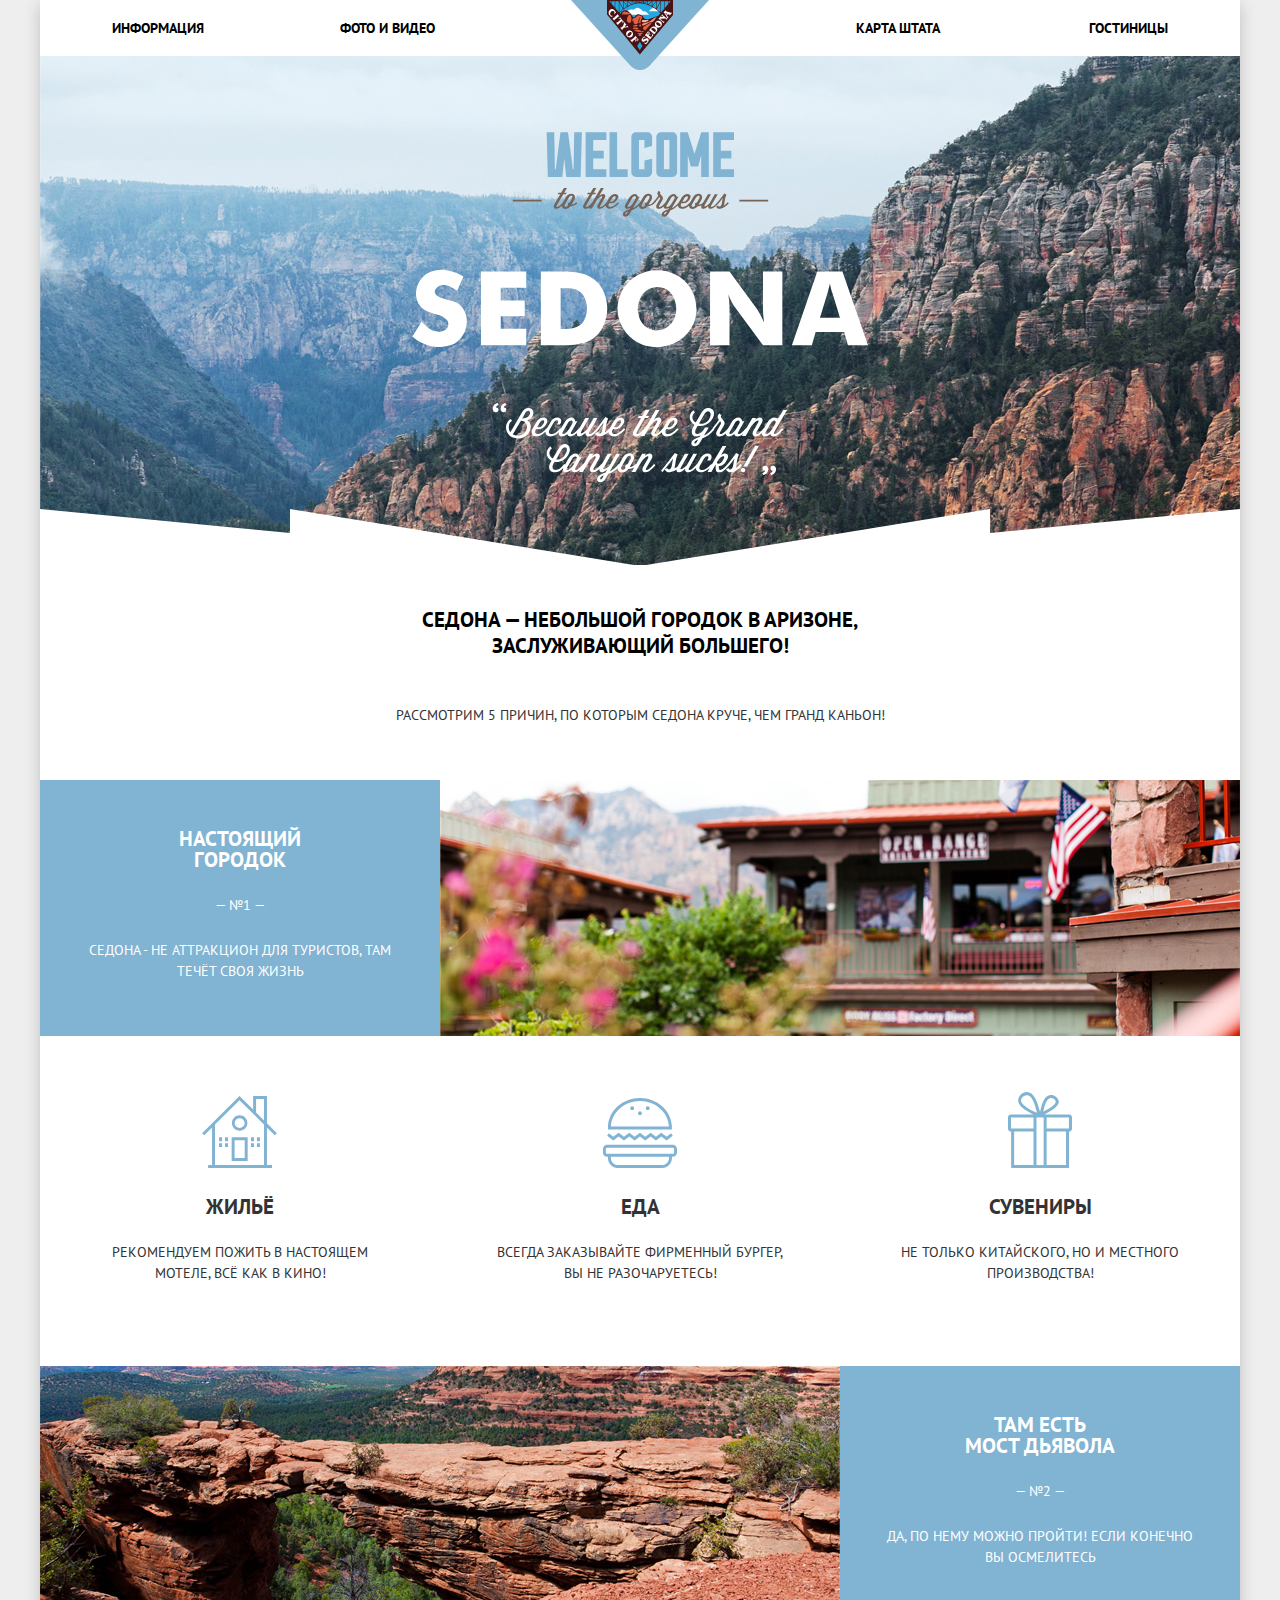
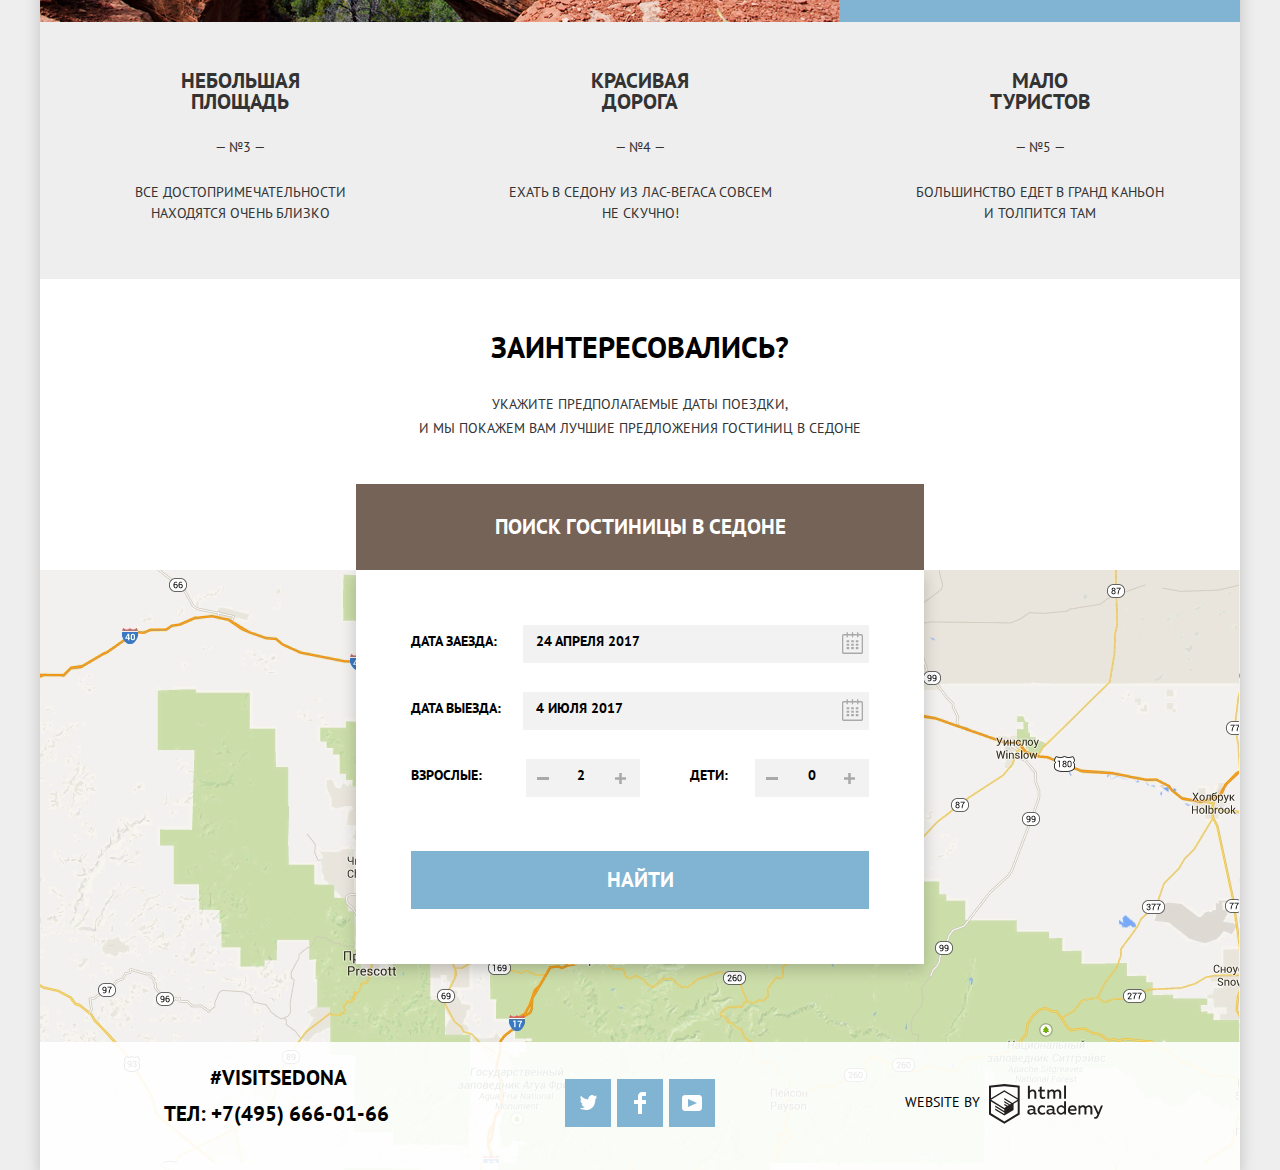
==== index.html @ 3e5b7987 "Внесены финальные правки" ====
<!DOCTYPE html>
<html class="page" lang="ru">

<head>
    <meta charset="utf-8">
    <title>Поиск жилья в городе Седона</title>
    <link rel="stylesheet" href="https://fonts.googleapis.com/css2?family=PT+Sans:wght@400;700&display=swap">
    <link rel="stylesheet" href="css/normalize.min.css">
    <link rel="stylesheet" href="css/style.min.css">
</head>

<body class="page-body">
    <div class="container">
        <header class="main-header">
            <a class="main-header__logo">
                <img src="img/logo.svg" width="138" height="70" alt="Логотип города Седона">
            </a>
            <nav class="main-navigation">
                <ul class="main-navigation__list">
                    <li class="main-navigation__item"><a class="main-navigation__link" href="#">Информация</a></li>
                    <li class="main-navigation__item"><a class="main-navigation__link" href="">Фото и видео</a></li>
                    <li class="main-navigation__item"><a class="main-navigation__link" href="">Карта штата</a></li>
                    <li class="main-navigation__item"><a class="main-navigation__link main-navigation__link" href="hotels.html">Гостиницы</a></li>
                </ul>
            </nav>
        </header>
        <main class="page-main">
            <h1 class="visually-hidden">Сайт поиска жилья в городе Седона</h1>
            <div class="intro">
                <img class="intro_image" src="img/welcome.svg" width="457" height="351" alt="Добро пожаловать в Седону!">
            </div>
            <section class="features">
                <h2 class="visually-hidden">Преимущества</h2>
                <p class="features__caption">Седона — небольшой городок в Аризоне,<br> заслуживающий большего!</p>
                <p class="features__title">Рассмотрим 5 причин, по которым Седона круче, чем гранд каньон!</p>
                <ul class="features__list">
                    <li class="features__item-realcity features__item_bg_blue">
                        <div class="features__item-info">
                            <h3 class="features__header">Настоящий <br> городок</h3>
                            <p class="features__description">Седона - не аттракцион для туристов, там <br> течёт своя жизнь</p>
                        </div>
                        <img src="img/real-city.jpg" width="800" height="256" alt="Вид из окна на улицу Седоны">
                        <ul class="features__recomendations-list">
                            <li class="features__recomendations-item features__recomendations-item_house-icon">
                                <h4 class="features__header features__header_recomendations">Жильё</h4>
                                <p>Рекомендуем пожить в настоящем <br> мотеле, всё как в кино!</p>
                            </li>
                            <li class="features__recomendations-item features__recomendations-item_food-icon">
                                <h4 class="features__header features__header_recomendations">Еда</h4>
                                <p>Всегда заказывайте фирменный бургер,<br> вы не разочаруетесь!</p>
                            </li>
                            <li class="features__recomendations-item features__recomendations-item_gifts-icon">
                                <h4 class="features__header features__header_recomendations">Сувениры</h4>
                                <p>Не только китайского, но и местного <br> производства!</p>
                            </li>
                        </ul>
                    </li>
                    <li class="features__item-devilsbridge features__item_bg_blue">
                        <img src="img/devils-bridge.jpg" width="800" height="256" alt="Мост дьявола">
                        <div class="features__item-info">
                            <h3 class="features__header">Там есть <br> Мост дьявола</h3>
                            <p class="features__description">Да, по нему можно пройти! Если конечно <br> вы осмелитесь</p>
                        </div>
                    </li>
                    <li class="features__item-sights features__item-info features__item_bg_grey">
                        <h3 class="features__header">небольшая <br> площадь</h3>
                        <p class="features__description">все достопримечательности <br> находятся очень близко</p>
                    </li>
                    <li class="features__item-road features__item-info features__item_bg_grey">
                        <h3 class="features__header ">красивая <br> дорога</h3>
                        <p class="features__description">ехать в седону из лас-вегаса совсем <br> не скучно!</p>
                    </li>
                    <li class="features__item-tourists features__item-info features__item_bg_grey">
                        <h3 class="features__header ">мало <br> туристов</h3>
                        <p class="features__description">большинство едет в гранд каньон <br> и толпится там</p>
                    </li>
                </ul>
            </section>
            <section class="search">
                <h2 class="visually-hidden">Поиск гостиницы в Седоне</h2>
                <p class="search__caption ">Заинтересовались?</p>
                <p class="search__info ">Укажите предполагаемые даты поездки,<br> и мы покажем вам лучшие предложения гостиниц в седоне
                </p>
                <button class="search__header-button" type="button">Поиск гостиницы в Седоне</button>
                <form class="search__form" action="https://echo.htmlacademy.ru/courses" method="get" target="_blank">
                    <div class="search__field">
                        <label class="search__label" for="checkin">Дата заезда:</label>
                        <input class="search__input" type="text" name="checkin" id="checkin" value="24 апреля 2017">
                        <button class="search__calendar-button" type="button" aria-label="Открыть календарь">
              <svg class="search__calendar-icon" width="21" height="23" viewBox="0 0 21 23" fill="none">
                  <path fill-rule="evenodd" clip-rule="evenodd" d="M16.406 3.02498H19.251C20.217 3.02498 21 3.84698 21 4.86198V21.164C21 22.179 20.217 23 19.251 23H1.75C0.784 23 0 22.179 0 21.164V4.86198C0 3.84698 0.784 3.02498 1.75 3.02498H4.593V1.64798C4.593 1.26698 4.887 0.958984 5.25 0.958984C5.612 0.958984 5.906 1.26698 5.906 1.64798V3.02498H9.844V1.64798C9.844 1.26698 10.138 0.958984 10.501 0.958984C10.862 0.958984 11.156 1.26698 11.156 1.64798V3.02498H15.094V1.64798C15.094 1.26698 15.387 0.958984 15.75 0.958984C16.112 0.958984 16.406 1.26698 16.406 1.64798V3.02498ZM19.5646 21.484C19.6466 21.3979 19.691 21.2828 19.688 21.164H19.689V4.86198C19.689 4.60898 19.493 4.40298 19.252 4.40298H16.407V5.78098C16.407 6.16198 16.113 6.46998 15.751 6.46998C15.388 6.46998 15.095 6.16198 15.095 5.78098V4.40298H11.157V5.78098C11.157 6.16198 10.863 6.46998 10.502 6.46998C10.139 6.46998 9.845 6.16198 9.845 5.78098V4.40298H5.907V5.78098C5.907 6.16198 5.613 6.46998 5.251 6.46998C4.888 6.46998 4.594 6.16198 4.594 5.78098V4.40298H1.75C1.50263 4.40953 1.30696 4.61458 1.312 4.86198V21.164C1.30696 21.4114 1.50263 21.6164 1.75 21.623H19.251C19.3698 21.6201 19.4826 21.5701 19.5646 21.484Z" /> <path fill-rule="evenodd" clip-rule="evenodd" d="M4.59399 9.2251H7.21899V11.2911H4.59399V9.2251ZM4.59399 12.6681H7.21899V14.7351H4.59399V12.6681ZM7.21899 16.1121H4.59399V18.1781H7.21899V16.1121ZM9.18799 16.1121H11.813V18.1781H9.18799V16.1121ZM11.813 12.6681H9.18799V14.7351H11.813V12.6681ZM9.18799 9.2251H11.813V11.2911H9.18799V9.2251ZM16.406 16.1121H13.781V18.1781H16.406V16.1121ZM13.781 12.6681H16.406V14.7351H13.781V12.6681ZM16.406 9.2251H13.781V11.2911H16.406V9.2251Z" />
              </svg></button>
                    </div>
                    <div class="search__field">
                        <label class="search__label" for="checkout">Дата выезда:</label>
                        <input class="search__input" type="text" name="checkout" id="checkout" value="4 июля 2017">
                        <button class="search__calendar-button" type="button" aria-label="Открыть календарь">
              <svg class="search__calendar-icon" width="21" height="23" viewBox="0 0 21 23" fill="none"
                xmlns="http://www.w3.org/2000/svg">
                <path fill-rule="evenodd" clip-rule="evenodd"
                  d="M16.406 3.02498H19.251C20.217 3.02498 21 3.84698 21 4.86198V21.164C21 22.179 20.217 23 19.251 23H1.75C0.784 23 0 22.179 0 21.164V4.86198C0 3.84698 0.784 3.02498 1.75 3.02498H4.593V1.64798C4.593 1.26698 4.887 0.958984 5.25 0.958984C5.612 0.958984 5.906 1.26698 5.906 1.64798V3.02498H9.844V1.64798C9.844 1.26698 10.138 0.958984 10.501 0.958984C10.862 0.958984 11.156 1.26698 11.156 1.64798V3.02498H15.094V1.64798C15.094 1.26698 15.387 0.958984 15.75 0.958984C16.112 0.958984 16.406 1.26698 16.406 1.64798V3.02498ZM19.5646 21.484C19.6466 21.3979 19.691 21.2828 19.688 21.164H19.689V4.86198C19.689 4.60898 19.493 4.40298 19.252 4.40298H16.407V5.78098C16.407 6.16198 16.113 6.46998 15.751 6.46998C15.388 6.46998 15.095 6.16198 15.095 5.78098V4.40298H11.157V5.78098C11.157 6.16198 10.863 6.46998 10.502 6.46998C10.139 6.46998 9.845 6.16198 9.845 5.78098V4.40298H5.907V5.78098C5.907 6.16198 5.613 6.46998 5.251 6.46998C4.888 6.46998 4.594 6.16198 4.594 5.78098V4.40298H1.75C1.50263 4.40953 1.30696 4.61458 1.312 4.86198V21.164C1.30696 21.4114 1.50263 21.6164 1.75 21.623H19.251C19.3698 21.6201 19.4826 21.5701 19.5646 21.484Z" />
                <path fill-rule="evenodd" clip-rule="evenodd" d="M4.59399 9.2251H7.21899V11.2911H4.59399V9.2251ZM4.59399 12.6681H7.21899V14.7351H4.59399V12.6681ZM7.21899 16.1121H4.59399V18.1781H7.21899V16.1121ZM9.18799 16.1121H11.813V18.1781H9.18799V16.1121ZM11.813 12.6681H9.18799V14.7351H11.813V12.6681ZM9.18799 9.2251H11.813V11.2911H9.18799V9.2251ZM16.406 16.1121H13.781V18.1781H16.406V16.1121ZM13.781 12.6681H16.406V14.7351H13.781V12.6681ZM16.406 9.2251H13.781V11.2911H16.406V9.2251Z" />
              </svg>
            </button>
                    </div>
                    <div class="search__field search__field_half">
                        <label class="search__label" for="adults">Взрослые:</label>
                        <input class="search__input search__input_qty" type="number" name="adults" id="adults" value="2">
                        <button class="search__number-button search__number-button_minus" type="button" aria-label="Уменьшить количество">
                          <svg class="search__number-icon" width="12" height="3"
                viewBox="0 0 12 3" fill="none" xmlns="http://www.w3.org/2000/svg">
                <rect width="12" height="3" />
              </svg></button>
                        <button class="search__number-button search__number-button_plus" type="button" aria-label="Увеличить количество">
                          <svg class="search__number-icon" width="11" height="11" viewBox="0 0 11 11" fill="none">
                <path fill-rule="evenodd" clip-rule="evenodd" d="M4.23086 6.76932V11H6.76932V6.76932H11V4.23086H6.76932V0H4.23085V4.23086H0V6.76932H4.23086Z" />
              </svg></button>
                    </div>
                    <div class="search__field search__field_half">
                        <label class="search__label search__label_padding" for="children">Дети:</label>
                        <input class="search__input search__input_qty" type="number" name="children" id="children" value="0">
                        <button class="search__number-button search__number-button_minus" type="button" aria-label="Уменьшить количество"><svg class="search__number-icon" width="12" height="3"
                viewBox="0 0 12 3" fill="none" xmlns="http://www.w3.org/2000/svg">
                <rect width="12" height="3" />
              </svg></button>
                        <button class="search__number-button search__number-button_plus" type="button" aria-label="Увеличить количество">
                          <svg class="search__number-icon" width="11" height="11" viewBox="0 0 11 11" fill="none"> <path fill-rule="evenodd" clip-rule="evenodd" d="M4.23086 6.76932V11H6.76932V6.76932H11V4.23086H6.76932V0H4.23085V4.23086H0V6.76932H4.23086Z" />
              </svg></button>
                    </div>
                    <input class="search__submit-button" type="submit" value="Найти">
                </form>
            </section>
            <section class="map">
                <h2 class="visually-hidden">Интерактивная карта Cедоны</h2>
                <iframe class="map__frame_noborder" src="https://www.google.com/maps/embed?pb=!1m18!1m12!1m3!1d104742.91047855139!2d-111.77252255694775!3d34.87592314317596!2m3!1f0!2f0!3f0!3m2!1i1024!2i768!4f13.1!3m3!1m2!1s0x872da132f942b00d%3A0x5548c523fa6c8efd!2z0KHQtdC00L7QvdCwLCDQkNGA0LjQt9C-0L3QsCA4NjMzNiwg0KHQqNCQ!5e0!3m2!1sru!2sru!4v1602939418268!5m2!1sru!2sru"
                    width="1200" height="594" allowfullscreen="" aria-hidden="true" tabindex="0"></iframe>
            </section>
        </main>
        <footer class="page-footer">
            <section class="contacts">
                <h2 class="visually-hidden">Контакты</h2>
                <p class="contacts__hashtag" aria-label="Найти в Инстаграм">#visitSEDONA</p>
                <p class="contacts__phone">ТЕЛ: <a class="contacts__phone-link" href="tel:+74956660166">+7(495) 666-01-66</a></p>
            </section>
            <section class="footer-socials">
                <h2 class="visually-hidden">Соцсети</h2>
                <ul class="footer-socials__list">
                    <li>
                        <a class="footer-socials__button" href="#">
                            <span class="visually-hidden">Твиттер</span>
                            <svg width="17" height="17" viewBox="0 0 17 17" fill="none" aria-hidden="true" focusable="false">
                <path
                  d="M10.95 1.14409C12.635 0.648089 13.934 1.41409 14.527 2.32309C15.2 2.09209 15.858 1.84209 16.538 1.61509C16.5249 2.30145 16.2117 2.94761 15.681 3.38309C16.366 3.55309 16.985 2.89209 16.985 2.89209C16.816 3.89209 15.979 4.68009 15.422 4.91609C15.191 11.6661 12.247 16.1331 5.34498 15.9981H4.89898C4.48898 15.9981 0.734977 15.5381 0.000976562 14.1111C2.27198 14.3071 3.89398 13.6891 4.69398 12.9341C3.73398 12.6341 2.01498 12.4571 1.71498 9.98409C2.06398 10.0901 2.27898 10.2121 2.90498 10.1031C1.70498 9.24709 0.373977 8.53009 0.447977 6.33009C0.732977 6.65809 1.51498 6.86609 1.78798 6.80209C1.08498 6.56109 -0.182023 3.44209 0.893977 1.85009C2.71198 3.70409 4.62898 5.45609 8.04598 5.62309C8.25398 3.33009 9.18298 1.79309 10.95 1.14409Z"
                  fill="white" />
              </svg>
                        </a>
                    </li>
                    <li>
                        <a class="footer-socials__button" href="#">
                            <span class="visually-hidden">Фейсбук</span><svg width="12" height="22" viewBox="0 0 12 22" fill="none" aria-hidden="true" focusable="false">
                <path d="M12 4V0H8C5.79086 0 4 1.79086 4 4V8H0V12H4V22H8V12H12V8H8V4H12Z" fill="white" />
              </svg>
                        </a>
                    </li>
                    <li>
                        <a class="footer-socials__button" href="#">
                            <span class="visually-hidden">Ютуб</span>
                            <svg width="20" height="16" viewBox="0 0 20 16" fill="none" aria-hidden="true" focusable="false">
                <path fill-rule="evenodd" clip-rule="evenodd" d="M3 0H17C18.65 0 20 1.35 20 3V13C20 14.65 18.65 16 17 16H3C1.35 16 0 14.65 0 13V3C0 1.35 1.35 0 3 0ZM6.027 4.002V11.998L15.014 8L6.027 4.002Z" fill="white" />
              </svg>
                        </a>
                    </li>
                </ul>
            </section>
            <div>
                <p class="footer-copyright">
                    <a class="footer-copyright__link" href="https://htmlacademy.ru/intensive/htmlcss">Website by
            <svg class="footer-copyright__logo" width="114" height="40" viewBox="0 0 114 40" fill="none" aria-hidden="true" focusable="false">
               <path fill-rule="evenodd" clip-rule="evenodd" d="M15.5197 0.057373H15.3509L0 1.71895V30.4945L15.3509 39.8382L30.7018 30.4945V1.71895L15.5197 0.057373ZM77.0183 1.62185H75.0876V14.7311H77.0183V1.62185ZM40.8619 1.63264V6.76843C41.6131 5.9864 42.6386 5.5436 43.7105 5.53843C44.6823 5.47908 45.6329 5.84495 46.3253 6.54479C47.0177 7.24462 47.3866 8.21244 47.3399 9.20685V14.7634H45.367V9.46579C45.4231 8.94897 45.2754 8.43059 44.9566 8.02553C44.6377 7.62047 44.174 7.36218 43.6683 7.3079H43.3518C42.3456 7.36979 41.4321 7.9295 40.9041 8.80764V14.7634H38.8995V1.63264H40.8619ZM77.0183 30.4837H75.2775V29.0595C74.4828 30.1353 73.23 30.7538 71.9119 30.7211C69.4751 30.5528 67.5825 28.4822 67.5825 25.9845C67.5825 23.4867 69.4751 21.4162 71.9119 21.2479C73.1195 21.2052 74.2818 21.7203 75.0771 22.6505V17.3205H77.0183V30.4837ZM47.0656 29.0595C47.263 29.0515 47.4583 29.0152 47.6459 28.9516V30.3866C47.2482 30.5404 46.826 30.6172 46.4009 30.6132C45.6482 30.6769 44.9394 30.2429 44.639 29.5342C43.7036 30.31 42.5302 30.7227 41.3261 30.6995C39.733 30.6995 38.256 29.804 38.256 27.9482C38.256 25.65 40.3661 24.9379 42.1702 24.9379C42.9402 24.9505 43.707 25.0408 44.4596 25.2076V24.884C44.4596 23.805 43.6578 22.9742 42.1491 22.9742C41.0585 22.9764 39.9804 23.2116 38.9839 23.6647V21.8305C40.0678 21.451 41.204 21.2506 42.3495 21.2371C44.8394 21.2371 46.3693 22.4455 46.3693 25.1753V28.4121C46.3546 28.5668 46.401 28.721 46.4981 28.8406C46.5951 28.9601 46.7349 29.035 46.8862 29.0487H47.0656V29.0595ZM40.2711 27.8403C40.298 28.229 40.4761 28.5905 40.7655 28.844C41.055 29.0974 41.4317 29.2217 41.8115 29.189H41.9275C42.8819 29.1906 43.7973 28.8022 44.4702 28.11V26.5779C43.842 26.4414 43.2026 26.3655 42.5605 26.3513C41.5055 26.3513 40.2817 26.7074 40.2817 27.8403H40.2711ZM56.0229 21.9384C55.1962 21.4632 54.2596 21.2246 53.3115 21.2479H52.9422C51.7332 21.2873 50.5891 21.8166 49.7619 22.7192C48.9347 23.6218 48.4923 24.8236 48.5321 26.06V26.5024C48.6957 29.0004 50.805 30.8921 53.2482 30.7318C54.2519 30.7555 55.2477 30.5452 56.1601 30.1168V28.2718C55.3769 28.7215 54.4945 28.9591 53.5963 28.9624C52.5199 29.0288 51.4963 28.4793 50.9385 27.5356C50.3806 26.5918 50.3806 25.4095 50.9385 24.4658C51.4963 23.522 52.5199 22.9725 53.5963 23.039C54.461 23.0357 55.3066 23.2989 56.0229 23.7942V21.9384ZM66.1514 29.0595C66.3488 29.0515 66.5441 29.0152 66.7317 28.9516V30.3866C66.334 30.5404 65.9118 30.6172 65.4867 30.6132C64.734 30.6769 64.0252 30.2429 63.7248 29.5342C62.7894 30.31 61.616 30.7227 60.4119 30.6995C58.8188 30.6995 57.3417 29.804 57.3417 27.9482C57.3417 25.65 59.4518 24.9379 61.256 24.9379C62.0259 24.9505 62.7928 25.0408 63.5454 25.2076V24.884C63.5454 23.805 62.7436 22.9742 61.2349 22.9742C60.1443 22.9764 59.0662 23.2116 58.0697 23.6647V21.8305C59.1536 21.451 60.2897 21.2506 61.4353 21.2371C63.9252 21.2371 65.455 22.4455 65.455 25.1753V28.4121C65.4404 28.5668 65.4868 28.721 65.5838 28.8406C65.6809 28.9601 65.8207 29.035 65.972 29.0487H66.1514V29.0595ZM59.855 28.8481C59.5632 28.5943 59.3837 28.2311 59.3569 27.8403H59.378C59.378 26.7074 60.5385 26.3513 61.6569 26.3513C62.299 26.3655 62.9383 26.4414 63.5665 26.5779V28.11C62.8937 28.8022 61.9782 29.1906 61.0239 29.189H60.9078C60.5263 29.2247 60.1469 29.1019 59.855 28.8481ZM69.3271 25.9305C69.3271 24.2859 70.6308 22.9526 72.239 22.9526L72.2601 23.0066C73.4742 23.0066 74.5742 23.7382 75.0665 24.8732V27.0311C74.5856 28.1871 73.4673 28.9296 72.239 28.9084C70.6308 28.9084 69.3271 27.5752 69.3271 25.9305ZM83.3486 21.2479C86.8408 21.2479 88.0541 24.1395 87.4844 26.7397H80.922C81.1436 28.3582 82.6839 29.0163 84.2876 29.0163C85.2509 29.0196 86.2027 28.8021 87.0729 28.3797V30.1061C86.0736 30.5421 84.9939 30.7519 83.9078 30.7211C81.2385 30.7211 78.8963 29.189 78.8963 25.9521C78.8362 24.7502 79.2482 23.5736 80.0408 22.6841C80.8334 21.7945 81.9408 21.2658 83.1165 21.2155H83.3486V21.2479ZM80.8693 25.1753C80.9704 23.8237 82.1216 22.8104 83.4436 22.9095H83.4858C84.1064 22.8531 84.7196 23.08 85.1612 23.5295C85.6028 23.979 85.8275 24.6051 85.7752 25.24H80.8693V25.1753ZM89.489 30.4621V21.4961H91.2298V22.575C91.9777 21.7197 93.041 21.2229 94.1628 21.2047C95.2951 21.1328 96.3712 21.7163 96.9482 22.7153C97.7407 21.8335 98.8477 21.3161 100.018 21.2803C100.952 21.2327 101.859 21.6011 102.507 22.2901C103.154 22.9792 103.478 23.9213 103.394 24.8732V30.4837H101.39V24.9271C101.437 24.4734 101.306 24.0191 101.024 23.6647C100.743 23.3104 100.336 23.0852 99.8917 23.039H99.6174C98.7512 23.0941 97.9525 23.536 97.4335 24.2474V30.4837H95.4289V24.9271C95.4728 24.47 95.3357 24.0139 95.0481 23.6611C94.7606 23.3082 94.3467 23.088 93.8991 23.0497H93.6881C92.7466 23.1344 91.8915 23.6449 91.3564 24.4416V30.5161H89.5312L89.489 30.4621ZM113.977 21.4745H111.972L109.324 28.2718L106.306 21.4853H104.196L108.417 30.5484L108.237 31.0016C107.72 32.3611 107.003 33.0516 106.053 33.0516C105.75 33.0548 105.447 33.0112 105.156 32.9221V34.6161C105.536 34.7125 105.926 34.7632 106.317 34.7671C107.646 34.7671 108.902 34.0226 109.851 31.6813L113.977 21.4745ZM52.689 5.78658V2.54974L50.7266 3.01369V5.73264H49.144V7.49132H50.7899V11.9905C50.7231 12.817 51.0244 13.6301 51.61 14.2038C52.1955 14.7775 53.0028 15.0505 53.8073 14.9468C54.5996 14.9535 55.3875 14.8259 56.139 14.5692V12.8429C55.5727 13.0781 54.9672 13.199 54.356 13.199C53.2165 13.199 52.689 12.8105 52.689 11.6237V7.5129H55.8541V5.78658H52.689ZM58.3862 14.7526V5.75421H60.1376V6.83316C60.8811 5.97655 61.9403 5.476 63.0601 5.45211C64.1624 5.38099 65.2146 5.93142 65.8032 6.88711C66.5958 6.00534 67.7028 5.48794 68.8734 5.45211C69.8138 5.41462 70.7233 5.79859 71.364 6.50353C72.0046 7.20846 72.3126 8.16418 72.2073 9.12053V14.7418H70.2028V9.18527C70.2499 8.73151 70.1184 8.27721 69.8373 7.92287C69.5561 7.56853 69.1485 7.34334 68.7046 7.29711H68.4619C67.5957 7.35228 66.797 7.7942 66.278 8.50553V14.7418H64.2734V9.18527C64.3206 8.73151 64.1891 8.27721 63.9079 7.92287C63.6268 7.56853 63.2191 7.34334 62.7752 7.29711H62.5326C61.5911 7.38181 60.736 7.89229 60.2009 8.68895V14.7634H58.3862V14.7526ZM28.6972 29.3033L28.7078 29.2968L28.6972 29.3184V29.3033ZM28.6972 17.3205V29.3033L15.3509 37.4321L2.00459 29.3184V17.5147L15.2876 25.6068V27.0311L6.18257 21.5284V22.9418L15.3404 28.5632V30.0629L6.19312 24.4955V25.9521L15.3509 31.5734L24.5826 25.9197V19.8129L28.6972 17.3205ZM28.7078 15.7776L25.0362 17.9355L23.3482 19.0145L15.3087 14.0837V15.4971L22.156 19.7266L22.0083 19.8237L20.9532 20.4063L15.2876 16.9537V18.3995L19.761 21.1184L18.706 21.8413L15.3298 19.7913V21.2047L17.5454 22.5426L15.2982 23.9021L2.11009 15.864L15.3087 7.72869L28.7078 15.7776ZM15.2876 6.27211L28.7078 14.3534V3.56395L15.3615 2.12895L2.01514 3.56395V14.3534L15.2876 6.27211Z" />
            </svg>
          </a>
                </p>
            </div>
        </footer>
    </div>
    <script src="js/form.min.js"></script>
</body>

</html>
---- css/style.min.css ----
﻿@keyframes shake{0%,to{transform:translateX(0)}10%,30%,50%,70%,90%{transform:translateX(-10px)}20%,40%,60%,80%{transform:translateX(10px)}}@keyframes bounce{0%{transform:translateY(-100%)}to{transform:translateY(0)}}@keyframes bounce-out{0%{transform:translateY(0)}to{transform:translateY(-100%)}}:root{--white: #FFFFFF;--white-opacity-3: rgba(255, 255, 255, 0.3);--white-opacity-9: rgba(255, 255, 255, 0.9);--grey-opacity-3: rgba(171, 171, 171, 0.3);--grey-900: #ABABAB;--grey-800: #EEEEEE;--grey-700: #666666;--grey-600: #A9A9A9;--grey-500: #E5E5E5;--grey-400: #BDBBBC;--grey-300: #F2F2F2;--grey-200: #CACACA;--grey-100: #EBEBEB;--black: #000000;--black-opacity-3: rgba(0, 0, 0, 0.3);--blue-700: #5496BD;--blue-500: #669EC0;--blue-400: #81B3D2;--brown-700: #333333;--brown-500: #231F20;--brown-400: #503E33;--brown-300: #604E43;--brown-100: #766357}*,::after,::before{box-sizing:border-box}input::-webkit-inner-spin-button,input::-webkit-outer-spin-button{-webkit-appearance:none;appearance:none;margin:0}input[type=number]{-moz-appearance:textfield;appearance:textfield}img{max-width:100%;height:auto}.visually-hidden{position:absolute;width:1px;height:1px;margin:-1px;border:0;padding:0;clip:rect(0 0 0 0);overflow:hidden}.page{height:100%}.intro{background-color:var(--blue-700);background-image:url(../img/intro-background.jpg);background-repeat:no-repeat;height:509px;text-align:center;padding-top:76px;padding-bottom:80px}body{min-width:1200px;margin:0;padding:0;font-family:"PT Sans",Arial,sans-serif;font-size:14px;line-height:21px;text-transform:uppercase;background-color:var(--grey-800)}.page-body{height:100%;position:relative}.page-main{z-index:0;position:relative}.container{min-height:100%;display:grid;grid-template-rows:min-content 1fr min-content;align-content:start;background-color:var(--white);width:1200px;margin:0 auto;box-shadow:0 5px 15px rgba(0,1,1,.2)}.main-header__logo{position:absolute;left:50%;margin-left:-69px;z-index:1}.main-navigation__link{line-height:26px;font-weight:700;color:var(--black);text-decoration:none}.main-navigation__link:hover{color:var(--blue-400)}.main-navigation__link:active{color:var(--black-opacity-3)}.main-navigation__link_current{color:var(--brown-100)}.main-navigation__list{list-style:none;padding:15px 72px;margin:0;display:flex;flex-wrap:wrap}.main-navigation__item{width:228px}.main-navigation__item:nth-child(4n-1){margin-left:144px;text-align:right}.main-navigation__item:nth-child(4n){text-align:right}.features__title{line-height:26px;color:var(--brown-700);text-align:center;margin-bottom:52px}.features__caption{font-size:21px;line-height:26px;font-weight:700;text-align:center;margin-top:42px;margin-bottom:43px}.features__list{margin:0;padding:0;color:var(--brown-700);list-style:none;text-align:center;display:grid;grid-template-columns:1fr 1fr 1fr;counter-reset:feature-number}.features__list p{margin:0}.features__description{padding-top:70px}.features__description::before{position:absolute;content:"— №" counter(feature-number) " —";counter-increment:feature-number;top:115px;left:175px}.features__item-info{position:relative}.features__item-realcity{grid-column:1/4;display:grid;grid-template-columns:1fr 2fr}.features__item-devilsbridge{grid-column:1/4;display:grid;grid-template-columns:2fr 1fr}.features__item-sights{grid-column:1/2;grid-row:3/4;padding-bottom:55px}.features__item-road,.features__item-tourists{grid-column:2/3;grid-row:3/4;padding-bottom:55px}.features__item-tourists{grid-column:3/4}.features__item_bg_blue{color:var(--white);background-color:var(--blue-400)}.features__item_bg_grey{background-color:var(--grey-800)}.features__recomendations-list{margin:0;padding:0;color:var(--brown-700);background-color:var(--white);list-style:none;text-align:center;grid-column:1/4;grid-row:2/3;display:grid;grid-template-columns:1fr 1fr 1fr}.features__recomendations-item{position:relative;padding-top:120px;padding-bottom:82px}.features__recomendations-item::before{content:"";position:absolute;top:55px;left:162px;width:75px;height:77px;background-repeat:no-repeat}.features__recomendations-item_house-icon::before{background-image:url(../img/icon-1.svg);background-position:bottom}.features__recomendations-item_food-icon::before{background-image:url(../img/icon-2.svg);background-position:bottom}.features__recomendations-item_gifts-icon::before{background-image:url(../img/icon-3.svg);background-position:center}.features__header{font-size:21px;font-weight:700;padding-top:48px;margin:0}.features__header_recomendations{padding-top:40px;padding-bottom:25px}.search{text-align:center;position:relative;padding-top:60px;background-color:var(--white)}.search__caption{font-size:30px;line-height:24px;font-weight:700;margin:-4px 0 33px}.search__info{line-height:24px;color:var(--brown-700);margin:0}.search__header-button{font-size:21px;font-weight:700;text-transform:uppercase;color:var(--white);background-color:var(--brown-100);justify-content:center;height:86px;width:568px;margin-top:44px;border:0}.search__header-button:hover{background-color:var(--brown-300)}.search__header-button:active{background-color:var(--brown-400)}.search__form{width:568px;text-align:left;line-height:26px;font-weight:700;box-shadow:0 5px 15px rgba(0,1,1,.2);padding:55px;display:flex;flex-wrap:wrap;position:absolute;left:50%;margin:0 auto 78px -284px;z-index:-1;background-color:var(--white);animation:bounce .6s}.search__form_hidden{animation:bounce-out .6s;animation-fill-mode:forwards}.search__form_error{animation:shake .6s}.search__field{display:flex;justify-content:space-between;flex-grow:1;position:relative}.search__field_half{width:50%}.search__field_half+.search__field_half input{padding-right:36px}.search__field+.search__field{margin-top:29px}.search__input{border:2px solid var(--grey-300);height:38px;width:346px;background-color:var(--grey-300);font-weight:700;text-transform:uppercase;padding-left:11px;padding-bottom:7px}.search__input:hover{background-color:var(--grey-100)}.search__input:focus{background-color:var(--white);border:2px solid var(--grey-500);outline:0}.search__input_qty{width:114px;padding-left:35px;padding-right:40px;text-align:center}.search__label{margin-right:20px;padding-top:3px}.search__label_padding{padding-left:50px}.search__calendar-button{position:absolute;top:0;right:0;bottom:0;border:0;background-color:transparent}.search__calendar-icon{fill:var(--grey-600)}.search__calendar-button:hover .search__calendar-icon{fill:var(--black)}.search__calendar-button:active .search__calendar-icon{fill:var(--blue-400)}.search__number-button{position:absolute;top:0;bottom:0;width:40px;height:38px;border:0;display:flex;background-color:transparent}.search__number-button_plus{right:0}.search__number-button_minus{right:77px}.search__number-icon{margin:auto;fill:var(--grey-600)}.search__number-button:hover .search__number-icon{fill:var(--black)}.search__number-button:active .search__number-icon{fill:var(--blue-400)}.map,.search__submit-button{background-color:var(--blue-400)}.search__submit-button{font-size:21px;font-weight:700;text-transform:uppercase;color:var(--white);width:100%;height:58px;justify-content:center;border:0;margin-top:54px}.search__submit-button:hover{background-color:var(--blue-500)}.search__submit-button:active{background-color:var(--blue-700)}.map{background:url(../img/map.png);height:600px;margin-bottom:-128px;z-index:-2;position:relative}.map__frame_noborder{border:0}.page-footer{display:grid;grid-template-columns:1fr 400px 1fr;justify-items:center;align-items:center;background-color:var(--white-opacity-9);z-index:1}.contacts{font-size:21px;line-height:26px;font-weight:700;text-align:center}.contacts__hashtag{margin:23px 0 0 76px}.contacts__phone-link{color:var(--black);text-decoration:none}.contacts__phone{margin:10px 0 43px 72px}.footer-socials__list{margin:0 0 7px;padding:0;list-style:none;display:grid;grid-template-columns:1fr 1fr 1fr;gap:6px;justify-items:center}.footer-socials__button{display:flex;align-items:center;justify-content:center;text-decoration:none;width:46px;height:48px;background:var(--blue-400)}.footer-socials__button:hover{background:var(--blue-500)}.footer-socials__button:active{background:var(--blue-700)}.footer-socials__button:active path{opacity:30%}.footer-copyright{margin:0 72px 5px 0}.footer-copyright__link{color:var(--black);text-decoration:none}.footer-copyright__logo{fill:var(--brown-500);vertical-align:middle;margin-left:5px}.footer-copyright__logo:hover{fill:var(--blue-400)}.footer-copyright__logo:active{fill:var(--grey-400)}.results{font-size:12px;line-height:18px;display:flex;flex-wrap:wrap;align-items:center;padding:30px 73px}.results__quantity{font-size:21px;line-height:26px;font-weight:700;margin:-2px 0 0}.results__sort{margin:0 40px 5px 46px}.results__main-list{margin:0;padding-bottom:6px;padding-left:0;list-style:none;display:flex;flex-wrap:wrap;align-items:center}.results__item{margin-right:33px}.results__updown-list{list-style:none;display:flex;align-items:center;margin:0 0 0 auto;padding:7px 0 0}.results__updown-item{width:22px;text-align:right}.results__updown-item path{fill:var(--grey-200)}.results__updown-item:hover path{fill:var(--black)}.results__updown-item:active path,.results__updown-item_current path{fill:var(--blue-400)}.results__link{color:var(--black-opacity-3);border-bottom:1px dashed var(--blue-400);text-decoration:none}.results__link_current{color:var(--blue-400);border:0}.results__link:hover{color:var(--blue-400)}.hotels__link,.results__link:active{color:var(--black)}.hotels__link{text-decoration:none}.hotels__link:hover{color:var(--blue-400)}.hotels__link:active{color:var(--black-opacity-3)}.hotels__list{margin:0;padding:0;list-style:none;display:grid}.hotels__item{display:grid;grid-template-columns:135px 1fr 120px;column-gap:30px;border-top:1px solid var(--grey-500);padding:30px 73px}.hotels__item:last-child{border-bottom:1px solid var(--grey-500)}.hotels__subtitle{grid-column:2/3;grid-row:1/2;font-size:21px;line-height:26px;font-weight:700;align-self:start;margin-top:-6px;margin-bottom:4px}.hotels__photo{grid-column:1/2;grid-row:1/4}.hotels__type-price{grid-column:2/3;grid-row:2/3;align-self:start;display:grid;gap:15px;grid-template-columns:100px 1fr}.hotels__type-price-item{margin:0;padding-bottom:8px}.hotels__button-group{display:flex;flex-wrap:wrap;grid-column:2/3;grid-row:3/4;align-self:end}.hotels__stars{grid-column:3/4;grid-row:1/2;justify-self:end;align-self:start;background-image:url(../img/star.svg);background-repeat:space;height:17px}.hotels__stars_level_5{width:115px}.hotels__stars_level_4{width:90px}.hotels__stars_level_3{width:66px}.hotels__stars_level_2{width:42px}.hotels__stars_level_1{width:21px}.hotels__button,.hotels__rating{text-align:center;text-transform:uppercase;vertical-align:middle}.hotels__rating{background-color:var(--grey-300);padding:4px 12px;grid-column:3/4;grid-row:3/4;justify-self:end;align-self:end}.hotels__button{color:var(--white);font-weight:700;text-decoration:none;padding:3px 16px;background-color:var(--grey-200)}.hotels__button+.hotels__button{margin-left:7px}.hotels__button_details{background-color:var(--blue-400)}.hotels__button_details:hover{background-color:var(--blue-500)}.hotels__button_details:active{background-color:var(--blue-700)}.filter,.hotels__button_book{background-color:var(--brown-100)}.hotels__button_book:hover{background-color:var(--brown-300)}.hotels__button_book:active{background-color:var(--brown-400)}.filter{background-image:url(../img/filter-background.jpg);background-repeat:no-repeat;padding:27px 73px 32px;color:var(--white)}.filter__form{display:flex;flex-wrap:wrap}.filter__item{margin:0;padding:0;border:0}.filter__item-list{list-style:none;margin:0;padding:0}.filter__item-list li{margin-top:25px}.filter__range-filter{width:317px;margin-top:10px}.filter__item-legend{font-size:16px;font-weight:700}.filter__price-controls{margin-bottom:13px;border:2px solid var(--white);border-radius:2px;height:36px;display:flex;flex-wrap:wrap;justify-content:space-around;align-items:center}.filter__price-controls label{position:relative;padding-left:42px}.filter__price-controls label+label{position:relative;padding-left:25px}.filter__price-controls label+label::before{position:absolute;content:"";width:2px;height:22px;background-color:var(--white);left:-29px;bottom:0}.filter__range-controls{position:relative;height:20px;padding-top:7px;margin-bottom:23px}.filter__scale{background:var(--white-opacity-3);height:2px}.filter__bar{background:var(--white);height:2px;width:100%}.filter__toggle{position:absolute;bottom:2px;width:20px;height:20px;background-color:var(--grey-900);border:8px solid var(--white);border-radius:50%;box-shadow:0 2px 0 0 var(--grey-opacity-3);cursor:pointer}.filter__toggle:hover{transform:scale(1.2)}.filter__input{background-color:transparent;text-align:left;width:60px;border:0;color:inherit;padding-left:5px}.filter__item:nth-child(1),.filter__item:nth-child(2){width:225px;margin-right:30px}.filter__item:nth-child(3){margin-left:auto}.filter__label{position:relative;display:block;cursor:pointer;user-select:none;padding-left:40px}.filter__checkbox-input+label::before{position:absolute;content:"";width:23px;height:23px;left:0;background-image:url(../img/checkbox-off.svg);background-repeat:no-repeat}.filter__checkbox-input:checked+label::before{width:27px;background-image:url(../img/checkbox-on.svg)}.filter__checkbox-input:disabled+label::before{width:27px;background-image:url(../img/checkbox-off-disabled.svg);cursor:auto}.filter__checkbox-input:focus+label::before{outline:auto 1px var(--black)}.filter__checkbox-input:checked:disabled+label::before{width:27px;background-image:url(../img/checkbox-on-disabled.svg);cursor:auto}.filter__button{text-transform:uppercase;color:var(--white);background-color:transparent;width:137px;height:36px;border:2px solid var(--white);border-radius:2px;margin-left:85px}.filter__button:hover{background-color:var(--white);color:var(--black)}
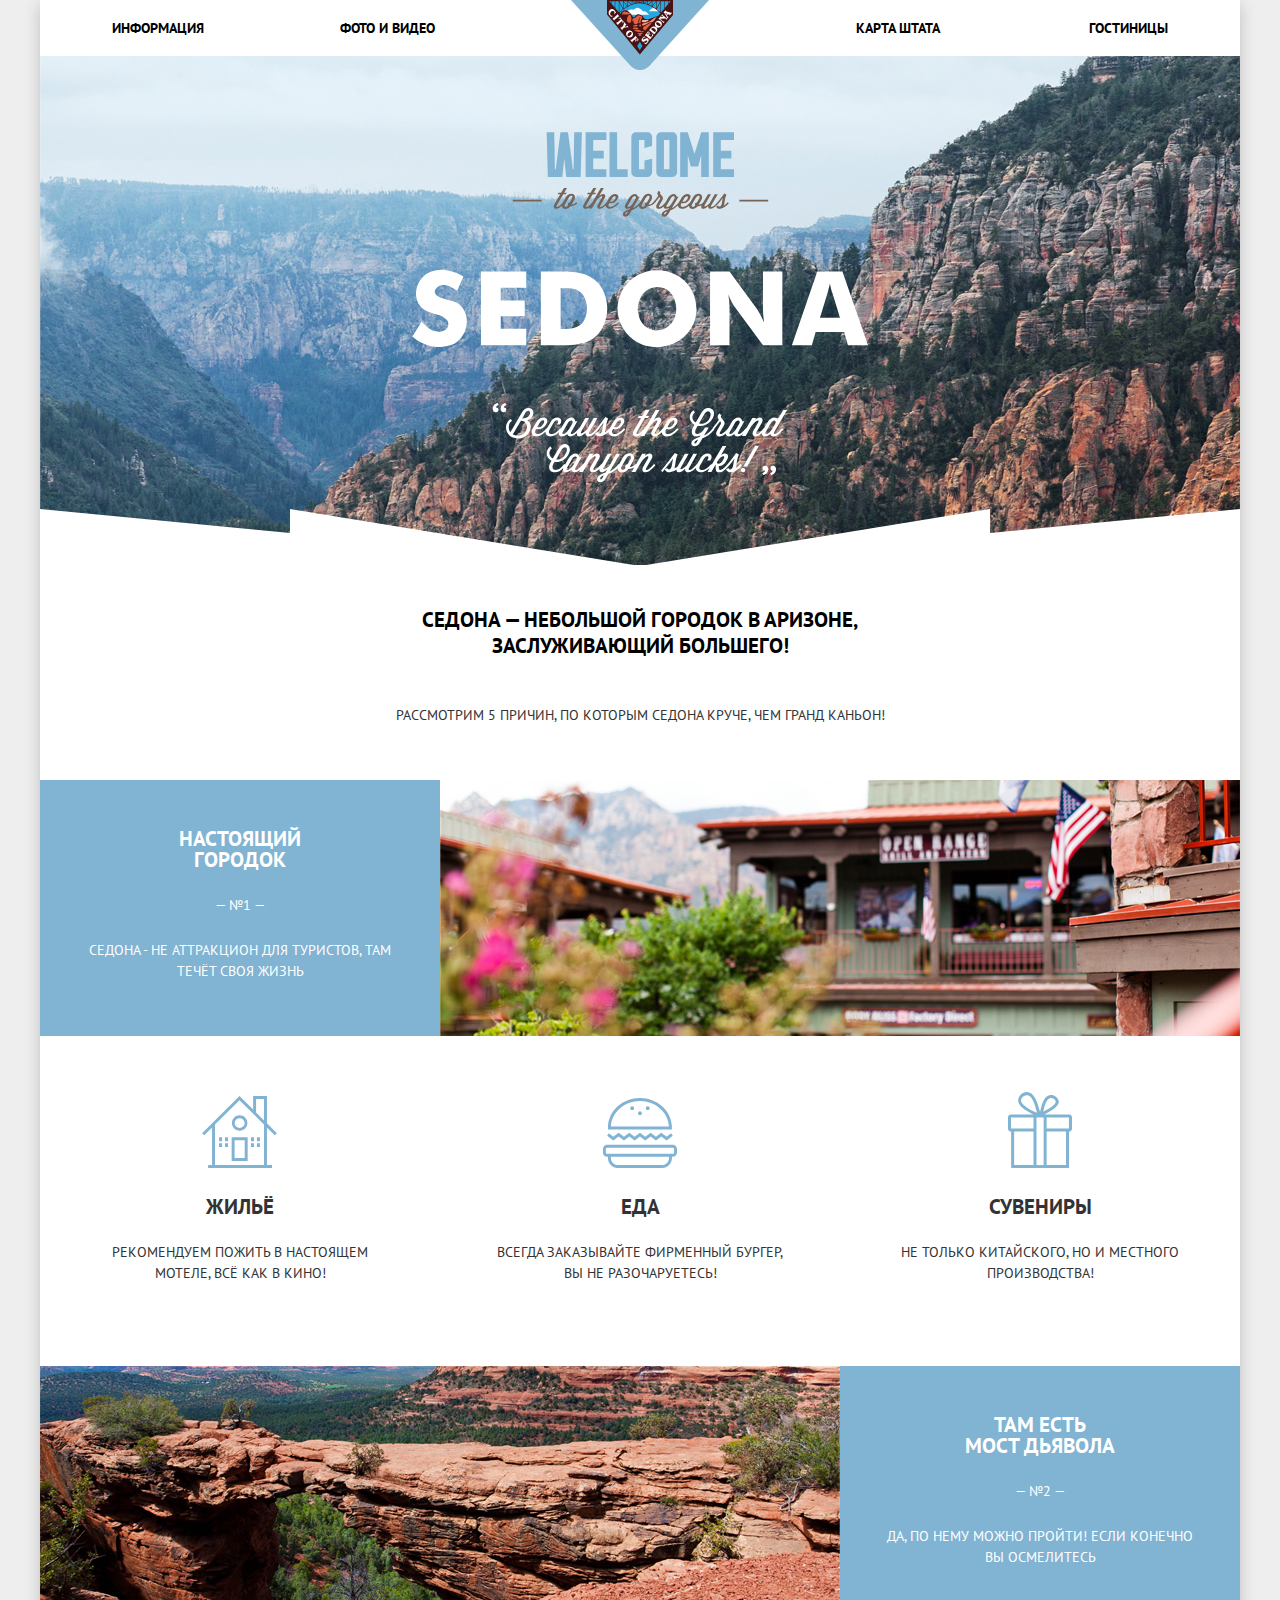
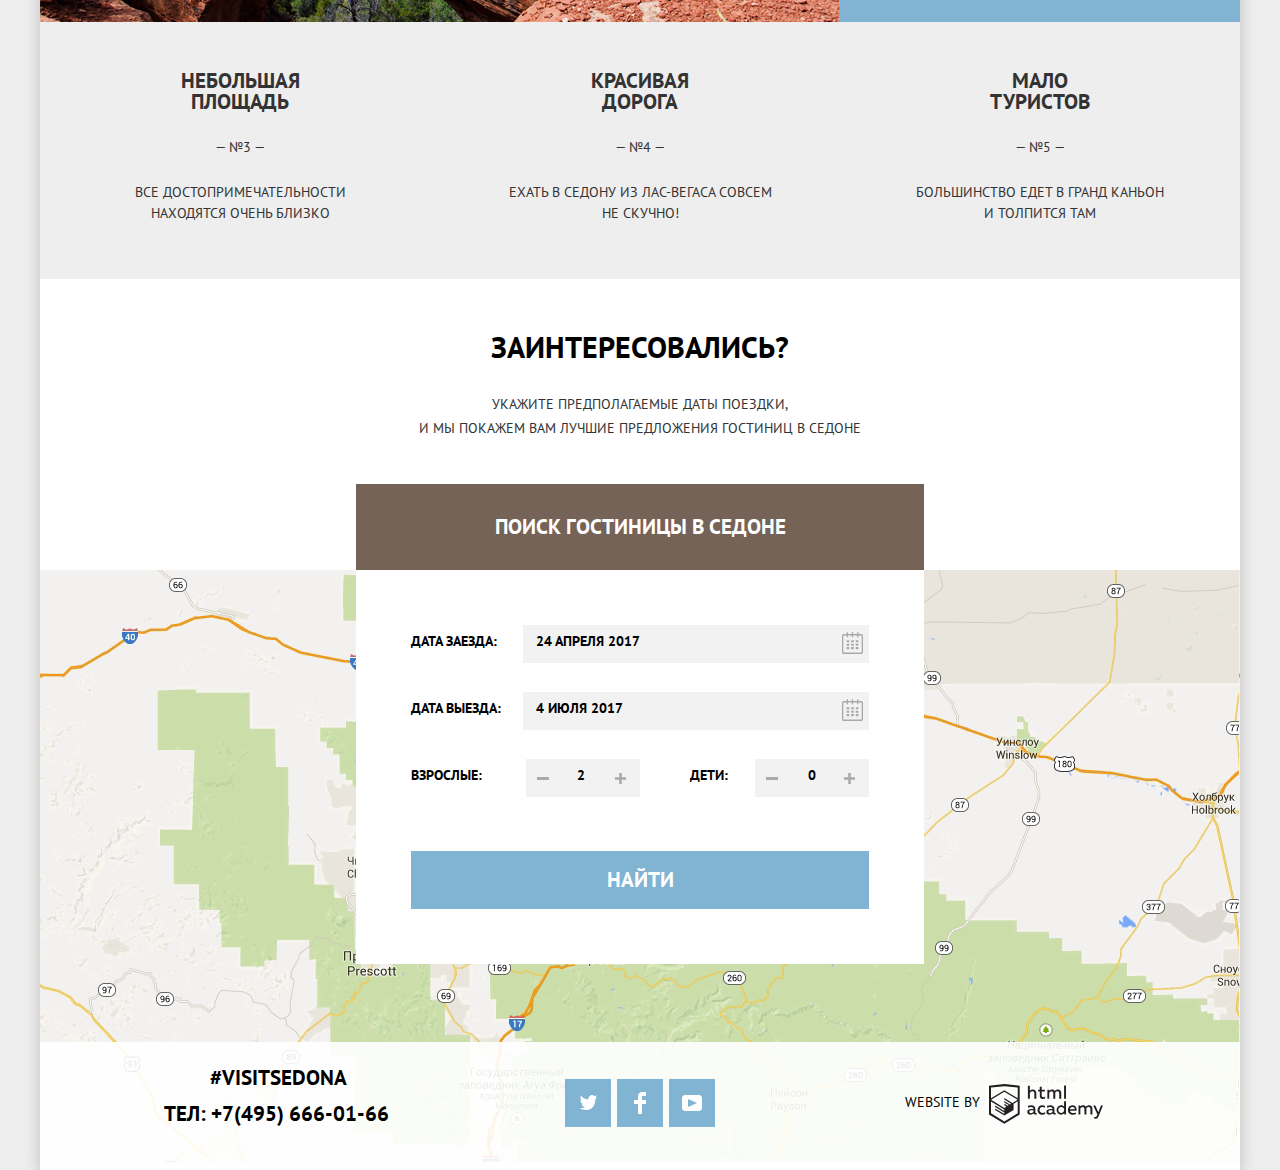
==== commit 6b74f20c: "Защита проекта - правки" ====
--- a/index.html
+++ b/index.html
@@ -79,61 +79,65 @@
             <section class="search">
                 <h2 class="visually-hidden">Поиск гостиницы в Седоне</h2>
                 <p class="search__caption ">Заинтересовались?</p>
-                <p class="search__info ">Укажите предполагаемые даты поездки,<br> и мы покажем вам лучшие предложения гостиниц в седоне
-                </p>
+                <p class="search__info ">Укажите предполагаемые даты поездки,<br> и мы покажем вам лучшие предложения гостиниц в седоне</p>
                 <button class="search__header-button" type="button">Поиск гостиницы в Седоне</button>
-                <form class="search__form" action="https://echo.htmlacademy.ru/courses" method="get" target="_blank">
-                    <div class="search__field">
-                        <label class="search__label" for="checkin">Дата заезда:</label>
-                        <input class="search__input" type="text" name="checkin" id="checkin" value="24 апреля 2017">
-                        <button class="search__calendar-button" type="button" aria-label="Открыть календарь">
-              <svg class="search__calendar-icon" width="21" height="23" viewBox="0 0 21 23" fill="none">
-                  <path fill-rule="evenodd" clip-rule="evenodd" d="M16.406 3.02498H19.251C20.217 3.02498 21 3.84698 21 4.86198V21.164C21 22.179 20.217 23 19.251 23H1.75C0.784 23 0 22.179 0 21.164V4.86198C0 3.84698 0.784 3.02498 1.75 3.02498H4.593V1.64798C4.593 1.26698 4.887 0.958984 5.25 0.958984C5.612 0.958984 5.906 1.26698 5.906 1.64798V3.02498H9.844V1.64798C9.844 1.26698 10.138 0.958984 10.501 0.958984C10.862 0.958984 11.156 1.26698 11.156 1.64798V3.02498H15.094V1.64798C15.094 1.26698 15.387 0.958984 15.75 0.958984C16.112 0.958984 16.406 1.26698 16.406 1.64798V3.02498ZM19.5646 21.484C19.6466 21.3979 19.691 21.2828 19.688 21.164H19.689V4.86198C19.689 4.60898 19.493 4.40298 19.252 4.40298H16.407V5.78098C16.407 6.16198 16.113 6.46998 15.751 6.46998C15.388 6.46998 15.095 6.16198 15.095 5.78098V4.40298H11.157V5.78098C11.157 6.16198 10.863 6.46998 10.502 6.46998C10.139 6.46998 9.845 6.16198 9.845 5.78098V4.40298H5.907V5.78098C5.907 6.16198 5.613 6.46998 5.251 6.46998C4.888 6.46998 4.594 6.16198 4.594 5.78098V4.40298H1.75C1.50263 4.40953 1.30696 4.61458 1.312 4.86198V21.164C1.30696 21.4114 1.50263 21.6164 1.75 21.623H19.251C19.3698 21.6201 19.4826 21.5701 19.5646 21.484Z" /> <path fill-rule="evenodd" clip-rule="evenodd" d="M4.59399 9.2251H7.21899V11.2911H4.59399V9.2251ZM4.59399 12.6681H7.21899V14.7351H4.59399V12.6681ZM7.21899 16.1121H4.59399V18.1781H7.21899V16.1121ZM9.18799 16.1121H11.813V18.1781H9.18799V16.1121ZM11.813 12.6681H9.18799V14.7351H11.813V12.6681ZM9.18799 9.2251H11.813V11.2911H9.18799V9.2251ZM16.406 16.1121H13.781V18.1781H16.406V16.1121ZM13.781 12.6681H16.406V14.7351H13.781V12.6681ZM16.406 9.2251H13.781V11.2911H16.406V9.2251Z" />
-              </svg></button>
-                    </div>
-                    <div class="search__field">
-                        <label class="search__label" for="checkout">Дата выезда:</label>
-                        <input class="search__input" type="text" name="checkout" id="checkout" value="4 июля 2017">
-                        <button class="search__calendar-button" type="button" aria-label="Открыть календарь">
-              <svg class="search__calendar-icon" width="21" height="23" viewBox="0 0 21 23" fill="none"
-                xmlns="http://www.w3.org/2000/svg">
-                <path fill-rule="evenodd" clip-rule="evenodd"
-                  d="M16.406 3.02498H19.251C20.217 3.02498 21 3.84698 21 4.86198V21.164C21 22.179 20.217 23 19.251 23H1.75C0.784 23 0 22.179 0 21.164V4.86198C0 3.84698 0.784 3.02498 1.75 3.02498H4.593V1.64798C4.593 1.26698 4.887 0.958984 5.25 0.958984C5.612 0.958984 5.906 1.26698 5.906 1.64798V3.02498H9.844V1.64798C9.844 1.26698 10.138 0.958984 10.501 0.958984C10.862 0.958984 11.156 1.26698 11.156 1.64798V3.02498H15.094V1.64798C15.094 1.26698 15.387 0.958984 15.75 0.958984C16.112 0.958984 16.406 1.26698 16.406 1.64798V3.02498ZM19.5646 21.484C19.6466 21.3979 19.691 21.2828 19.688 21.164H19.689V4.86198C19.689 4.60898 19.493 4.40298 19.252 4.40298H16.407V5.78098C16.407 6.16198 16.113 6.46998 15.751 6.46998C15.388 6.46998 15.095 6.16198 15.095 5.78098V4.40298H11.157V5.78098C11.157 6.16198 10.863 6.46998 10.502 6.46998C10.139 6.46998 9.845 6.16198 9.845 5.78098V4.40298H5.907V5.78098C5.907 6.16198 5.613 6.46998 5.251 6.46998C4.888 6.46998 4.594 6.16198 4.594 5.78098V4.40298H1.75C1.50263 4.40953 1.30696 4.61458 1.312 4.86198V21.164C1.30696 21.4114 1.50263 21.6164 1.75 21.623H19.251C19.3698 21.6201 19.4826 21.5701 19.5646 21.484Z" />
-                <path fill-rule="evenodd" clip-rule="evenodd" d="M4.59399 9.2251H7.21899V11.2911H4.59399V9.2251ZM4.59399 12.6681H7.21899V14.7351H4.59399V12.6681ZM7.21899 16.1121H4.59399V18.1781H7.21899V16.1121ZM9.18799 16.1121H11.813V18.1781H9.18799V16.1121ZM11.813 12.6681H9.18799V14.7351H11.813V12.6681ZM9.18799 9.2251H11.813V11.2911H9.18799V9.2251ZM16.406 16.1121H13.781V18.1781H16.406V16.1121ZM13.781 12.6681H16.406V14.7351H13.781V12.6681ZM16.406 9.2251H13.781V11.2911H16.406V9.2251Z" />
-              </svg>
-            </button>
-                    </div>
-                    <div class="search__field search__field_half">
-                        <label class="search__label" for="adults">Взрослые:</label>
-                        <input class="search__input search__input_qty" type="number" name="adults" id="adults" value="2">
-                        <button class="search__number-button search__number-button_minus" type="button" aria-label="Уменьшить количество">
-                          <svg class="search__number-icon" width="12" height="3"
-                viewBox="0 0 12 3" fill="none" xmlns="http://www.w3.org/2000/svg">
-                <rect width="12" height="3" />
-              </svg></button>
-                        <button class="search__number-button search__number-button_plus" type="button" aria-label="Увеличить количество">
-                          <svg class="search__number-icon" width="11" height="11" viewBox="0 0 11 11" fill="none">
-                <path fill-rule="evenodd" clip-rule="evenodd" d="M4.23086 6.76932V11H6.76932V6.76932H11V4.23086H6.76932V0H4.23085V4.23086H0V6.76932H4.23086Z" />
-              </svg></button>
-                    </div>
-                    <div class="search__field search__field_half">
-                        <label class="search__label search__label_padding" for="children">Дети:</label>
-                        <input class="search__input search__input_qty" type="number" name="children" id="children" value="0">
-                        <button class="search__number-button search__number-button_minus" type="button" aria-label="Уменьшить количество"><svg class="search__number-icon" width="12" height="3"
-                viewBox="0 0 12 3" fill="none" xmlns="http://www.w3.org/2000/svg">
-                <rect width="12" height="3" />
-              </svg></button>
-                        <button class="search__number-button search__number-button_plus" type="button" aria-label="Увеличить количество">
-                          <svg class="search__number-icon" width="11" height="11" viewBox="0 0 11 11" fill="none"> <path fill-rule="evenodd" clip-rule="evenodd" d="M4.23086 6.76932V11H6.76932V6.76932H11V4.23086H6.76932V0H4.23085V4.23086H0V6.76932H4.23086Z" />
-              </svg></button>
-                    </div>
-                    <input class="search__submit-button" type="submit" value="Найти">
-                </form>
-            </section>
-            <section class="map">
-                <h2 class="visually-hidden">Интерактивная карта Cедоны</h2>
-                <iframe class="map__frame_noborder" src="https://www.google.com/maps/embed?pb=!1m18!1m12!1m3!1d104742.91047855139!2d-111.77252255694775!3d34.87592314317596!2m3!1f0!2f0!3f0!3m2!1i1024!2i768!4f13.1!3m3!1m2!1s0x872da132f942b00d%3A0x5548c523fa6c8efd!2z0KHQtdC00L7QvdCwLCDQkNGA0LjQt9C-0L3QsCA4NjMzNiwg0KHQqNCQ!5e0!3m2!1sru!2sru!4v1602939418268!5m2!1sru!2sru"
-                    width="1200" height="594" allowfullscreen="" aria-hidden="true" tabindex="0"></iframe>
+                <div class="search__container">
+                    <h3 class="visually-hidden">Форма поиска гостиницы</h3>
+                    <form class="search__form" action="https://echo.htmlacademy.ru/courses" method="get" target="_blank">
+                        <div class="search__field">
+                            <label class="search__label" for="checkin">Дата заезда:</label>
+                            <input class="search__input" type="text" name="checkin" id="checkin" value="24 апреля 2017">
+                            <button class="search__calendar-button" type="button" aria-label="Открыть календарь">
+                            <svg class="search__calendar-icon" width="21" height="23" viewBox="0 0 21 23" fill="none">
+                                <path fill-rule="evenodd" clip-rule="evenodd" d="M16.406 3.02498H19.251C20.217 3.02498 21 3.84698 21 4.86198V21.164C21 22.179 20.217 23 19.251 23H1.75C0.784 23 0 22.179 0 21.164V4.86198C0 3.84698 0.784 3.02498 1.75 3.02498H4.593V1.64798C4.593 1.26698 4.887 0.958984 5.25 0.958984C5.612 0.958984 5.906 1.26698 5.906 1.64798V3.02498H9.844V1.64798C9.844 1.26698 10.138 0.958984 10.501 0.958984C10.862 0.958984 11.156 1.26698 11.156 1.64798V3.02498H15.094V1.64798C15.094 1.26698 15.387 0.958984 15.75 0.958984C16.112 0.958984 16.406 1.26698 16.406 1.64798V3.02498ZM19.5646 21.484C19.6466 21.3979 19.691 21.2828 19.688 21.164H19.689V4.86198C19.689 4.60898 19.493 4.40298 19.252 4.40298H16.407V5.78098C16.407 6.16198 16.113 6.46998 15.751 6.46998C15.388 6.46998 15.095 6.16198 15.095 5.78098V4.40298H11.157V5.78098C11.157 6.16198 10.863 6.46998 10.502 6.46998C10.139 6.46998 9.845 6.16198 9.845 5.78098V4.40298H5.907V5.78098C5.907 6.16198 5.613 6.46998 5.251 6.46998C4.888 6.46998 4.594 6.16198 4.594 5.78098V4.40298H1.75C1.50263 4.40953 1.30696 4.61458 1.312 4.86198V21.164C1.30696 21.4114 1.50263 21.6164 1.75 21.623H19.251C19.3698 21.6201 19.4826 21.5701 19.5646 21.484Z" /> <path fill-rule="evenodd" clip-rule="evenodd" d="M4.59399 9.2251H7.21899V11.2911H4.59399V9.2251ZM4.59399 12.6681H7.21899V14.7351H4.59399V12.6681ZM7.21899 16.1121H4.59399V18.1781H7.21899V16.1121ZM9.18799 16.1121H11.813V18.1781H9.18799V16.1121ZM11.813 12.6681H9.18799V14.7351H11.813V12.6681ZM9.18799 9.2251H11.813V11.2911H9.18799V9.2251ZM16.406 16.1121H13.781V18.1781H16.406V16.1121ZM13.781 12.6681H16.406V14.7351H13.781V12.6681ZM16.406 9.2251H13.781V11.2911H16.406V9.2251Z" />
+                            </svg>
+                        </button>
+                        </div>
+                        <div class="search__field">
+                            <label class="search__label" for="checkout">Дата выезда:</label>
+                            <input class="search__input" type="text" name="checkout" id="checkout" value="4 июля 2017">
+                            <button class="search__calendar-button" type="button" aria-label="Открыть календарь">
+                            <svg class="search__calendar-icon" width="21" height="23" viewBox="0 0 21 23" fill="none" xmlns="http://www.w3.org/2000/svg">
+                                <path fill-rule="evenodd" clip-rule="evenodd" d="M16.406 3.02498H19.251C20.217 3.02498 21 3.84698 21 4.86198V21.164C21 22.179 20.217 23 19.251 23H1.75C0.784 23 0 22.179 0 21.164V4.86198C0 3.84698 0.784 3.02498 1.75 3.02498H4.593V1.64798C4.593 1.26698 4.887 0.958984 5.25 0.958984C5.612 0.958984 5.906 1.26698 5.906 1.64798V3.02498H9.844V1.64798C9.844 1.26698 10.138 0.958984 10.501 0.958984C10.862 0.958984 11.156 1.26698 11.156 1.64798V3.02498H15.094V1.64798C15.094 1.26698 15.387 0.958984 15.75 0.958984C16.112 0.958984 16.406 1.26698 16.406 1.64798V3.02498ZM19.5646 21.484C19.6466 21.3979 19.691 21.2828 19.688 21.164H19.689V4.86198C19.689 4.60898 19.493 4.40298 19.252 4.40298H16.407V5.78098C16.407 6.16198 16.113 6.46998 15.751 6.46998C15.388 6.46998 15.095 6.16198 15.095 5.78098V4.40298H11.157V5.78098C11.157 6.16198 10.863 6.46998 10.502 6.46998C10.139 6.46998 9.845 6.16198 9.845 5.78098V4.40298H5.907V5.78098C5.907 6.16198 5.613 6.46998 5.251 6.46998C4.888 6.46998 4.594 6.16198 4.594 5.78098V4.40298H1.75C1.50263 4.40953 1.30696 4.61458 1.312 4.86198V21.164C1.30696 21.4114 1.50263 21.6164 1.75 21.623H19.251C19.3698 21.6201 19.4826 21.5701 19.5646 21.484Z" />
+                                <path fill-rule="evenodd" clip-rule="evenodd" d="M4.59399 9.2251H7.21899V11.2911H4.59399V9.2251ZM4.59399 12.6681H7.21899V14.7351H4.59399V12.6681ZM7.21899 16.1121H4.59399V18.1781H7.21899V16.1121ZM9.18799 16.1121H11.813V18.1781H9.18799V16.1121ZM11.813 12.6681H9.18799V14.7351H11.813V12.6681ZM9.18799 9.2251H11.813V11.2911H9.18799V9.2251ZM16.406 16.1121H13.781V18.1781H16.406V16.1121ZM13.781 12.6681H16.406V14.7351H13.781V12.6681ZM16.406 9.2251H13.781V11.2911H16.406V9.2251Z" />
+                            </svg>
+                        </button>
+                        </div>
+                        <div class="search__field search__field_half">
+                            <label class="search__label" for="adults">Взрослые:</label>
+                            <input class="search__input search__input_qty" type="number" name="adults" id="adults" value="2">
+                            <button class="search__number-button search__number-button_minus" type="button" aria-label="Уменьшить количество">
+                            <svg class="search__number-icon" width="12" height="3" viewBox="0 0 12 3" fill="none" xmlns="http://www.w3.org/2000/svg">
+                                <rect width="12" height="3" />
+                           </svg>
+                       </button>
+                            <button class="search__number-button search__number-button_plus" type="button" aria-label="Увеличить количество">
+                            <svg class="search__number-icon" width="11" height="11" viewBox="0 0 11 11" fill="none">
+                                <path fill-rule="evenodd" clip-rule="evenodd" d="M4.23086 6.76932V11H6.76932V6.76932H11V4.23086H6.76932V0H4.23085V4.23086H0V6.76932H4.23086Z" />
+                            </svg>
+                       </button>
+                        </div>
+                        <div class="search__field search__field_half">
+                            <label class="search__label search__label_padding" for="children">Дети:</label>
+                            <input class="search__input search__input_qty" type="number" name="children" id="children" value="0">
+                            <button class="search__number-button search__number-button_minus" type="button" aria-label="Уменьшить количество">
+                            <svg class="search__number-icon" width="12" height="3" viewBox="0 0 12 3" fill="none" xmlns="http://www.w3.org/2000/svg">
+                                <rect width="12" height="3" />
+                            </svg>
+                       </button>
+                            <button class="search__number-button search__number-button_plus" type="button" aria-label="Увеличить количество">
+                            <svg class="search__number-icon" width="11" height="11" viewBox="0 0 11 11" fill="none"> 
+                                <path fill-rule="evenodd" clip-rule="evenodd" d="M4.23086 6.76932V11H6.76932V6.76932H11V4.23086H6.76932V0H4.23085V4.23086H0V6.76932H4.23086Z" />
+                            </svg>
+                       </button>
+                        </div>
+                        <input class="search__submit-button" type="submit" value="Найти">
+                    </form>
+                    <h3 class="visually-hidden">Интерактивная карта Cедоны</h3>
+                    <iframe class="search__map" src="https://www.google.com/maps/embed?pb=!1m18!1m12!1m3!1d104742.91047855139!2d-111.77252255694775!3d34.87592314317596!2m3!1f0!2f0!3f0!3m2!1i1024!2i768!4f13.1!3m3!1m2!1s0x872da132f942b00d%3A0x5548c523fa6c8efd!2z0KHQtdC00L7QvdCwLCDQkNGA0LjQt9C-0L3QsCA4NjMzNiwg0KHQqNCQ!5e0!3m2!1sru!2sru!4v1602939418268!5m2!1sru!2sru"
+                        width="1200" height="594" allowfullscreen="" aria-hidden="true" tabindex="0">
+                    </iframe>
+                </div>
             </section>
         </main>
         <footer class="page-footer">
@@ -149,25 +153,24 @@
                         <a class="footer-socials__button" href="#">
                             <span class="visually-hidden">Твиттер</span>
                             <svg width="17" height="17" viewBox="0 0 17 17" fill="none" aria-hidden="true" focusable="false">
-                <path
-                  d="M10.95 1.14409C12.635 0.648089 13.934 1.41409 14.527 2.32309C15.2 2.09209 15.858 1.84209 16.538 1.61509C16.5249 2.30145 16.2117 2.94761 15.681 3.38309C16.366 3.55309 16.985 2.89209 16.985 2.89209C16.816 3.89209 15.979 4.68009 15.422 4.91609C15.191 11.6661 12.247 16.1331 5.34498 15.9981H4.89898C4.48898 15.9981 0.734977 15.5381 0.000976562 14.1111C2.27198 14.3071 3.89398 13.6891 4.69398 12.9341C3.73398 12.6341 2.01498 12.4571 1.71498 9.98409C2.06398 10.0901 2.27898 10.2121 2.90498 10.1031C1.70498 9.24709 0.373977 8.53009 0.447977 6.33009C0.732977 6.65809 1.51498 6.86609 1.78798 6.80209C1.08498 6.56109 -0.182023 3.44209 0.893977 1.85009C2.71198 3.70409 4.62898 5.45609 8.04598 5.62309C8.25398 3.33009 9.18298 1.79309 10.95 1.14409Z"
-                  fill="white" />
-              </svg>
+                                <path d="M10.95 1.14409C12.635 0.648089 13.934 1.41409 14.527 2.32309C15.2 2.09209 15.858 1.84209 16.538 1.61509C16.5249 2.30145 16.2117 2.94761 15.681 3.38309C16.366 3.55309 16.985 2.89209 16.985 2.89209C16.816 3.89209 15.979 4.68009 15.422 4.91609C15.191 11.6661 12.247 16.1331 5.34498 15.9981H4.89898C4.48898 15.9981 0.734977 15.5381 0.000976562 14.1111C2.27198 14.3071 3.89398 13.6891 4.69398 12.9341C3.73398 12.6341 2.01498 12.4571 1.71498 9.98409C2.06398 10.0901 2.27898 10.2121 2.90498 10.1031C1.70498 9.24709 0.373977 8.53009 0.447977 6.33009C0.732977 6.65809 1.51498 6.86609 1.78798 6.80209C1.08498 6.56109 -0.182023 3.44209 0.893977 1.85009C2.71198 3.70409 4.62898 5.45609 8.04598 5.62309C8.25398 3.33009 9.18298 1.79309 10.95 1.14409Z" fill="white" />
+                            </svg>
                         </a>
                     </li>
                     <li>
                         <a class="footer-socials__button" href="#">
-                            <span class="visually-hidden">Фейсбук</span><svg width="12" height="22" viewBox="0 0 12 22" fill="none" aria-hidden="true" focusable="false">
-                <path d="M12 4V0H8C5.79086 0 4 1.79086 4 4V8H0V12H4V22H8V12H12V8H8V4H12Z" fill="white" />
-              </svg>
+                            <span class="visually-hidden">Фейсбук</span>
+                            <svg width="12" height="22" viewBox="0 0 12 22" fill="none" aria-hidden="true" focusable="false">
+                                <path d="M12 4V0H8C5.79086 0 4 1.79086 4 4V8H0V12H4V22H8V12H12V8H8V4H12Z" fill="white" />
+                            </svg>
                         </a>
                     </li>
                     <li>
                         <a class="footer-socials__button" href="#">
                             <span class="visually-hidden">Ютуб</span>
                             <svg width="20" height="16" viewBox="0 0 20 16" fill="none" aria-hidden="true" focusable="false">
-                <path fill-rule="evenodd" clip-rule="evenodd" d="M3 0H17C18.65 0 20 1.35 20 3V13C20 14.65 18.65 16 17 16H3C1.35 16 0 14.65 0 13V3C0 1.35 1.35 0 3 0ZM6.027 4.002V11.998L15.014 8L6.027 4.002Z" fill="white" />
-              </svg>
+                                <path fill-rule="evenodd" clip-rule="evenodd" d="M3 0H17C18.65 0 20 1.35 20 3V13C20 14.65 18.65 16 17 16H3C1.35 16 0 14.65 0 13V3C0 1.35 1.35 0 3 0ZM6.027 4.002V11.998L15.014 8L6.027 4.002Z" fill="white" />
+                            </svg>
                         </a>
                     </li>
                 </ul>
@@ -175,10 +178,10 @@
             <div>
                 <p class="footer-copyright">
                     <a class="footer-copyright__link" href="https://htmlacademy.ru/intensive/htmlcss">Website by
-            <svg class="footer-copyright__logo" width="114" height="40" viewBox="0 0 114 40" fill="none" aria-hidden="true" focusable="false">
-               <path fill-rule="evenodd" clip-rule="evenodd" d="M15.5197 0.057373H15.3509L0 1.71895V30.4945L15.3509 39.8382L30.7018 30.4945V1.71895L15.5197 0.057373ZM77.0183 1.62185H75.0876V14.7311H77.0183V1.62185ZM40.8619 1.63264V6.76843C41.6131 5.9864 42.6386 5.5436 43.7105 5.53843C44.6823 5.47908 45.6329 5.84495 46.3253 6.54479C47.0177 7.24462 47.3866 8.21244 47.3399 9.20685V14.7634H45.367V9.46579C45.4231 8.94897 45.2754 8.43059 44.9566 8.02553C44.6377 7.62047 44.174 7.36218 43.6683 7.3079H43.3518C42.3456 7.36979 41.4321 7.9295 40.9041 8.80764V14.7634H38.8995V1.63264H40.8619ZM77.0183 30.4837H75.2775V29.0595C74.4828 30.1353 73.23 30.7538 71.9119 30.7211C69.4751 30.5528 67.5825 28.4822 67.5825 25.9845C67.5825 23.4867 69.4751 21.4162 71.9119 21.2479C73.1195 21.2052 74.2818 21.7203 75.0771 22.6505V17.3205H77.0183V30.4837ZM47.0656 29.0595C47.263 29.0515 47.4583 29.0152 47.6459 28.9516V30.3866C47.2482 30.5404 46.826 30.6172 46.4009 30.6132C45.6482 30.6769 44.9394 30.2429 44.639 29.5342C43.7036 30.31 42.5302 30.7227 41.3261 30.6995C39.733 30.6995 38.256 29.804 38.256 27.9482C38.256 25.65 40.3661 24.9379 42.1702 24.9379C42.9402 24.9505 43.707 25.0408 44.4596 25.2076V24.884C44.4596 23.805 43.6578 22.9742 42.1491 22.9742C41.0585 22.9764 39.9804 23.2116 38.9839 23.6647V21.8305C40.0678 21.451 41.204 21.2506 42.3495 21.2371C44.8394 21.2371 46.3693 22.4455 46.3693 25.1753V28.4121C46.3546 28.5668 46.401 28.721 46.4981 28.8406C46.5951 28.9601 46.7349 29.035 46.8862 29.0487H47.0656V29.0595ZM40.2711 27.8403C40.298 28.229 40.4761 28.5905 40.7655 28.844C41.055 29.0974 41.4317 29.2217 41.8115 29.189H41.9275C42.8819 29.1906 43.7973 28.8022 44.4702 28.11V26.5779C43.842 26.4414 43.2026 26.3655 42.5605 26.3513C41.5055 26.3513 40.2817 26.7074 40.2817 27.8403H40.2711ZM56.0229 21.9384C55.1962 21.4632 54.2596 21.2246 53.3115 21.2479H52.9422C51.7332 21.2873 50.5891 21.8166 49.7619 22.7192C48.9347 23.6218 48.4923 24.8236 48.5321 26.06V26.5024C48.6957 29.0004 50.805 30.8921 53.2482 30.7318C54.2519 30.7555 55.2477 30.5452 56.1601 30.1168V28.2718C55.3769 28.7215 54.4945 28.9591 53.5963 28.9624C52.5199 29.0288 51.4963 28.4793 50.9385 27.5356C50.3806 26.5918 50.3806 25.4095 50.9385 24.4658C51.4963 23.522 52.5199 22.9725 53.5963 23.039C54.461 23.0357 55.3066 23.2989 56.0229 23.7942V21.9384ZM66.1514 29.0595C66.3488 29.0515 66.5441 29.0152 66.7317 28.9516V30.3866C66.334 30.5404 65.9118 30.6172 65.4867 30.6132C64.734 30.6769 64.0252 30.2429 63.7248 29.5342C62.7894 30.31 61.616 30.7227 60.4119 30.6995C58.8188 30.6995 57.3417 29.804 57.3417 27.9482C57.3417 25.65 59.4518 24.9379 61.256 24.9379C62.0259 24.9505 62.7928 25.0408 63.5454 25.2076V24.884C63.5454 23.805 62.7436 22.9742 61.2349 22.9742C60.1443 22.9764 59.0662 23.2116 58.0697 23.6647V21.8305C59.1536 21.451 60.2897 21.2506 61.4353 21.2371C63.9252 21.2371 65.455 22.4455 65.455 25.1753V28.4121C65.4404 28.5668 65.4868 28.721 65.5838 28.8406C65.6809 28.9601 65.8207 29.035 65.972 29.0487H66.1514V29.0595ZM59.855 28.8481C59.5632 28.5943 59.3837 28.2311 59.3569 27.8403H59.378C59.378 26.7074 60.5385 26.3513 61.6569 26.3513C62.299 26.3655 62.9383 26.4414 63.5665 26.5779V28.11C62.8937 28.8022 61.9782 29.1906 61.0239 29.189H60.9078C60.5263 29.2247 60.1469 29.1019 59.855 28.8481ZM69.3271 25.9305C69.3271 24.2859 70.6308 22.9526 72.239 22.9526L72.2601 23.0066C73.4742 23.0066 74.5742 23.7382 75.0665 24.8732V27.0311C74.5856 28.1871 73.4673 28.9296 72.239 28.9084C70.6308 28.9084 69.3271 27.5752 69.3271 25.9305ZM83.3486 21.2479C86.8408 21.2479 88.0541 24.1395 87.4844 26.7397H80.922C81.1436 28.3582 82.6839 29.0163 84.2876 29.0163C85.2509 29.0196 86.2027 28.8021 87.0729 28.3797V30.1061C86.0736 30.5421 84.9939 30.7519 83.9078 30.7211C81.2385 30.7211 78.8963 29.189 78.8963 25.9521C78.8362 24.7502 79.2482 23.5736 80.0408 22.6841C80.8334 21.7945 81.9408 21.2658 83.1165 21.2155H83.3486V21.2479ZM80.8693 25.1753C80.9704 23.8237 82.1216 22.8104 83.4436 22.9095H83.4858C84.1064 22.8531 84.7196 23.08 85.1612 23.5295C85.6028 23.979 85.8275 24.6051 85.7752 25.24H80.8693V25.1753ZM89.489 30.4621V21.4961H91.2298V22.575C91.9777 21.7197 93.041 21.2229 94.1628 21.2047C95.2951 21.1328 96.3712 21.7163 96.9482 22.7153C97.7407 21.8335 98.8477 21.3161 100.018 21.2803C100.952 21.2327 101.859 21.6011 102.507 22.2901C103.154 22.9792 103.478 23.9213 103.394 24.8732V30.4837H101.39V24.9271C101.437 24.4734 101.306 24.0191 101.024 23.6647C100.743 23.3104 100.336 23.0852 99.8917 23.039H99.6174C98.7512 23.0941 97.9525 23.536 97.4335 24.2474V30.4837H95.4289V24.9271C95.4728 24.47 95.3357 24.0139 95.0481 23.6611C94.7606 23.3082 94.3467 23.088 93.8991 23.0497H93.6881C92.7466 23.1344 91.8915 23.6449 91.3564 24.4416V30.5161H89.5312L89.489 30.4621ZM113.977 21.4745H111.972L109.324 28.2718L106.306 21.4853H104.196L108.417 30.5484L108.237 31.0016C107.72 32.3611 107.003 33.0516 106.053 33.0516C105.75 33.0548 105.447 33.0112 105.156 32.9221V34.6161C105.536 34.7125 105.926 34.7632 106.317 34.7671C107.646 34.7671 108.902 34.0226 109.851 31.6813L113.977 21.4745ZM52.689 5.78658V2.54974L50.7266 3.01369V5.73264H49.144V7.49132H50.7899V11.9905C50.7231 12.817 51.0244 13.6301 51.61 14.2038C52.1955 14.7775 53.0028 15.0505 53.8073 14.9468C54.5996 14.9535 55.3875 14.8259 56.139 14.5692V12.8429C55.5727 13.0781 54.9672 13.199 54.356 13.199C53.2165 13.199 52.689 12.8105 52.689 11.6237V7.5129H55.8541V5.78658H52.689ZM58.3862 14.7526V5.75421H60.1376V6.83316C60.8811 5.97655 61.9403 5.476 63.0601 5.45211C64.1624 5.38099 65.2146 5.93142 65.8032 6.88711C66.5958 6.00534 67.7028 5.48794 68.8734 5.45211C69.8138 5.41462 70.7233 5.79859 71.364 6.50353C72.0046 7.20846 72.3126 8.16418 72.2073 9.12053V14.7418H70.2028V9.18527C70.2499 8.73151 70.1184 8.27721 69.8373 7.92287C69.5561 7.56853 69.1485 7.34334 68.7046 7.29711H68.4619C67.5957 7.35228 66.797 7.7942 66.278 8.50553V14.7418H64.2734V9.18527C64.3206 8.73151 64.1891 8.27721 63.9079 7.92287C63.6268 7.56853 63.2191 7.34334 62.7752 7.29711H62.5326C61.5911 7.38181 60.736 7.89229 60.2009 8.68895V14.7634H58.3862V14.7526ZM28.6972 29.3033L28.7078 29.2968L28.6972 29.3184V29.3033ZM28.6972 17.3205V29.3033L15.3509 37.4321L2.00459 29.3184V17.5147L15.2876 25.6068V27.0311L6.18257 21.5284V22.9418L15.3404 28.5632V30.0629L6.19312 24.4955V25.9521L15.3509 31.5734L24.5826 25.9197V19.8129L28.6972 17.3205ZM28.7078 15.7776L25.0362 17.9355L23.3482 19.0145L15.3087 14.0837V15.4971L22.156 19.7266L22.0083 19.8237L20.9532 20.4063L15.2876 16.9537V18.3995L19.761 21.1184L18.706 21.8413L15.3298 19.7913V21.2047L17.5454 22.5426L15.2982 23.9021L2.11009 15.864L15.3087 7.72869L28.7078 15.7776ZM15.2876 6.27211L28.7078 14.3534V3.56395L15.3615 2.12895L2.01514 3.56395V14.3534L15.2876 6.27211Z" />
-            </svg>
-          </a>
+                         <svg class="footer-copyright__logo" width="114" height="40" viewBox="0 0 114 40" fill="none" aria-hidden="true" focusable="false">
+                             <path fill-rule="evenodd" clip-rule="evenodd" d="M15.5197 0.057373H15.3509L0 1.71895V30.4945L15.3509 39.8382L30.7018 30.4945V1.71895L15.5197 0.057373ZM77.0183 1.62185H75.0876V14.7311H77.0183V1.62185ZM40.8619 1.63264V6.76843C41.6131 5.9864 42.6386 5.5436 43.7105 5.53843C44.6823 5.47908 45.6329 5.84495 46.3253 6.54479C47.0177 7.24462 47.3866 8.21244 47.3399 9.20685V14.7634H45.367V9.46579C45.4231 8.94897 45.2754 8.43059 44.9566 8.02553C44.6377 7.62047 44.174 7.36218 43.6683 7.3079H43.3518C42.3456 7.36979 41.4321 7.9295 40.9041 8.80764V14.7634H38.8995V1.63264H40.8619ZM77.0183 30.4837H75.2775V29.0595C74.4828 30.1353 73.23 30.7538 71.9119 30.7211C69.4751 30.5528 67.5825 28.4822 67.5825 25.9845C67.5825 23.4867 69.4751 21.4162 71.9119 21.2479C73.1195 21.2052 74.2818 21.7203 75.0771 22.6505V17.3205H77.0183V30.4837ZM47.0656 29.0595C47.263 29.0515 47.4583 29.0152 47.6459 28.9516V30.3866C47.2482 30.5404 46.826 30.6172 46.4009 30.6132C45.6482 30.6769 44.9394 30.2429 44.639 29.5342C43.7036 30.31 42.5302 30.7227 41.3261 30.6995C39.733 30.6995 38.256 29.804 38.256 27.9482C38.256 25.65 40.3661 24.9379 42.1702 24.9379C42.9402 24.9505 43.707 25.0408 44.4596 25.2076V24.884C44.4596 23.805 43.6578 22.9742 42.1491 22.9742C41.0585 22.9764 39.9804 23.2116 38.9839 23.6647V21.8305C40.0678 21.451 41.204 21.2506 42.3495 21.2371C44.8394 21.2371 46.3693 22.4455 46.3693 25.1753V28.4121C46.3546 28.5668 46.401 28.721 46.4981 28.8406C46.5951 28.9601 46.7349 29.035 46.8862 29.0487H47.0656V29.0595ZM40.2711 27.8403C40.298 28.229 40.4761 28.5905 40.7655 28.844C41.055 29.0974 41.4317 29.2217 41.8115 29.189H41.9275C42.8819 29.1906 43.7973 28.8022 44.4702 28.11V26.5779C43.842 26.4414 43.2026 26.3655 42.5605 26.3513C41.5055 26.3513 40.2817 26.7074 40.2817 27.8403H40.2711ZM56.0229 21.9384C55.1962 21.4632 54.2596 21.2246 53.3115 21.2479H52.9422C51.7332 21.2873 50.5891 21.8166 49.7619 22.7192C48.9347 23.6218 48.4923 24.8236 48.5321 26.06V26.5024C48.6957 29.0004 50.805 30.8921 53.2482 30.7318C54.2519 30.7555 55.2477 30.5452 56.1601 30.1168V28.2718C55.3769 28.7215 54.4945 28.9591 53.5963 28.9624C52.5199 29.0288 51.4963 28.4793 50.9385 27.5356C50.3806 26.5918 50.3806 25.4095 50.9385 24.4658C51.4963 23.522 52.5199 22.9725 53.5963 23.039C54.461 23.0357 55.3066 23.2989 56.0229 23.7942V21.9384ZM66.1514 29.0595C66.3488 29.0515 66.5441 29.0152 66.7317 28.9516V30.3866C66.334 30.5404 65.9118 30.6172 65.4867 30.6132C64.734 30.6769 64.0252 30.2429 63.7248 29.5342C62.7894 30.31 61.616 30.7227 60.4119 30.6995C58.8188 30.6995 57.3417 29.804 57.3417 27.9482C57.3417 25.65 59.4518 24.9379 61.256 24.9379C62.0259 24.9505 62.7928 25.0408 63.5454 25.2076V24.884C63.5454 23.805 62.7436 22.9742 61.2349 22.9742C60.1443 22.9764 59.0662 23.2116 58.0697 23.6647V21.8305C59.1536 21.451 60.2897 21.2506 61.4353 21.2371C63.9252 21.2371 65.455 22.4455 65.455 25.1753V28.4121C65.4404 28.5668 65.4868 28.721 65.5838 28.8406C65.6809 28.9601 65.8207 29.035 65.972 29.0487H66.1514V29.0595ZM59.855 28.8481C59.5632 28.5943 59.3837 28.2311 59.3569 27.8403H59.378C59.378 26.7074 60.5385 26.3513 61.6569 26.3513C62.299 26.3655 62.9383 26.4414 63.5665 26.5779V28.11C62.8937 28.8022 61.9782 29.1906 61.0239 29.189H60.9078C60.5263 29.2247 60.1469 29.1019 59.855 28.8481ZM69.3271 25.9305C69.3271 24.2859 70.6308 22.9526 72.239 22.9526L72.2601 23.0066C73.4742 23.0066 74.5742 23.7382 75.0665 24.8732V27.0311C74.5856 28.1871 73.4673 28.9296 72.239 28.9084C70.6308 28.9084 69.3271 27.5752 69.3271 25.9305ZM83.3486 21.2479C86.8408 21.2479 88.0541 24.1395 87.4844 26.7397H80.922C81.1436 28.3582 82.6839 29.0163 84.2876 29.0163C85.2509 29.0196 86.2027 28.8021 87.0729 28.3797V30.1061C86.0736 30.5421 84.9939 30.7519 83.9078 30.7211C81.2385 30.7211 78.8963 29.189 78.8963 25.9521C78.8362 24.7502 79.2482 23.5736 80.0408 22.6841C80.8334 21.7945 81.9408 21.2658 83.1165 21.2155H83.3486V21.2479ZM80.8693 25.1753C80.9704 23.8237 82.1216 22.8104 83.4436 22.9095H83.4858C84.1064 22.8531 84.7196 23.08 85.1612 23.5295C85.6028 23.979 85.8275 24.6051 85.7752 25.24H80.8693V25.1753ZM89.489 30.4621V21.4961H91.2298V22.575C91.9777 21.7197 93.041 21.2229 94.1628 21.2047C95.2951 21.1328 96.3712 21.7163 96.9482 22.7153C97.7407 21.8335 98.8477 21.3161 100.018 21.2803C100.952 21.2327 101.859 21.6011 102.507 22.2901C103.154 22.9792 103.478 23.9213 103.394 24.8732V30.4837H101.39V24.9271C101.437 24.4734 101.306 24.0191 101.024 23.6647C100.743 23.3104 100.336 23.0852 99.8917 23.039H99.6174C98.7512 23.0941 97.9525 23.536 97.4335 24.2474V30.4837H95.4289V24.9271C95.4728 24.47 95.3357 24.0139 95.0481 23.6611C94.7606 23.3082 94.3467 23.088 93.8991 23.0497H93.6881C92.7466 23.1344 91.8915 23.6449 91.3564 24.4416V30.5161H89.5312L89.489 30.4621ZM113.977 21.4745H111.972L109.324 28.2718L106.306 21.4853H104.196L108.417 30.5484L108.237 31.0016C107.72 32.3611 107.003 33.0516 106.053 33.0516C105.75 33.0548 105.447 33.0112 105.156 32.9221V34.6161C105.536 34.7125 105.926 34.7632 106.317 34.7671C107.646 34.7671 108.902 34.0226 109.851 31.6813L113.977 21.4745ZM52.689 5.78658V2.54974L50.7266 3.01369V5.73264H49.144V7.49132H50.7899V11.9905C50.7231 12.817 51.0244 13.6301 51.61 14.2038C52.1955 14.7775 53.0028 15.0505 53.8073 14.9468C54.5996 14.9535 55.3875 14.8259 56.139 14.5692V12.8429C55.5727 13.0781 54.9672 13.199 54.356 13.199C53.2165 13.199 52.689 12.8105 52.689 11.6237V7.5129H55.8541V5.78658H52.689ZM58.3862 14.7526V5.75421H60.1376V6.83316C60.8811 5.97655 61.9403 5.476 63.0601 5.45211C64.1624 5.38099 65.2146 5.93142 65.8032 6.88711C66.5958 6.00534 67.7028 5.48794 68.8734 5.45211C69.8138 5.41462 70.7233 5.79859 71.364 6.50353C72.0046 7.20846 72.3126 8.16418 72.2073 9.12053V14.7418H70.2028V9.18527C70.2499 8.73151 70.1184 8.27721 69.8373 7.92287C69.5561 7.56853 69.1485 7.34334 68.7046 7.29711H68.4619C67.5957 7.35228 66.797 7.7942 66.278 8.50553V14.7418H64.2734V9.18527C64.3206 8.73151 64.1891 8.27721 63.9079 7.92287C63.6268 7.56853 63.2191 7.34334 62.7752 7.29711H62.5326C61.5911 7.38181 60.736 7.89229 60.2009 8.68895V14.7634H58.3862V14.7526ZM28.6972 29.3033L28.7078 29.2968L28.6972 29.3184V29.3033ZM28.6972 17.3205V29.3033L15.3509 37.4321L2.00459 29.3184V17.5147L15.2876 25.6068V27.0311L6.18257 21.5284V22.9418L15.3404 28.5632V30.0629L6.19312 24.4955V25.9521L15.3509 31.5734L24.5826 25.9197V19.8129L28.6972 17.3205ZM28.7078 15.7776L25.0362 17.9355L23.3482 19.0145L15.3087 14.0837V15.4971L22.156 19.7266L22.0083 19.8237L20.9532 20.4063L15.2876 16.9537V18.3995L19.761 21.1184L18.706 21.8413L15.3298 19.7913V21.2047L17.5454 22.5426L15.2982 23.9021L2.11009 15.864L15.3087 7.72869L28.7078 15.7776ZM15.2876 6.27211L28.7078 14.3534V3.56395L15.3615 2.12895L2.01514 3.56395V14.3534L15.2876 6.27211Z" />
+                         </svg>
+                   </a>
                 </p>
             </div>
         </footer>
--- a/css/style.min.css
+++ b/css/style.min.css
@@ -1 +1 @@
-﻿@keyframes shake{0%,to{transform:translateX(0)}10%,30%,50%,70%,90%{transform:translateX(-10px)}20%,40%,60%,80%{transform:translateX(10px)}}@keyframes bounce{0%{transform:translateY(-100%)}to{transform:translateY(0)}}@keyframes bounce-out{0%{transform:translateY(0)}to{transform:translateY(-100%)}}:root{--white: #FFFFFF;--white-opacity-3: rgba(255, 255, 255, 0.3);--white-opacity-9: rgba(255, 255, 255, 0.9);--grey-opacity-3: rgba(171, 171, 171, 0.3);--grey-900: #ABABAB;--grey-800: #EEEEEE;--grey-700: #666666;--grey-600: #A9A9A9;--grey-500: #E5E5E5;--grey-400: #BDBBBC;--grey-300: #F2F2F2;--grey-200: #CACACA;--grey-100: #EBEBEB;--black: #000000;--black-opacity-3: rgba(0, 0, 0, 0.3);--blue-700: #5496BD;--blue-500: #669EC0;--blue-400: #81B3D2;--brown-700: #333333;--brown-500: #231F20;--brown-400: #503E33;--brown-300: #604E43;--brown-100: #766357}*,::after,::before{box-sizing:border-box}input::-webkit-inner-spin-button,input::-webkit-outer-spin-button{-webkit-appearance:none;appearance:none;margin:0}input[type=number]{-moz-appearance:textfield;appearance:textfield}img{max-width:100%;height:auto}.visually-hidden{position:absolute;width:1px;height:1px;margin:-1px;border:0;padding:0;clip:rect(0 0 0 0);overflow:hidden}.page{height:100%}.intro{background-color:var(--blue-700);background-image:url(../img/intro-background.jpg);background-repeat:no-repeat;height:509px;text-align:center;padding-top:76px;padding-bottom:80px}body{min-width:1200px;margin:0;padding:0;font-family:"PT Sans",Arial,sans-serif;font-size:14px;line-height:21px;text-transform:uppercase;background-color:var(--grey-800)}.page-body{height:100%;position:relative}.page-main{z-index:0;position:relative}.container{min-height:100%;display:grid;grid-template-rows:min-content 1fr min-content;align-content:start;background-color:var(--white);width:1200px;margin:0 auto;box-shadow:0 5px 15px rgba(0,1,1,.2)}.main-header__logo{position:absolute;left:50%;margin-left:-69px;z-index:1}.main-navigation__link{line-height:26px;font-weight:700;color:var(--black);text-decoration:none}.main-navigation__link:hover{color:var(--blue-400)}.main-navigation__link:active{color:var(--black-opacity-3)}.main-navigation__link_current{color:var(--brown-100)}.main-navigation__list{list-style:none;padding:15px 72px;margin:0;display:flex;flex-wrap:wrap}.main-navigation__item{width:228px}.main-navigation__item:nth-child(4n-1){margin-left:144px;text-align:right}.main-navigation__item:nth-child(4n){text-align:right}.features__title{line-height:26px;color:var(--brown-700);text-align:center;margin-bottom:52px}.features__caption{font-size:21px;line-height:26px;font-weight:700;text-align:center;margin-top:42px;margin-bottom:43px}.features__list{margin:0;padding:0;color:var(--brown-700);list-style:none;text-align:center;display:grid;grid-template-columns:1fr 1fr 1fr;counter-reset:feature-number}.features__list p{margin:0}.features__description{padding-top:70px}.features__description::before{position:absolute;content:"— №" counter(feature-number) " —";counter-increment:feature-number;top:115px;left:175px}.features__item-info{position:relative}.features__item-realcity{grid-column:1/4;display:grid;grid-template-columns:1fr 2fr}.features__item-devilsbridge{grid-column:1/4;display:grid;grid-template-columns:2fr 1fr}.features__item-sights{grid-column:1/2;grid-row:3/4;padding-bottom:55px}.features__item-road,.features__item-tourists{grid-column:2/3;grid-row:3/4;padding-bottom:55px}.features__item-tourists{grid-column:3/4}.features__item_bg_blue{color:var(--white);background-color:var(--blue-400)}.features__item_bg_grey{background-color:var(--grey-800)}.features__recomendations-list{margin:0;padding:0;color:var(--brown-700);background-color:var(--white);list-style:none;text-align:center;grid-column:1/4;grid-row:2/3;display:grid;grid-template-columns:1fr 1fr 1fr}.features__recomendations-item{position:relative;padding-top:120px;padding-bottom:82px}.features__recomendations-item::before{content:"";position:absolute;top:55px;left:162px;width:75px;height:77px;background-repeat:no-repeat}.features__recomendations-item_house-icon::before{background-image:url(../img/icon-1.svg);background-position:bottom}.features__recomendations-item_food-icon::before{background-image:url(../img/icon-2.svg);background-position:bottom}.features__recomendations-item_gifts-icon::before{background-image:url(../img/icon-3.svg);background-position:center}.features__header{font-size:21px;font-weight:700;padding-top:48px;margin:0}.features__header_recomendations{padding-top:40px;padding-bottom:25px}.search{text-align:center;position:relative;padding-top:60px;background-color:var(--white)}.search__caption{font-size:30px;line-height:24px;font-weight:700;margin:-4px 0 33px}.search__info{line-height:24px;color:var(--brown-700);margin:0}.search__header-button{font-size:21px;font-weight:700;text-transform:uppercase;color:var(--white);background-color:var(--brown-100);justify-content:center;height:86px;width:568px;margin-top:44px;border:0}.search__header-button:hover{background-color:var(--brown-300)}.search__header-button:active{background-color:var(--brown-400)}.search__form{width:568px;text-align:left;line-height:26px;font-weight:700;box-shadow:0 5px 15px rgba(0,1,1,.2);padding:55px;display:flex;flex-wrap:wrap;position:absolute;left:50%;margin:0 auto 78px -284px;z-index:-1;background-color:var(--white);animation:bounce .6s}.search__form_hidden{animation:bounce-out .6s;animation-fill-mode:forwards}.search__form_error{animation:shake .6s}.search__field{display:flex;justify-content:space-between;flex-grow:1;position:relative}.search__field_half{width:50%}.search__field_half+.search__field_half input{padding-right:36px}.search__field+.search__field{margin-top:29px}.search__input{border:2px solid var(--grey-300);height:38px;width:346px;background-color:var(--grey-300);font-weight:700;text-transform:uppercase;padding-left:11px;padding-bottom:7px}.search__input:hover{background-color:var(--grey-100)}.search__input:focus{background-color:var(--white);border:2px solid var(--grey-500);outline:0}.search__input_qty{width:114px;padding-left:35px;padding-right:40px;text-align:center}.search__label{margin-right:20px;padding-top:3px}.search__label_padding{padding-left:50px}.search__calendar-button{position:absolute;top:0;right:0;bottom:0;border:0;background-color:transparent}.search__calendar-icon{fill:var(--grey-600)}.search__calendar-button:hover .search__calendar-icon{fill:var(--black)}.search__calendar-button:active .search__calendar-icon{fill:var(--blue-400)}.search__number-button{position:absolute;top:0;bottom:0;width:40px;height:38px;border:0;display:flex;background-color:transparent}.search__number-button_plus{right:0}.search__number-button_minus{right:77px}.search__number-icon{margin:auto;fill:var(--grey-600)}.search__number-button:hover .search__number-icon{fill:var(--black)}.search__number-button:active .search__number-icon{fill:var(--blue-400)}.map,.search__submit-button{background-color:var(--blue-400)}.search__submit-button{font-size:21px;font-weight:700;text-transform:uppercase;color:var(--white);width:100%;height:58px;justify-content:center;border:0;margin-top:54px}.search__submit-button:hover{background-color:var(--blue-500)}.search__submit-button:active{background-color:var(--blue-700)}.map{background:url(../img/map.png);height:600px;margin-bottom:-128px;z-index:-2;position:relative}.map__frame_noborder{border:0}.page-footer{display:grid;grid-template-columns:1fr 400px 1fr;justify-items:center;align-items:center;background-color:var(--white-opacity-9);z-index:1}.contacts{font-size:21px;line-height:26px;font-weight:700;text-align:center}.contacts__hashtag{margin:23px 0 0 76px}.contacts__phone-link{color:var(--black);text-decoration:none}.contacts__phone{margin:10px 0 43px 72px}.footer-socials__list{margin:0 0 7px;padding:0;list-style:none;display:grid;grid-template-columns:1fr 1fr 1fr;gap:6px;justify-items:center}.footer-socials__button{display:flex;align-items:center;justify-content:center;text-decoration:none;width:46px;height:48px;background:var(--blue-400)}.footer-socials__button:hover{background:var(--blue-500)}.footer-socials__button:active{background:var(--blue-700)}.footer-socials__button:active path{opacity:30%}.footer-copyright{margin:0 72px 5px 0}.footer-copyright__link{color:var(--black);text-decoration:none}.footer-copyright__logo{fill:var(--brown-500);vertical-align:middle;margin-left:5px}.footer-copyright__logo:hover{fill:var(--blue-400)}.footer-copyright__logo:active{fill:var(--grey-400)}.results{font-size:12px;line-height:18px;display:flex;flex-wrap:wrap;align-items:center;padding:30px 73px}.results__quantity{font-size:21px;line-height:26px;font-weight:700;margin:-2px 0 0}.results__sort{margin:0 40px 5px 46px}.results__main-list{margin:0;padding-bottom:6px;padding-left:0;list-style:none;display:flex;flex-wrap:wrap;align-items:center}.results__item{margin-right:33px}.results__updown-list{list-style:none;display:flex;align-items:center;margin:0 0 0 auto;padding:7px 0 0}.results__updown-item{width:22px;text-align:right}.results__updown-item path{fill:var(--grey-200)}.results__updown-item:hover path{fill:var(--black)}.results__updown-item:active path,.results__updown-item_current path{fill:var(--blue-400)}.results__link{color:var(--black-opacity-3);border-bottom:1px dashed var(--blue-400);text-decoration:none}.results__link_current{color:var(--blue-400);border:0}.results__link:hover{color:var(--blue-400)}.hotels__link,.results__link:active{color:var(--black)}.hotels__link{text-decoration:none}.hotels__link:hover{color:var(--blue-400)}.hotels__link:active{color:var(--black-opacity-3)}.hotels__list{margin:0;padding:0;list-style:none;display:grid}.hotels__item{display:grid;grid-template-columns:135px 1fr 120px;column-gap:30px;border-top:1px solid var(--grey-500);padding:30px 73px}.hotels__item:last-child{border-bottom:1px solid var(--grey-500)}.hotels__subtitle{grid-column:2/3;grid-row:1/2;font-size:21px;line-height:26px;font-weight:700;align-self:start;margin-top:-6px;margin-bottom:4px}.hotels__photo{grid-column:1/2;grid-row:1/4}.hotels__type-price{grid-column:2/3;grid-row:2/3;align-self:start;display:grid;gap:15px;grid-template-columns:100px 1fr}.hotels__type-price-item{margin:0;padding-bottom:8px}.hotels__button-group{display:flex;flex-wrap:wrap;grid-column:2/3;grid-row:3/4;align-self:end}.hotels__stars{grid-column:3/4;grid-row:1/2;justify-self:end;align-self:start;background-image:url(../img/star.svg);background-repeat:space;height:17px}.hotels__stars_level_5{width:115px}.hotels__stars_level_4{width:90px}.hotels__stars_level_3{width:66px}.hotels__stars_level_2{width:42px}.hotels__stars_level_1{width:21px}.hotels__button,.hotels__rating{text-align:center;text-transform:uppercase;vertical-align:middle}.hotels__rating{background-color:var(--grey-300);padding:4px 12px;grid-column:3/4;grid-row:3/4;justify-self:end;align-self:end}.hotels__button{color:var(--white);font-weight:700;text-decoration:none;padding:3px 16px;background-color:var(--grey-200)}.hotels__button+.hotels__button{margin-left:7px}.hotels__button_details{background-color:var(--blue-400)}.hotels__button_details:hover{background-color:var(--blue-500)}.hotels__button_details:active{background-color:var(--blue-700)}.filter,.hotels__button_book{background-color:var(--brown-100)}.hotels__button_book:hover{background-color:var(--brown-300)}.hotels__button_book:active{background-color:var(--brown-400)}.filter{background-image:url(../img/filter-background.jpg);background-repeat:no-repeat;padding:27px 73px 32px;color:var(--white)}.filter__form{display:flex;flex-wrap:wrap}.filter__item{margin:0;padding:0;border:0}.filter__item-list{list-style:none;margin:0;padding:0}.filter__item-list li{margin-top:25px}.filter__range-filter{width:317px;margin-top:10px}.filter__item-legend{font-size:16px;font-weight:700}.filter__price-controls{margin-bottom:13px;border:2px solid var(--white);border-radius:2px;height:36px;display:flex;flex-wrap:wrap;justify-content:space-around;align-items:center}.filter__price-controls label{position:relative;padding-left:42px}.filter__price-controls label+label{position:relative;padding-left:25px}.filter__price-controls label+label::before{position:absolute;content:"";width:2px;height:22px;background-color:var(--white);left:-29px;bottom:0}.filter__range-controls{position:relative;height:20px;padding-top:7px;margin-bottom:23px}.filter__scale{background:var(--white-opacity-3);height:2px}.filter__bar{background:var(--white);height:2px;width:100%}.filter__toggle{position:absolute;bottom:2px;width:20px;height:20px;background-color:var(--grey-900);border:8px solid var(--white);border-radius:50%;box-shadow:0 2px 0 0 var(--grey-opacity-3);cursor:pointer}.filter__toggle:hover{transform:scale(1.2)}.filter__input{background-color:transparent;text-align:left;width:60px;border:0;color:inherit;padding-left:5px}.filter__item:nth-child(1),.filter__item:nth-child(2){width:225px;margin-right:30px}.filter__item:nth-child(3){margin-left:auto}.filter__label{position:relative;display:block;cursor:pointer;user-select:none;padding-left:40px}.filter__checkbox-input+label::before{position:absolute;content:"";width:23px;height:23px;left:0;background-image:url(../img/checkbox-off.svg);background-repeat:no-repeat}.filter__checkbox-input:checked+label::before{width:27px;background-image:url(../img/checkbox-on.svg)}.filter__checkbox-input:disabled+label::before{width:27px;background-image:url(../img/checkbox-off-disabled.svg);cursor:auto}.filter__checkbox-input:focus+label::before{outline:auto 1px var(--black)}.filter__checkbox-input:checked:disabled+label::before{width:27px;background-image:url(../img/checkbox-on-disabled.svg);cursor:auto}.filter__button{text-transform:uppercase;color:var(--white);background-color:transparent;width:137px;height:36px;border:2px solid var(--white);border-radius:2px;margin-left:85px}.filter__button:hover{background-color:var(--white);color:var(--black)}
+﻿@keyframes shake{0%,to{transform:translateX(0)}10%,30%,50%,70%,90%{transform:translateX(-10px)}20%,40%,60%,80%{transform:translateX(10px)}}@keyframes bounce{0%{transform:translateY(-100%)}to{transform:translateY(0)}}@keyframes bounce-out{0%{transform:translateY(0)}to{transform:translateY(-100%)}}:root{--white: #FFFFFF;--white-opacity-3: rgba(255, 255, 255, 0.3);--white-opacity-9: rgba(255, 255, 255, 0.9);--grey-opacity-3: rgba(171, 171, 171, 0.3);--grey-900: #ABABAB;--grey-800: #EEEEEE;--grey-700: #666666;--grey-600: #A9A9A9;--grey-500: #E5E5E5;--grey-400: #BDBBBC;--grey-300: #F2F2F2;--grey-200: #CACACA;--grey-100: #EBEBEB;--black: #000000;--black-opacity-3: rgba(0, 0, 0, 0.3);--blue-700: #5496BD;--blue-500: #669EC0;--blue-400: #81B3D2;--brown-700: #333333;--brown-500: #231F20;--brown-400: #503E33;--brown-300: #604E43;--brown-100: #766357}*,::after,::before{box-sizing:border-box}input::-webkit-inner-spin-button,input::-webkit-outer-spin-button{-webkit-appearance:none;appearance:none;margin:0}input[type=number]{-moz-appearance:textfield;appearance:textfield}img{max-width:100%;height:auto}.visually-hidden{position:absolute;width:1px;height:1px;margin:-1px;border:0;padding:0;clip:rect(0 0 0 0);overflow:hidden}.page{height:100%}.intro{background-color:var(--blue-700);background-image:url(../img/intro-background.jpg);background-repeat:no-repeat;height:509px;text-align:center;padding-top:76px;padding-bottom:80px}body{min-width:1200px;margin:0;padding:0;font-family:"PT Sans",Arial,sans-serif;font-size:14px;line-height:21px;text-transform:uppercase;background-color:var(--grey-800)}.page-body{height:100%;position:relative}.container{min-height:100%;display:grid;grid-template-rows:min-content 1fr min-content;align-content:start;background-color:var(--white);width:1200px;margin:0 auto;box-shadow:0 5px 15px rgba(0,1,1,.2)}.main-header__logo{position:absolute;left:50%;margin-left:-69px;z-index:1}.main-navigation__link{line-height:26px;font-weight:700;color:var(--black);text-decoration:none}.main-navigation__link:hover{color:var(--blue-400)}.main-navigation__link:active{color:var(--black-opacity-3)}.main-navigation__link_current{color:var(--brown-100)}.main-navigation__list{list-style:none;padding:15px 72px;margin:0;display:flex;flex-wrap:wrap}.main-navigation__item{width:228px}.main-navigation__item:nth-child(4n-1){margin-left:144px;text-align:right}.main-navigation__item:nth-child(4n){text-align:right}.features__title{line-height:26px;color:var(--brown-700);text-align:center;margin-bottom:52px}.features__caption{font-size:21px;line-height:26px;font-weight:700;text-align:center;margin-top:42px;margin-bottom:43px}.features__list{margin:0;padding:0;color:var(--brown-700);list-style:none;text-align:center;display:grid;grid-template-columns:1fr 1fr 1fr;counter-reset:feature-number;background-color:var(--white)}.features__list p{margin:0}.features__description{padding-top:70px}.features__description::before{position:absolute;content:"— №" counter(feature-number) " —";counter-increment:feature-number;top:115px;left:175px}.features__item-info{position:relative}.features__item-realcity{grid-column:1/4;display:grid;grid-template-columns:1fr 2fr}.features__item-devilsbridge{grid-column:1/4;display:grid;grid-template-columns:2fr 1fr}.features__item-road,.features__item-sights,.features__item-tourists{padding-bottom:55px}.features__item_bg_blue{color:var(--white);background-color:var(--blue-400)}.features__item_bg_grey{background-color:var(--grey-800)}.features__recomendations-list{margin:0;padding:0;color:var(--brown-700);background-color:var(--white);list-style:none;text-align:center;grid-column:1/4;grid-row:2/3;display:grid;grid-template-columns:1fr 1fr 1fr}.features__recomendations-item{position:relative;padding-top:120px;padding-bottom:82px}.features__recomendations-item::before{content:"";position:absolute;top:55px;left:162px;width:75px;height:77px;background-repeat:no-repeat}.features__recomendations-item_house-icon::before{background-image:url(../img/icon-1.svg);background-position:bottom}.features__recomendations-item_food-icon::before{background-image:url(../img/icon-2.svg);background-position:bottom}.features__recomendations-item_gifts-icon::before{background-image:url(../img/icon-3.svg);background-position:center}.features__header{font-size:21px;font-weight:700;padding-top:48px;margin:0}.features__header_recomendations{padding-top:40px;padding-bottom:25px}.search{text-align:center;position:relative;padding-top:60px;background-color:var(--white)}.search__caption{font-size:30px;line-height:24px;font-weight:700;margin:-4px 0 33px}.search__info{line-height:24px;color:var(--brown-700);margin:0}.search__header-button{font-size:21px;font-weight:700;text-transform:uppercase;color:var(--white);background-color:var(--brown-100);justify-content:center;height:86px;width:568px;margin-top:44px;border:0}.search__header-button:hover{background-color:var(--brown-300)}.search__header-button:active{background-color:var(--brown-400)}.search__container{position:relative;z-index:0;overflow:hidden;margin-bottom:-120px;padding-bottom:198px}.search__form{width:568px;text-align:left;line-height:26px;font-weight:700;box-shadow:0 5px 15px rgba(0,1,1,.2);margin:0 auto;padding:55px;display:flex;flex-wrap:wrap;left:50%;background-color:var(--white);animation:bounce .6s;transition:box-shadow 500ms}.search__form_hidden{animation:bounce-out .6s;animation-fill-mode:forwards;box-shadow:none}.search__form_error{animation:shake .6s}.search__field{display:flex;justify-content:space-between;flex-grow:1;position:relative}.search__field_half{width:50%}.search__field_half+.search__field_half input{padding-right:36px}.search__field+.search__field{margin-top:29px}.search__input{border:2px solid var(--grey-300);height:38px;width:346px;background-color:var(--grey-300);font-weight:700;text-transform:uppercase;padding-left:11px;padding-bottom:7px}.search__input:hover{background-color:var(--grey-100)}.search__input:focus{background-color:var(--white);border:2px solid var(--grey-500);outline:0}.search__input_qty{width:114px;padding-left:35px;padding-right:40px;text-align:center}.search__label{margin-right:20px;padding-top:3px}.search__label_padding{padding-left:50px}.search__calendar-button{position:absolute;top:0;right:0;bottom:0;border:0;background-color:transparent}.search__calendar-icon{fill:var(--grey-600)}.search__calendar-button:hover .search__calendar-icon{fill:var(--black)}.search__calendar-button:active .search__calendar-icon{fill:var(--blue-400)}.search__number-button{position:absolute;top:0;bottom:0;width:40px;height:38px;border:0;display:flex;background-color:transparent}.search__number-button_plus{right:0}.search__number-button_minus{right:77px}.search__number-icon{margin:auto;fill:var(--grey-600)}.search__number-button:hover .search__number-icon{fill:var(--black)}.search__number-button:active .search__number-icon{fill:var(--blue-400)}.search__map,.search__submit-button{background-color:var(--blue-400);width:100%;border:0}.search__submit-button{font-size:21px;font-weight:700;text-transform:uppercase;color:var(--white);height:58px;justify-content:center;margin-top:54px}.search__submit-button:hover{background-color:var(--blue-500)}.search__submit-button:active{background-color:var(--blue-700)}.search__map{background:url(../img/map.png);position:absolute;top:0;right:0;bottom:0;left:0;height:100%;z-index:-1}.page-footer{display:grid;grid-template-columns:1fr 400px 1fr;justify-items:center;align-items:center;background-color:var(--white-opacity-9);position:relative;z-index:1}.contacts{font-size:21px;line-height:26px;font-weight:700;text-align:center}.contacts__hashtag{margin:23px 0 0 76px}.contacts__phone-link{color:var(--black);text-decoration:none}.contacts__phone{margin:10px 0 43px 72px}.footer-socials__list{margin:0 0 7px;padding:0;list-style:none;display:grid;grid-template-columns:1fr 1fr 1fr;gap:6px;justify-items:center}.footer-socials__button{display:flex;align-items:center;justify-content:center;text-decoration:none;width:46px;height:48px;background:var(--blue-400)}.footer-socials__button:hover{background:var(--blue-500)}.footer-socials__button:active{background:var(--blue-700)}.footer-socials__button:active path{opacity:30%}.footer-copyright{margin:0 72px 5px 0}.footer-copyright__link{color:var(--black);text-decoration:none}.footer-copyright__logo{fill:var(--brown-500);vertical-align:middle;margin-left:5px}.footer-copyright__logo:hover{fill:var(--blue-400)}.footer-copyright__logo:active{fill:var(--grey-400)}.results{font-size:12px;line-height:18px;display:flex;flex-wrap:wrap;align-items:center;padding:30px 73px}.results__quantity{font-size:21px;line-height:26px;font-weight:700;margin:-2px 0 0}.results__sort{margin:0 40px 5px 46px}.results__main-list{margin:0;padding-bottom:6px;padding-left:0;list-style:none;display:flex;flex-wrap:wrap;align-items:center}.results__item{margin-right:33px}.results__updown-list{list-style:none;display:flex;align-items:center;margin:0 0 0 auto;padding:7px 0 0}.results__updown-item{width:22px;text-align:right}.results__updown-item path{fill:var(--grey-200)}.results__updown-item:hover path{fill:var(--black)}.results__updown-item:active path,.results__updown-item_current path{fill:var(--blue-400)}.results__link{color:var(--black-opacity-3);border-bottom:1px dashed var(--blue-400);text-decoration:none}.results__link_current{color:var(--blue-400);border:0}.results__link:hover{color:var(--blue-400)}.hotels__link,.results__link:active{color:var(--black)}.hotels__link{text-decoration:none}.hotels__link:hover{color:var(--blue-400)}.hotels__link:active{color:var(--black-opacity-3)}.hotels__list{margin:0;padding:0;list-style:none;display:grid}.hotels__item{display:grid;grid-template-columns:135px 1fr 120px;column-gap:30px;border-top:1px solid var(--grey-500);padding:30px 73px}.hotels__item:last-child{border-bottom:1px solid var(--grey-500)}.hotels__subtitle{grid-column:2/3;grid-row:1/2;font-size:21px;line-height:26px;font-weight:700;align-self:start;margin-top:-6px;margin-bottom:4px}.hotels__photo{grid-column:1/2;grid-row:1/4}.hotels__type-price{grid-column:2/3;grid-row:2/3;align-self:start;display:grid;gap:15px;grid-template-columns:100px 1fr}.hotels__type-price-item{margin:0;padding-bottom:8px}.hotels__button-group{display:flex;flex-wrap:wrap;grid-column:2/3;grid-row:3/4;align-self:end}.hotels__stars{grid-column:3/4;grid-row:1/2;justify-self:end;align-self:start;background-image:url(../img/star.svg);background-repeat:space;height:17px}.hotels__stars_level_5{width:115px}.hotels__stars_level_4{width:90px}.hotels__stars_level_3{width:66px}.hotels__stars_level_2{width:42px}.hotels__stars_level_1{width:21px}.hotels__button,.hotels__rating{text-align:center;text-transform:uppercase;vertical-align:middle}.hotels__rating{background-color:var(--grey-300);padding:4px 12px;grid-column:3/4;grid-row:3/4;justify-self:end;align-self:end}.hotels__button{color:var(--white);font-weight:700;text-decoration:none;padding:3px 16px;background-color:var(--grey-200)}.hotels__button+.hotels__button{margin-left:7px}.hotels__button_details{background-color:var(--blue-400)}.hotels__button_details:hover{background-color:var(--blue-500)}.hotels__button_details:active{background-color:var(--blue-700)}.filter,.hotels__button_book{background-color:var(--brown-100)}.hotels__button_book:hover{background-color:var(--brown-300)}.hotels__button_book:active{background-color:var(--brown-400)}.filter{background-image:url(../img/filter-background.jpg);background-size:cover;background-repeat:no-repeat;padding:27px 73px 32px;color:var(--white)}.filter__form{display:flex;flex-wrap:wrap}.filter__item{margin:0;padding:0;border:0}.filter__item-list{list-style:none;margin:0;padding:0}.filter__item-list li{margin-top:25px}.filter__range-filter{width:317px;margin-top:10px}.filter__item-legend{font-size:16px;font-weight:700}.filter__price-controls{margin-bottom:13px;border:2px solid var(--white);border-radius:2px;height:36px;display:flex;flex-wrap:wrap;justify-content:space-around;align-items:center}.filter__price-controls label{position:relative;padding-left:42px}.filter__price-controls label+label{position:relative;padding-left:25px}.filter__price-controls label+label::before{position:absolute;content:"";width:2px;height:22px;background-color:var(--white);left:-29px;bottom:0}.filter__range-controls{position:relative;height:20px;padding-top:7px;margin-bottom:23px}.filter__scale{background:var(--white-opacity-3);height:2px}.filter__bar{background:var(--white);height:2px;width:100%}.filter__toggle{position:absolute;bottom:2px;width:20px;height:20px;background-color:var(--grey-900);border:8px solid var(--white);border-radius:50%;box-shadow:0 2px 0 0 var(--grey-opacity-3);cursor:pointer}.filter__toggle:hover{transform:scale(1.2)}.filter__input{background-color:transparent;text-align:left;width:60px;border:0;color:inherit;padding-left:5px}.filter__item:nth-child(1),.filter__item:nth-child(2){width:225px;margin-right:30px}.filter__item:nth-child(3){margin-left:auto}.filter__label{position:relative;display:block;cursor:pointer;user-select:none;padding-left:40px}.filter__checkbox-input+label::before{position:absolute;content:"";width:23px;height:23px;left:0;background-image:url(../img/checkbox-off.svg);background-repeat:no-repeat}.filter__checkbox-input:checked+label::before{width:27px;background-image:url(../img/checkbox-on.svg)}.filter__checkbox-input:disabled+label::before{width:27px;background-image:url(../img/checkbox-off-disabled.svg);cursor:auto}.filter__checkbox-input:focus+label::before{outline:auto 1px var(--black)}.filter__checkbox-input:checked:disabled+label::before{width:27px;background-image:url(../img/checkbox-on-disabled.svg);cursor:auto}.filter__button{text-transform:uppercase;color:var(--white);background-color:transparent;width:137px;height:36px;border:2px solid var(--white);border-radius:2px;margin-left:85px}.filter__button:hover{background-color:var(--white);color:var(--black)}
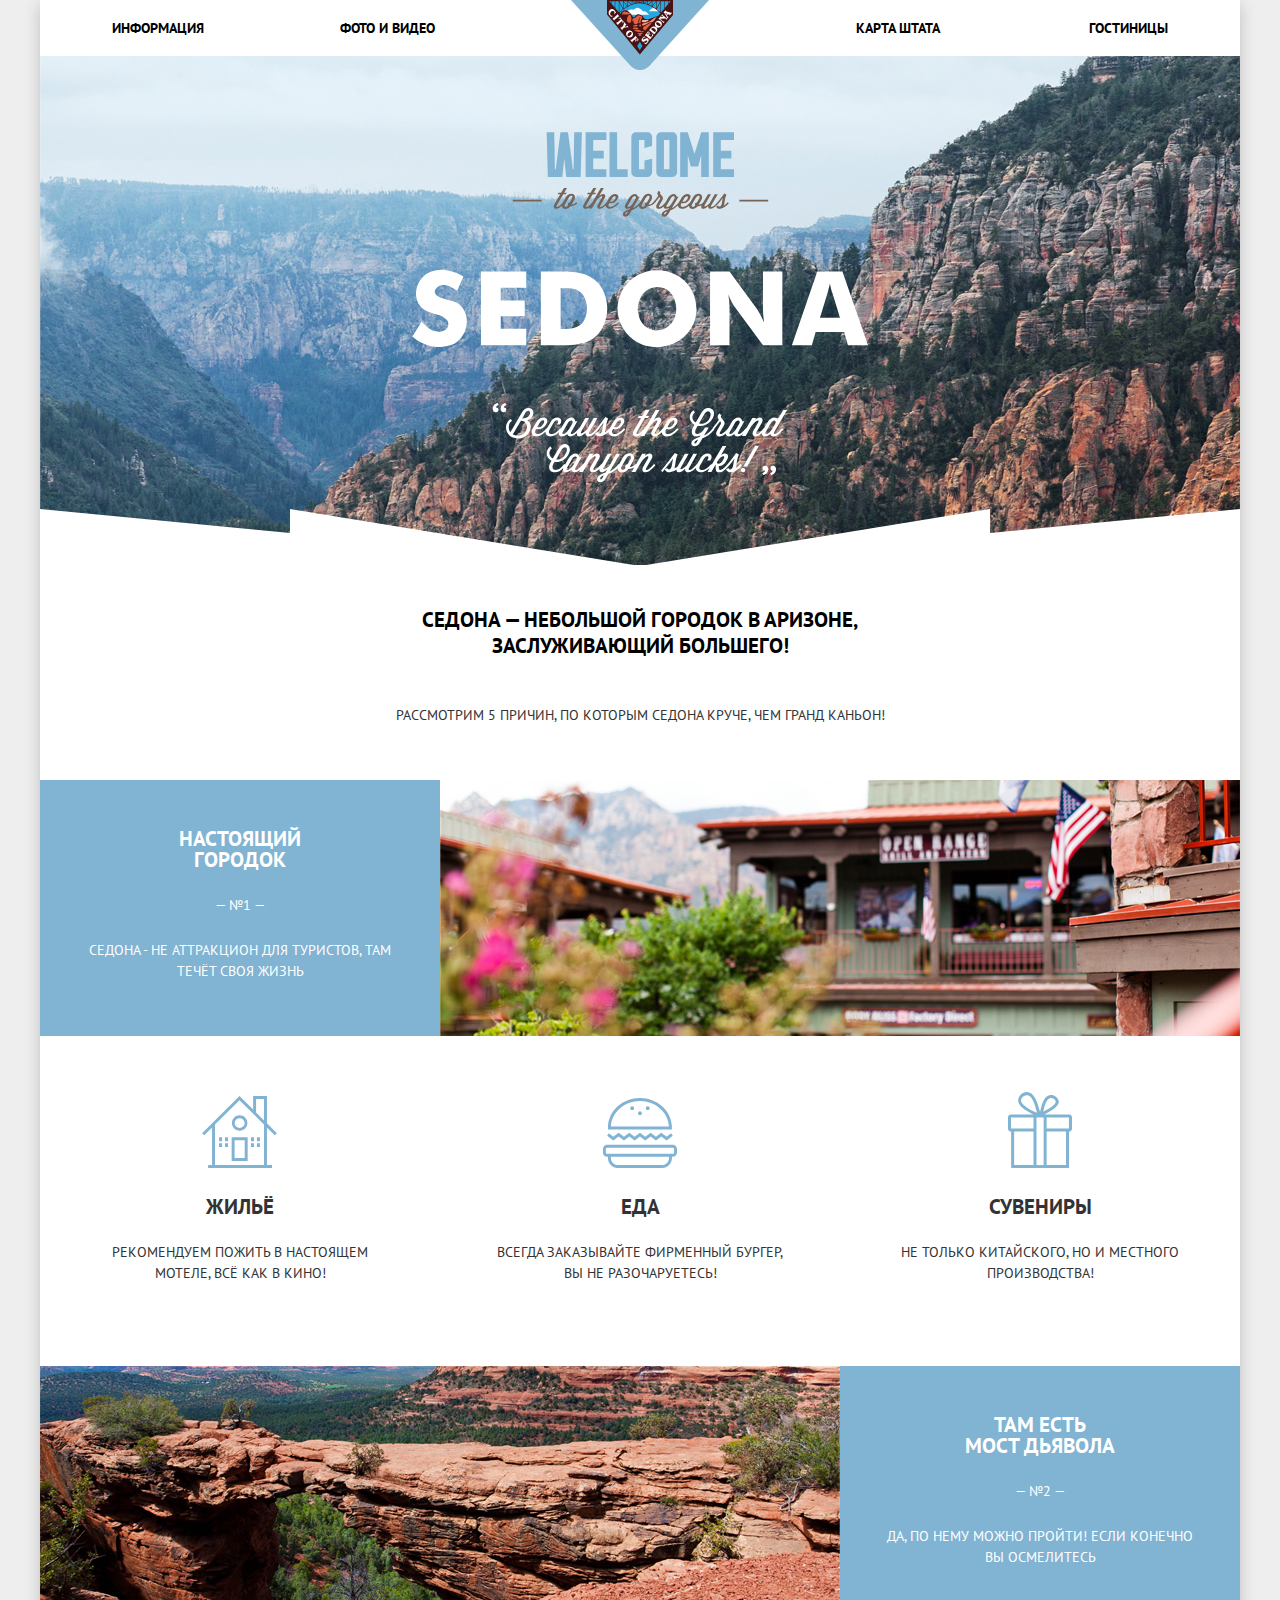
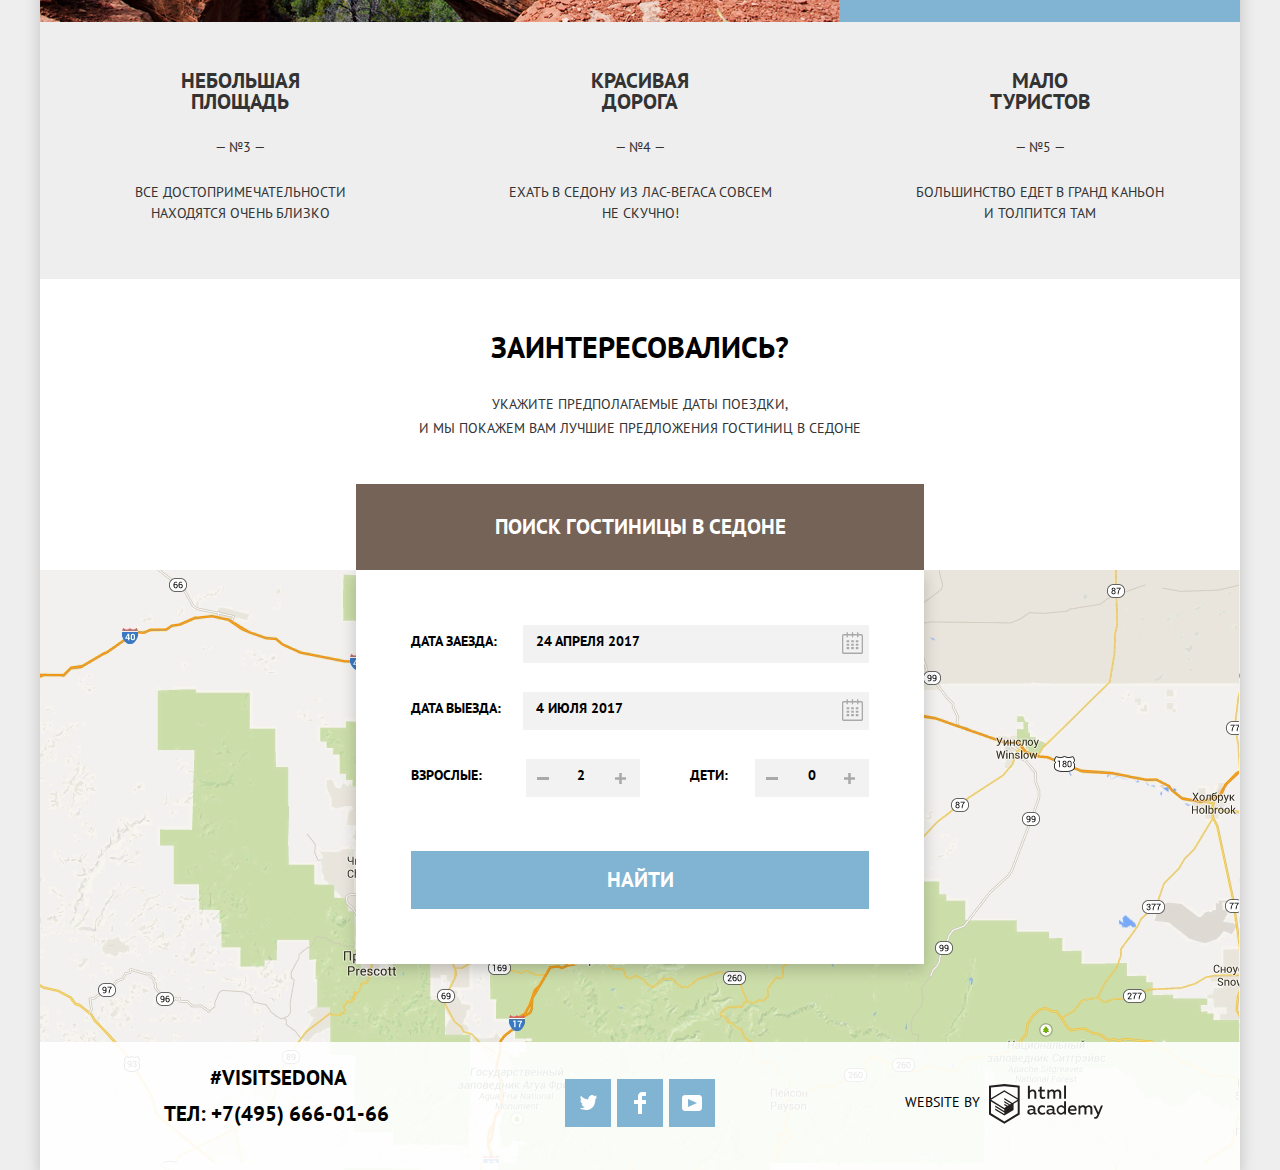
==== commit ab19780d: "Revert "Защита проекта - правки"" ====
--- a/index.html
+++ b/index.html
@@ -81,63 +81,62 @@
                 <p class="search__caption ">Заинтересовались?</p>
                 <p class="search__info ">Укажите предполагаемые даты поездки,<br> и мы покажем вам лучшие предложения гостиниц в седоне</p>
                 <button class="search__header-button" type="button">Поиск гостиницы в Седоне</button>
-                <div class="search__container">
-                    <h3 class="visually-hidden">Форма поиска гостиницы</h3>
-                    <form class="search__form" action="https://echo.htmlacademy.ru/courses" method="get" target="_blank">
-                        <div class="search__field">
-                            <label class="search__label" for="checkin">Дата заезда:</label>
-                            <input class="search__input" type="text" name="checkin" id="checkin" value="24 апреля 2017">
-                            <button class="search__calendar-button" type="button" aria-label="Открыть календарь">
+                <form class="search__form" action="https://echo.htmlacademy.ru/courses" method="get" target="_blank">
+                    <div class="search__field">
+                        <label class="search__label" for="checkin">Дата заезда:</label>
+                        <input class="search__input" type="text" name="checkin" id="checkin" value="24 апреля 2017">
+                        <button class="search__calendar-button" type="button" aria-label="Открыть календарь">
                             <svg class="search__calendar-icon" width="21" height="23" viewBox="0 0 21 23" fill="none">
                                 <path fill-rule="evenodd" clip-rule="evenodd" d="M16.406 3.02498H19.251C20.217 3.02498 21 3.84698 21 4.86198V21.164C21 22.179 20.217 23 19.251 23H1.75C0.784 23 0 22.179 0 21.164V4.86198C0 3.84698 0.784 3.02498 1.75 3.02498H4.593V1.64798C4.593 1.26698 4.887 0.958984 5.25 0.958984C5.612 0.958984 5.906 1.26698 5.906 1.64798V3.02498H9.844V1.64798C9.844 1.26698 10.138 0.958984 10.501 0.958984C10.862 0.958984 11.156 1.26698 11.156 1.64798V3.02498H15.094V1.64798C15.094 1.26698 15.387 0.958984 15.75 0.958984C16.112 0.958984 16.406 1.26698 16.406 1.64798V3.02498ZM19.5646 21.484C19.6466 21.3979 19.691 21.2828 19.688 21.164H19.689V4.86198C19.689 4.60898 19.493 4.40298 19.252 4.40298H16.407V5.78098C16.407 6.16198 16.113 6.46998 15.751 6.46998C15.388 6.46998 15.095 6.16198 15.095 5.78098V4.40298H11.157V5.78098C11.157 6.16198 10.863 6.46998 10.502 6.46998C10.139 6.46998 9.845 6.16198 9.845 5.78098V4.40298H5.907V5.78098C5.907 6.16198 5.613 6.46998 5.251 6.46998C4.888 6.46998 4.594 6.16198 4.594 5.78098V4.40298H1.75C1.50263 4.40953 1.30696 4.61458 1.312 4.86198V21.164C1.30696 21.4114 1.50263 21.6164 1.75 21.623H19.251C19.3698 21.6201 19.4826 21.5701 19.5646 21.484Z" /> <path fill-rule="evenodd" clip-rule="evenodd" d="M4.59399 9.2251H7.21899V11.2911H4.59399V9.2251ZM4.59399 12.6681H7.21899V14.7351H4.59399V12.6681ZM7.21899 16.1121H4.59399V18.1781H7.21899V16.1121ZM9.18799 16.1121H11.813V18.1781H9.18799V16.1121ZM11.813 12.6681H9.18799V14.7351H11.813V12.6681ZM9.18799 9.2251H11.813V11.2911H9.18799V9.2251ZM16.406 16.1121H13.781V18.1781H16.406V16.1121ZM13.781 12.6681H16.406V14.7351H13.781V12.6681ZM16.406 9.2251H13.781V11.2911H16.406V9.2251Z" />
                             </svg>
                         </button>
-                        </div>
-                        <div class="search__field">
-                            <label class="search__label" for="checkout">Дата выезда:</label>
-                            <input class="search__input" type="text" name="checkout" id="checkout" value="4 июля 2017">
-                            <button class="search__calendar-button" type="button" aria-label="Открыть календарь">
+                    </div>
+                    <div class="search__field">
+                        <label class="search__label" for="checkout">Дата выезда:</label>
+                        <input class="search__input" type="text" name="checkout" id="checkout" value="4 июля 2017">
+                        <button class="search__calendar-button" type="button" aria-label="Открыть календарь">
                             <svg class="search__calendar-icon" width="21" height="23" viewBox="0 0 21 23" fill="none" xmlns="http://www.w3.org/2000/svg">
                                 <path fill-rule="evenodd" clip-rule="evenodd" d="M16.406 3.02498H19.251C20.217 3.02498 21 3.84698 21 4.86198V21.164C21 22.179 20.217 23 19.251 23H1.75C0.784 23 0 22.179 0 21.164V4.86198C0 3.84698 0.784 3.02498 1.75 3.02498H4.593V1.64798C4.593 1.26698 4.887 0.958984 5.25 0.958984C5.612 0.958984 5.906 1.26698 5.906 1.64798V3.02498H9.844V1.64798C9.844 1.26698 10.138 0.958984 10.501 0.958984C10.862 0.958984 11.156 1.26698 11.156 1.64798V3.02498H15.094V1.64798C15.094 1.26698 15.387 0.958984 15.75 0.958984C16.112 0.958984 16.406 1.26698 16.406 1.64798V3.02498ZM19.5646 21.484C19.6466 21.3979 19.691 21.2828 19.688 21.164H19.689V4.86198C19.689 4.60898 19.493 4.40298 19.252 4.40298H16.407V5.78098C16.407 6.16198 16.113 6.46998 15.751 6.46998C15.388 6.46998 15.095 6.16198 15.095 5.78098V4.40298H11.157V5.78098C11.157 6.16198 10.863 6.46998 10.502 6.46998C10.139 6.46998 9.845 6.16198 9.845 5.78098V4.40298H5.907V5.78098C5.907 6.16198 5.613 6.46998 5.251 6.46998C4.888 6.46998 4.594 6.16198 4.594 5.78098V4.40298H1.75C1.50263 4.40953 1.30696 4.61458 1.312 4.86198V21.164C1.30696 21.4114 1.50263 21.6164 1.75 21.623H19.251C19.3698 21.6201 19.4826 21.5701 19.5646 21.484Z" />
                                 <path fill-rule="evenodd" clip-rule="evenodd" d="M4.59399 9.2251H7.21899V11.2911H4.59399V9.2251ZM4.59399 12.6681H7.21899V14.7351H4.59399V12.6681ZM7.21899 16.1121H4.59399V18.1781H7.21899V16.1121ZM9.18799 16.1121H11.813V18.1781H9.18799V16.1121ZM11.813 12.6681H9.18799V14.7351H11.813V12.6681ZM9.18799 9.2251H11.813V11.2911H9.18799V9.2251ZM16.406 16.1121H13.781V18.1781H16.406V16.1121ZM13.781 12.6681H16.406V14.7351H13.781V12.6681ZM16.406 9.2251H13.781V11.2911H16.406V9.2251Z" />
                             </svg>
                         </button>
-                        </div>
-                        <div class="search__field search__field_half">
-                            <label class="search__label" for="adults">Взрослые:</label>
-                            <input class="search__input search__input_qty" type="number" name="adults" id="adults" value="2">
-                            <button class="search__number-button search__number-button_minus" type="button" aria-label="Уменьшить количество">
+                    </div>
+                    <div class="search__field search__field_half">
+                        <label class="search__label" for="adults">Взрослые:</label>
+                        <input class="search__input search__input_qty" type="number" name="adults" id="adults" value="2">
+                        <button class="search__number-button search__number-button_minus" type="button" aria-label="Уменьшить количество">
                             <svg class="search__number-icon" width="12" height="3" viewBox="0 0 12 3" fill="none" xmlns="http://www.w3.org/2000/svg">
                                 <rect width="12" height="3" />
                            </svg>
                        </button>
-                            <button class="search__number-button search__number-button_plus" type="button" aria-label="Увеличить количество">
+                        <button class="search__number-button search__number-button_plus" type="button" aria-label="Увеличить количество">
                             <svg class="search__number-icon" width="11" height="11" viewBox="0 0 11 11" fill="none">
                                 <path fill-rule="evenodd" clip-rule="evenodd" d="M4.23086 6.76932V11H6.76932V6.76932H11V4.23086H6.76932V0H4.23085V4.23086H0V6.76932H4.23086Z" />
                             </svg>
                        </button>
-                        </div>
-                        <div class="search__field search__field_half">
-                            <label class="search__label search__label_padding" for="children">Дети:</label>
-                            <input class="search__input search__input_qty" type="number" name="children" id="children" value="0">
-                            <button class="search__number-button search__number-button_minus" type="button" aria-label="Уменьшить количество">
+                    </div>
+                    <div class="search__field search__field_half">
+                        <label class="search__label search__label_padding" for="children">Дети:</label>
+                        <input class="search__input search__input_qty" type="number" name="children" id="children" value="0">
+                        <button class="search__number-button search__number-button_minus" type="button" aria-label="Уменьшить количество">
                             <svg class="search__number-icon" width="12" height="3" viewBox="0 0 12 3" fill="none" xmlns="http://www.w3.org/2000/svg">
                                 <rect width="12" height="3" />
                             </svg>
                        </button>
-                            <button class="search__number-button search__number-button_plus" type="button" aria-label="Увеличить количество">
+                        <button class="search__number-button search__number-button_plus" type="button" aria-label="Увеличить количество">
                             <svg class="search__number-icon" width="11" height="11" viewBox="0 0 11 11" fill="none"> 
                                 <path fill-rule="evenodd" clip-rule="evenodd" d="M4.23086 6.76932V11H6.76932V6.76932H11V4.23086H6.76932V0H4.23085V4.23086H0V6.76932H4.23086Z" />
                             </svg>
                        </button>
-                        </div>
-                        <input class="search__submit-button" type="submit" value="Найти">
-                    </form>
-                    <h3 class="visually-hidden">Интерактивная карта Cедоны</h3>
-                    <iframe class="search__map" src="https://www.google.com/maps/embed?pb=!1m18!1m12!1m3!1d104742.91047855139!2d-111.77252255694775!3d34.87592314317596!2m3!1f0!2f0!3f0!3m2!1i1024!2i768!4f13.1!3m3!1m2!1s0x872da132f942b00d%3A0x5548c523fa6c8efd!2z0KHQtdC00L7QvdCwLCDQkNGA0LjQt9C-0L3QsCA4NjMzNiwg0KHQqNCQ!5e0!3m2!1sru!2sru!4v1602939418268!5m2!1sru!2sru"
-                        width="1200" height="594" allowfullscreen="" aria-hidden="true" tabindex="0">
-                    </iframe>
-                </div>
+                    </div>
+                    <input class="search__submit-button" type="submit" value="Найти">
+                </form>
+            </section>
+            <section class="map">
+                <h2 class="visually-hidden">Интерактивная карта Cедоны</h2>
+                <iframe class="map__frame_noborder" src="https://www.google.com/maps/embed?pb=!1m18!1m12!1m3!1d104742.91047855139!2d-111.77252255694775!3d34.87592314317596!2m3!1f0!2f0!3f0!3m2!1i1024!2i768!4f13.1!3m3!1m2!1s0x872da132f942b00d%3A0x5548c523fa6c8efd!2z0KHQtdC00L7QvdCwLCDQkNGA0LjQt9C-0L3QsCA4NjMzNiwg0KHQqNCQ!5e0!3m2!1sru!2sru!4v1602939418268!5m2!1sru!2sru"
+                    width="1200" height="594" allowfullscreen="" aria-hidden="true" tabindex="0">
+                </iframe>
             </section>
         </main>
         <footer class="page-footer">
--- a/css/style.min.css
+++ b/css/style.min.css
@@ -1 +1 @@
-﻿@keyframes shake{0%,to{transform:translateX(0)}10%,30%,50%,70%,90%{transform:translateX(-10px)}20%,40%,60%,80%{transform:translateX(10px)}}@keyframes bounce{0%{transform:translateY(-100%)}to{transform:translateY(0)}}@keyframes bounce-out{0%{transform:translateY(0)}to{transform:translateY(-100%)}}:root{--white: #FFFFFF;--white-opacity-3: rgba(255, 255, 255, 0.3);--white-opacity-9: rgba(255, 255, 255, 0.9);--grey-opacity-3: rgba(171, 171, 171, 0.3);--grey-900: #ABABAB;--grey-800: #EEEEEE;--grey-700: #666666;--grey-600: #A9A9A9;--grey-500: #E5E5E5;--grey-400: #BDBBBC;--grey-300: #F2F2F2;--grey-200: #CACACA;--grey-100: #EBEBEB;--black: #000000;--black-opacity-3: rgba(0, 0, 0, 0.3);--blue-700: #5496BD;--blue-500: #669EC0;--blue-400: #81B3D2;--brown-700: #333333;--brown-500: #231F20;--brown-400: #503E33;--brown-300: #604E43;--brown-100: #766357}*,::after,::before{box-sizing:border-box}input::-webkit-inner-spin-button,input::-webkit-outer-spin-button{-webkit-appearance:none;appearance:none;margin:0}input[type=number]{-moz-appearance:textfield;appearance:textfield}img{max-width:100%;height:auto}.visually-hidden{position:absolute;width:1px;height:1px;margin:-1px;border:0;padding:0;clip:rect(0 0 0 0);overflow:hidden}.page{height:100%}.intro{background-color:var(--blue-700);background-image:url(../img/intro-background.jpg);background-repeat:no-repeat;height:509px;text-align:center;padding-top:76px;padding-bottom:80px}body{min-width:1200px;margin:0;padding:0;font-family:"PT Sans",Arial,sans-serif;font-size:14px;line-height:21px;text-transform:uppercase;background-color:var(--grey-800)}.page-body{height:100%;position:relative}.container{min-height:100%;display:grid;grid-template-rows:min-content 1fr min-content;align-content:start;background-color:var(--white);width:1200px;margin:0 auto;box-shadow:0 5px 15px rgba(0,1,1,.2)}.main-header__logo{position:absolute;left:50%;margin-left:-69px;z-index:1}.main-navigation__link{line-height:26px;font-weight:700;color:var(--black);text-decoration:none}.main-navigation__link:hover{color:var(--blue-400)}.main-navigation__link:active{color:var(--black-opacity-3)}.main-navigation__link_current{color:var(--brown-100)}.main-navigation__list{list-style:none;padding:15px 72px;margin:0;display:flex;flex-wrap:wrap}.main-navigation__item{width:228px}.main-navigation__item:nth-child(4n-1){margin-left:144px;text-align:right}.main-navigation__item:nth-child(4n){text-align:right}.features__title{line-height:26px;color:var(--brown-700);text-align:center;margin-bottom:52px}.features__caption{font-size:21px;line-height:26px;font-weight:700;text-align:center;margin-top:42px;margin-bottom:43px}.features__list{margin:0;padding:0;color:var(--brown-700);list-style:none;text-align:center;display:grid;grid-template-columns:1fr 1fr 1fr;counter-reset:feature-number;background-color:var(--white)}.features__list p{margin:0}.features__description{padding-top:70px}.features__description::before{position:absolute;content:"— №" counter(feature-number) " —";counter-increment:feature-number;top:115px;left:175px}.features__item-info{position:relative}.features__item-realcity{grid-column:1/4;display:grid;grid-template-columns:1fr 2fr}.features__item-devilsbridge{grid-column:1/4;display:grid;grid-template-columns:2fr 1fr}.features__item-road,.features__item-sights,.features__item-tourists{padding-bottom:55px}.features__item_bg_blue{color:var(--white);background-color:var(--blue-400)}.features__item_bg_grey{background-color:var(--grey-800)}.features__recomendations-list{margin:0;padding:0;color:var(--brown-700);background-color:var(--white);list-style:none;text-align:center;grid-column:1/4;grid-row:2/3;display:grid;grid-template-columns:1fr 1fr 1fr}.features__recomendations-item{position:relative;padding-top:120px;padding-bottom:82px}.features__recomendations-item::before{content:"";position:absolute;top:55px;left:162px;width:75px;height:77px;background-repeat:no-repeat}.features__recomendations-item_house-icon::before{background-image:url(../img/icon-1.svg);background-position:bottom}.features__recomendations-item_food-icon::before{background-image:url(../img/icon-2.svg);background-position:bottom}.features__recomendations-item_gifts-icon::before{background-image:url(../img/icon-3.svg);background-position:center}.features__header{font-size:21px;font-weight:700;padding-top:48px;margin:0}.features__header_recomendations{padding-top:40px;padding-bottom:25px}.search{text-align:center;position:relative;padding-top:60px;background-color:var(--white)}.search__caption{font-size:30px;line-height:24px;font-weight:700;margin:-4px 0 33px}.search__info{line-height:24px;color:var(--brown-700);margin:0}.search__header-button{font-size:21px;font-weight:700;text-transform:uppercase;color:var(--white);background-color:var(--brown-100);justify-content:center;height:86px;width:568px;margin-top:44px;border:0}.search__header-button:hover{background-color:var(--brown-300)}.search__header-button:active{background-color:var(--brown-400)}.search__container{position:relative;z-index:0;overflow:hidden;margin-bottom:-120px;padding-bottom:198px}.search__form{width:568px;text-align:left;line-height:26px;font-weight:700;box-shadow:0 5px 15px rgba(0,1,1,.2);margin:0 auto;padding:55px;display:flex;flex-wrap:wrap;left:50%;background-color:var(--white);animation:bounce .6s;transition:box-shadow 500ms}.search__form_hidden{animation:bounce-out .6s;animation-fill-mode:forwards;box-shadow:none}.search__form_error{animation:shake .6s}.search__field{display:flex;justify-content:space-between;flex-grow:1;position:relative}.search__field_half{width:50%}.search__field_half+.search__field_half input{padding-right:36px}.search__field+.search__field{margin-top:29px}.search__input{border:2px solid var(--grey-300);height:38px;width:346px;background-color:var(--grey-300);font-weight:700;text-transform:uppercase;padding-left:11px;padding-bottom:7px}.search__input:hover{background-color:var(--grey-100)}.search__input:focus{background-color:var(--white);border:2px solid var(--grey-500);outline:0}.search__input_qty{width:114px;padding-left:35px;padding-right:40px;text-align:center}.search__label{margin-right:20px;padding-top:3px}.search__label_padding{padding-left:50px}.search__calendar-button{position:absolute;top:0;right:0;bottom:0;border:0;background-color:transparent}.search__calendar-icon{fill:var(--grey-600)}.search__calendar-button:hover .search__calendar-icon{fill:var(--black)}.search__calendar-button:active .search__calendar-icon{fill:var(--blue-400)}.search__number-button{position:absolute;top:0;bottom:0;width:40px;height:38px;border:0;display:flex;background-color:transparent}.search__number-button_plus{right:0}.search__number-button_minus{right:77px}.search__number-icon{margin:auto;fill:var(--grey-600)}.search__number-button:hover .search__number-icon{fill:var(--black)}.search__number-button:active .search__number-icon{fill:var(--blue-400)}.search__map,.search__submit-button{background-color:var(--blue-400);width:100%;border:0}.search__submit-button{font-size:21px;font-weight:700;text-transform:uppercase;color:var(--white);height:58px;justify-content:center;margin-top:54px}.search__submit-button:hover{background-color:var(--blue-500)}.search__submit-button:active{background-color:var(--blue-700)}.search__map{background:url(../img/map.png);position:absolute;top:0;right:0;bottom:0;left:0;height:100%;z-index:-1}.page-footer{display:grid;grid-template-columns:1fr 400px 1fr;justify-items:center;align-items:center;background-color:var(--white-opacity-9);position:relative;z-index:1}.contacts{font-size:21px;line-height:26px;font-weight:700;text-align:center}.contacts__hashtag{margin:23px 0 0 76px}.contacts__phone-link{color:var(--black);text-decoration:none}.contacts__phone{margin:10px 0 43px 72px}.footer-socials__list{margin:0 0 7px;padding:0;list-style:none;display:grid;grid-template-columns:1fr 1fr 1fr;gap:6px;justify-items:center}.footer-socials__button{display:flex;align-items:center;justify-content:center;text-decoration:none;width:46px;height:48px;background:var(--blue-400)}.footer-socials__button:hover{background:var(--blue-500)}.footer-socials__button:active{background:var(--blue-700)}.footer-socials__button:active path{opacity:30%}.footer-copyright{margin:0 72px 5px 0}.footer-copyright__link{color:var(--black);text-decoration:none}.footer-copyright__logo{fill:var(--brown-500);vertical-align:middle;margin-left:5px}.footer-copyright__logo:hover{fill:var(--blue-400)}.footer-copyright__logo:active{fill:var(--grey-400)}.results{font-size:12px;line-height:18px;display:flex;flex-wrap:wrap;align-items:center;padding:30px 73px}.results__quantity{font-size:21px;line-height:26px;font-weight:700;margin:-2px 0 0}.results__sort{margin:0 40px 5px 46px}.results__main-list{margin:0;padding-bottom:6px;padding-left:0;list-style:none;display:flex;flex-wrap:wrap;align-items:center}.results__item{margin-right:33px}.results__updown-list{list-style:none;display:flex;align-items:center;margin:0 0 0 auto;padding:7px 0 0}.results__updown-item{width:22px;text-align:right}.results__updown-item path{fill:var(--grey-200)}.results__updown-item:hover path{fill:var(--black)}.results__updown-item:active path,.results__updown-item_current path{fill:var(--blue-400)}.results__link{color:var(--black-opacity-3);border-bottom:1px dashed var(--blue-400);text-decoration:none}.results__link_current{color:var(--blue-400);border:0}.results__link:hover{color:var(--blue-400)}.hotels__link,.results__link:active{color:var(--black)}.hotels__link{text-decoration:none}.hotels__link:hover{color:var(--blue-400)}.hotels__link:active{color:var(--black-opacity-3)}.hotels__list{margin:0;padding:0;list-style:none;display:grid}.hotels__item{display:grid;grid-template-columns:135px 1fr 120px;column-gap:30px;border-top:1px solid var(--grey-500);padding:30px 73px}.hotels__item:last-child{border-bottom:1px solid var(--grey-500)}.hotels__subtitle{grid-column:2/3;grid-row:1/2;font-size:21px;line-height:26px;font-weight:700;align-self:start;margin-top:-6px;margin-bottom:4px}.hotels__photo{grid-column:1/2;grid-row:1/4}.hotels__type-price{grid-column:2/3;grid-row:2/3;align-self:start;display:grid;gap:15px;grid-template-columns:100px 1fr}.hotels__type-price-item{margin:0;padding-bottom:8px}.hotels__button-group{display:flex;flex-wrap:wrap;grid-column:2/3;grid-row:3/4;align-self:end}.hotels__stars{grid-column:3/4;grid-row:1/2;justify-self:end;align-self:start;background-image:url(../img/star.svg);background-repeat:space;height:17px}.hotels__stars_level_5{width:115px}.hotels__stars_level_4{width:90px}.hotels__stars_level_3{width:66px}.hotels__stars_level_2{width:42px}.hotels__stars_level_1{width:21px}.hotels__button,.hotels__rating{text-align:center;text-transform:uppercase;vertical-align:middle}.hotels__rating{background-color:var(--grey-300);padding:4px 12px;grid-column:3/4;grid-row:3/4;justify-self:end;align-self:end}.hotels__button{color:var(--white);font-weight:700;text-decoration:none;padding:3px 16px;background-color:var(--grey-200)}.hotels__button+.hotels__button{margin-left:7px}.hotels__button_details{background-color:var(--blue-400)}.hotels__button_details:hover{background-color:var(--blue-500)}.hotels__button_details:active{background-color:var(--blue-700)}.filter,.hotels__button_book{background-color:var(--brown-100)}.hotels__button_book:hover{background-color:var(--brown-300)}.hotels__button_book:active{background-color:var(--brown-400)}.filter{background-image:url(../img/filter-background.jpg);background-size:cover;background-repeat:no-repeat;padding:27px 73px 32px;color:var(--white)}.filter__form{display:flex;flex-wrap:wrap}.filter__item{margin:0;padding:0;border:0}.filter__item-list{list-style:none;margin:0;padding:0}.filter__item-list li{margin-top:25px}.filter__range-filter{width:317px;margin-top:10px}.filter__item-legend{font-size:16px;font-weight:700}.filter__price-controls{margin-bottom:13px;border:2px solid var(--white);border-radius:2px;height:36px;display:flex;flex-wrap:wrap;justify-content:space-around;align-items:center}.filter__price-controls label{position:relative;padding-left:42px}.filter__price-controls label+label{position:relative;padding-left:25px}.filter__price-controls label+label::before{position:absolute;content:"";width:2px;height:22px;background-color:var(--white);left:-29px;bottom:0}.filter__range-controls{position:relative;height:20px;padding-top:7px;margin-bottom:23px}.filter__scale{background:var(--white-opacity-3);height:2px}.filter__bar{background:var(--white);height:2px;width:100%}.filter__toggle{position:absolute;bottom:2px;width:20px;height:20px;background-color:var(--grey-900);border:8px solid var(--white);border-radius:50%;box-shadow:0 2px 0 0 var(--grey-opacity-3);cursor:pointer}.filter__toggle:hover{transform:scale(1.2)}.filter__input{background-color:transparent;text-align:left;width:60px;border:0;color:inherit;padding-left:5px}.filter__item:nth-child(1),.filter__item:nth-child(2){width:225px;margin-right:30px}.filter__item:nth-child(3){margin-left:auto}.filter__label{position:relative;display:block;cursor:pointer;user-select:none;padding-left:40px}.filter__checkbox-input+label::before{position:absolute;content:"";width:23px;height:23px;left:0;background-image:url(../img/checkbox-off.svg);background-repeat:no-repeat}.filter__checkbox-input:checked+label::before{width:27px;background-image:url(../img/checkbox-on.svg)}.filter__checkbox-input:disabled+label::before{width:27px;background-image:url(../img/checkbox-off-disabled.svg);cursor:auto}.filter__checkbox-input:focus+label::before{outline:auto 1px var(--black)}.filter__checkbox-input:checked:disabled+label::before{width:27px;background-image:url(../img/checkbox-on-disabled.svg);cursor:auto}.filter__button{text-transform:uppercase;color:var(--white);background-color:transparent;width:137px;height:36px;border:2px solid var(--white);border-radius:2px;margin-left:85px}.filter__button:hover{background-color:var(--white);color:var(--black)}
+﻿@keyframes shake{0%,to{transform:translateX(0)}10%,30%,50%,70%,90%{transform:translateX(-10px)}20%,40%,60%,80%{transform:translateX(10px)}}@keyframes bounce{0%{transform:translateY(-100%)}to{transform:translateY(0)}}@keyframes bounce-out{0%{transform:translateY(0)}to{transform:translateY(-100%)}}:root{--white: #FFFFFF;--white-opacity-3: rgba(255, 255, 255, 0.3);--white-opacity-9: rgba(255, 255, 255, 0.9);--grey-opacity-3: rgba(171, 171, 171, 0.3);--grey-900: #ABABAB;--grey-800: #EEEEEE;--grey-700: #666666;--grey-600: #A9A9A9;--grey-500: #E5E5E5;--grey-400: #BDBBBC;--grey-300: #F2F2F2;--grey-200: #CACACA;--grey-100: #EBEBEB;--black: #000000;--black-opacity-3: rgba(0, 0, 0, 0.3);--blue-700: #5496BD;--blue-500: #669EC0;--blue-400: #81B3D2;--brown-700: #333333;--brown-500: #231F20;--brown-400: #503E33;--brown-300: #604E43;--brown-100: #766357}*,::after,::before{box-sizing:border-box}input::-webkit-inner-spin-button,input::-webkit-outer-spin-button{-webkit-appearance:none;appearance:none;margin:0}input[type=number]{-moz-appearance:textfield;appearance:textfield}img{max-width:100%;height:auto}.visually-hidden{position:absolute;width:1px;height:1px;margin:-1px;border:0;padding:0;clip:rect(0 0 0 0);overflow:hidden}.page{height:100%}.intro{background-color:var(--blue-700);background-image:url(../img/intro-background.jpg);background-repeat:no-repeat;height:509px;text-align:center;padding-top:76px;padding-bottom:80px}body{min-width:1200px;margin:0;padding:0;font-family:"PT Sans",Arial,sans-serif;font-size:14px;line-height:21px;text-transform:uppercase;background-color:var(--grey-800)}.page-body{height:100%;position:relative}.page-main{z-index:0;position:relative}.container{min-height:100%;display:grid;grid-template-rows:min-content 1fr min-content;align-content:start;background-color:var(--white);width:1200px;margin:0 auto;box-shadow:0 5px 15px rgba(0,1,1,.2)}.main-header__logo{position:absolute;left:50%;margin-left:-69px;z-index:1}.main-navigation__link{line-height:26px;font-weight:700;color:var(--black);text-decoration:none}.main-navigation__link:hover{color:var(--blue-400)}.main-navigation__link:active{color:var(--black-opacity-3)}.main-navigation__link_current{color:var(--brown-100)}.main-navigation__list{list-style:none;padding:15px 72px;margin:0;display:flex;flex-wrap:wrap}.main-navigation__item{width:228px}.main-navigation__item:nth-child(4n-1){margin-left:144px;text-align:right}.main-navigation__item:nth-child(4n){text-align:right}.features__title{line-height:26px;color:var(--brown-700);text-align:center;margin-bottom:52px}.features__caption{font-size:21px;line-height:26px;font-weight:700;text-align:center;margin-top:42px;margin-bottom:43px}.features__list{margin:0;padding:0;color:var(--brown-700);list-style:none;text-align:center;display:grid;grid-template-columns:1fr 1fr 1fr;counter-reset:feature-number}.features__list p{margin:0}.features__description{padding-top:70px}.features__description::before{position:absolute;content:"— №" counter(feature-number) " —";counter-increment:feature-number;top:115px;left:175px}.features__item-info{position:relative}.features__item-realcity{grid-column:1/4;display:grid;grid-template-columns:1fr 2fr}.features__item-devilsbridge{grid-column:1/4;display:grid;grid-template-columns:2fr 1fr}.features__item-sights{grid-column:1/2;grid-row:3/4;padding-bottom:55px}.features__item-road,.features__item-tourists{grid-column:2/3;grid-row:3/4;padding-bottom:55px}.features__item-tourists{grid-column:3/4}.features__item_bg_blue{color:var(--white);background-color:var(--blue-400)}.features__item_bg_grey{background-color:var(--grey-800)}.features__recomendations-list{margin:0;padding:0;color:var(--brown-700);background-color:var(--white);list-style:none;text-align:center;grid-column:1/4;grid-row:2/3;display:grid;grid-template-columns:1fr 1fr 1fr}.features__recomendations-item{position:relative;padding-top:120px;padding-bottom:82px}.features__recomendations-item::before{content:"";position:absolute;top:55px;left:162px;width:75px;height:77px;background-repeat:no-repeat}.features__recomendations-item_house-icon::before{background-image:url(../img/icon-1.svg);background-position:bottom}.features__recomendations-item_food-icon::before{background-image:url(../img/icon-2.svg);background-position:bottom}.features__recomendations-item_gifts-icon::before{background-image:url(../img/icon-3.svg);background-position:center}.features__header{font-size:21px;font-weight:700;padding-top:48px;margin:0}.features__header_recomendations{padding-top:40px;padding-bottom:25px}.search{text-align:center;position:relative;padding-top:60px;background-color:var(--white)}.search__caption{font-size:30px;line-height:24px;font-weight:700;margin:-4px 0 33px}.search__info{line-height:24px;color:var(--brown-700);margin:0}.search__header-button{font-size:21px;font-weight:700;text-transform:uppercase;color:var(--white);background-color:var(--brown-100);justify-content:center;height:86px;width:568px;margin-top:44px;border:0}.search__header-button:hover{background-color:var(--brown-300)}.search__header-button:active{background-color:var(--brown-400)}.search__form{width:568px;text-align:left;line-height:26px;font-weight:700;box-shadow:0 5px 15px rgba(0,1,1,.2);padding:55px;display:flex;flex-wrap:wrap;position:absolute;left:50%;margin:0 auto 78px -284px;z-index:-1;background-color:var(--white);animation:bounce .6s}.search__form_hidden{animation:bounce-out .6s;animation-fill-mode:forwards}.search__form_error{animation:shake .6s}.search__field{display:flex;justify-content:space-between;flex-grow:1;position:relative}.search__field_half{width:50%}.search__field_half+.search__field_half input{padding-right:36px}.search__field+.search__field{margin-top:29px}.search__input{border:2px solid var(--grey-300);height:38px;width:346px;background-color:var(--grey-300);font-weight:700;text-transform:uppercase;padding-left:11px;padding-bottom:7px}.search__input:hover{background-color:var(--grey-100)}.search__input:focus{background-color:var(--white);border:2px solid var(--grey-500);outline:0}.search__input_qty{width:114px;padding-left:35px;padding-right:40px;text-align:center}.search__label{margin-right:20px;padding-top:3px}.search__label_padding{padding-left:50px}.search__calendar-button{position:absolute;top:0;right:0;bottom:0;border:0;background-color:transparent}.search__calendar-icon{fill:var(--grey-600)}.search__calendar-button:hover .search__calendar-icon{fill:var(--black)}.search__calendar-button:active .search__calendar-icon{fill:var(--blue-400)}.search__number-button{position:absolute;top:0;bottom:0;width:40px;height:38px;border:0;display:flex;background-color:transparent}.search__number-button_plus{right:0}.search__number-button_minus{right:77px}.search__number-icon{margin:auto;fill:var(--grey-600)}.search__number-button:hover .search__number-icon{fill:var(--black)}.search__number-button:active .search__number-icon{fill:var(--blue-400)}.map,.search__submit-button{background-color:var(--blue-400)}.search__submit-button{font-size:21px;font-weight:700;text-transform:uppercase;color:var(--white);width:100%;height:58px;justify-content:center;border:0;margin-top:54px}.search__submit-button:hover{background-color:var(--blue-500)}.search__submit-button:active{background-color:var(--blue-700)}.map{background:url(../img/map.png);height:600px;margin-bottom:-128px;z-index:-2;position:relative}.map__frame_noborder{border:0}.page-footer{display:grid;grid-template-columns:1fr 400px 1fr;justify-items:center;align-items:center;background-color:var(--white-opacity-9);z-index:1}.contacts{font-size:21px;line-height:26px;font-weight:700;text-align:center}.contacts__hashtag{margin:23px 0 0 76px}.contacts__phone-link{color:var(--black);text-decoration:none}.contacts__phone{margin:10px 0 43px 72px}.footer-socials__list{margin:0 0 7px;padding:0;list-style:none;display:grid;grid-template-columns:1fr 1fr 1fr;gap:6px;justify-items:center}.footer-socials__button{display:flex;align-items:center;justify-content:center;text-decoration:none;width:46px;height:48px;background:var(--blue-400)}.footer-socials__button:hover{background:var(--blue-500)}.footer-socials__button:active{background:var(--blue-700)}.footer-socials__button:active path{opacity:30%}.footer-copyright{margin:0 72px 5px 0}.footer-copyright__link{color:var(--black);text-decoration:none}.footer-copyright__logo{fill:var(--brown-500);vertical-align:middle;margin-left:5px}.footer-copyright__logo:hover{fill:var(--blue-400)}.footer-copyright__logo:active{fill:var(--grey-400)}.results{font-size:12px;line-height:18px;display:flex;flex-wrap:wrap;align-items:center;padding:30px 73px}.results__quantity{font-size:21px;line-height:26px;font-weight:700;margin:-2px 0 0}.results__sort{margin:0 40px 5px 46px}.results__main-list{margin:0;padding-bottom:6px;padding-left:0;list-style:none;display:flex;flex-wrap:wrap;align-items:center}.results__item{margin-right:33px}.results__updown-list{list-style:none;display:flex;align-items:center;margin:0 0 0 auto;padding:7px 0 0}.results__updown-item{width:22px;text-align:right}.results__updown-item path{fill:var(--grey-200)}.results__updown-item:hover path{fill:var(--black)}.results__updown-item:active path,.results__updown-item_current path{fill:var(--blue-400)}.results__link{color:var(--black-opacity-3);border-bottom:1px dashed var(--blue-400);text-decoration:none}.results__link_current{color:var(--blue-400);border:0}.results__link:hover{color:var(--blue-400)}.hotels__link,.results__link:active{color:var(--black)}.hotels__link{text-decoration:none}.hotels__link:hover{color:var(--blue-400)}.hotels__link:active{color:var(--black-opacity-3)}.hotels__list{margin:0;padding:0;list-style:none;display:grid}.hotels__item{display:grid;grid-template-columns:135px 1fr 120px;column-gap:30px;border-top:1px solid var(--grey-500);padding:30px 73px}.hotels__item:last-child{border-bottom:1px solid var(--grey-500)}.hotels__subtitle{grid-column:2/3;grid-row:1/2;font-size:21px;line-height:26px;font-weight:700;align-self:start;margin-top:-6px;margin-bottom:4px}.hotels__photo{grid-column:1/2;grid-row:1/4}.hotels__type-price{grid-column:2/3;grid-row:2/3;align-self:start;display:grid;gap:15px;grid-template-columns:100px 1fr}.hotels__type-price-item{margin:0;padding-bottom:8px}.hotels__button-group{display:flex;flex-wrap:wrap;grid-column:2/3;grid-row:3/4;align-self:end}.hotels__stars{grid-column:3/4;grid-row:1/2;justify-self:end;align-self:start;background-image:url(../img/star.svg);background-repeat:space;height:17px}.hotels__stars_level_5{width:115px}.hotels__stars_level_4{width:90px}.hotels__stars_level_3{width:66px}.hotels__stars_level_2{width:42px}.hotels__stars_level_1{width:21px}.hotels__button,.hotels__rating{text-align:center;text-transform:uppercase;vertical-align:middle}.hotels__rating{background-color:var(--grey-300);padding:4px 12px;grid-column:3/4;grid-row:3/4;justify-self:end;align-self:end}.hotels__button{color:var(--white);font-weight:700;text-decoration:none;padding:3px 16px;background-color:var(--grey-200)}.hotels__button+.hotels__button{margin-left:7px}.hotels__button_details{background-color:var(--blue-400)}.hotels__button_details:hover{background-color:var(--blue-500)}.hotels__button_details:active{background-color:var(--blue-700)}.filter,.hotels__button_book{background-color:var(--brown-100)}.hotels__button_book:hover{background-color:var(--brown-300)}.hotels__button_book:active{background-color:var(--brown-400)}.filter{background-image:url(../img/filter-background.jpg);background-repeat:no-repeat;padding:27px 73px 32px;color:var(--white)}.filter__form{display:flex;flex-wrap:wrap}.filter__item{margin:0;padding:0;border:0}.filter__item-list{list-style:none;margin:0;padding:0}.filter__item-list li{margin-top:25px}.filter__range-filter{width:317px;margin-top:10px}.filter__item-legend{font-size:16px;font-weight:700}.filter__price-controls{margin-bottom:13px;border:2px solid var(--white);border-radius:2px;height:36px;display:flex;flex-wrap:wrap;justify-content:space-around;align-items:center}.filter__price-controls label{position:relative;padding-left:42px}.filter__price-controls label+label{position:relative;padding-left:25px}.filter__price-controls label+label::before{position:absolute;content:"";width:2px;height:22px;background-color:var(--white);left:-29px;bottom:0}.filter__range-controls{position:relative;height:20px;padding-top:7px;margin-bottom:23px}.filter__scale{background:var(--white-opacity-3);height:2px}.filter__bar{background:var(--white);height:2px;width:100%}.filter__toggle{position:absolute;bottom:2px;width:20px;height:20px;background-color:var(--grey-900);border:8px solid var(--white);border-radius:50%;box-shadow:0 2px 0 0 var(--grey-opacity-3);cursor:pointer}.filter__toggle:hover{transform:scale(1.2)}.filter__input{background-color:transparent;text-align:left;width:60px;border:0;color:inherit;padding-left:5px}.filter__item:nth-child(1),.filter__item:nth-child(2){width:225px;margin-right:30px}.filter__item:nth-child(3){margin-left:auto}.filter__label{position:relative;display:block;cursor:pointer;user-select:none;padding-left:40px}.filter__checkbox-input+label::before{position:absolute;content:"";width:23px;height:23px;left:0;background-image:url(../img/checkbox-off.svg);background-repeat:no-repeat}.filter__checkbox-input:checked+label::before{width:27px;background-image:url(../img/checkbox-on.svg)}.filter__checkbox-input:disabled+label::before{width:27px;background-image:url(../img/checkbox-off-disabled.svg);cursor:auto}.filter__checkbox-input:focus+label::before{outline:auto 1px var(--black)}.filter__checkbox-input:checked:disabled+label::before{width:27px;background-image:url(../img/checkbox-on-disabled.svg);cursor:auto}.filter__button{text-transform:uppercase;color:var(--white);background-color:transparent;width:137px;height:36px;border:2px solid var(--white);border-radius:2px;margin-left:85px}.filter__button:hover{background-color:var(--white);color:var(--black)}
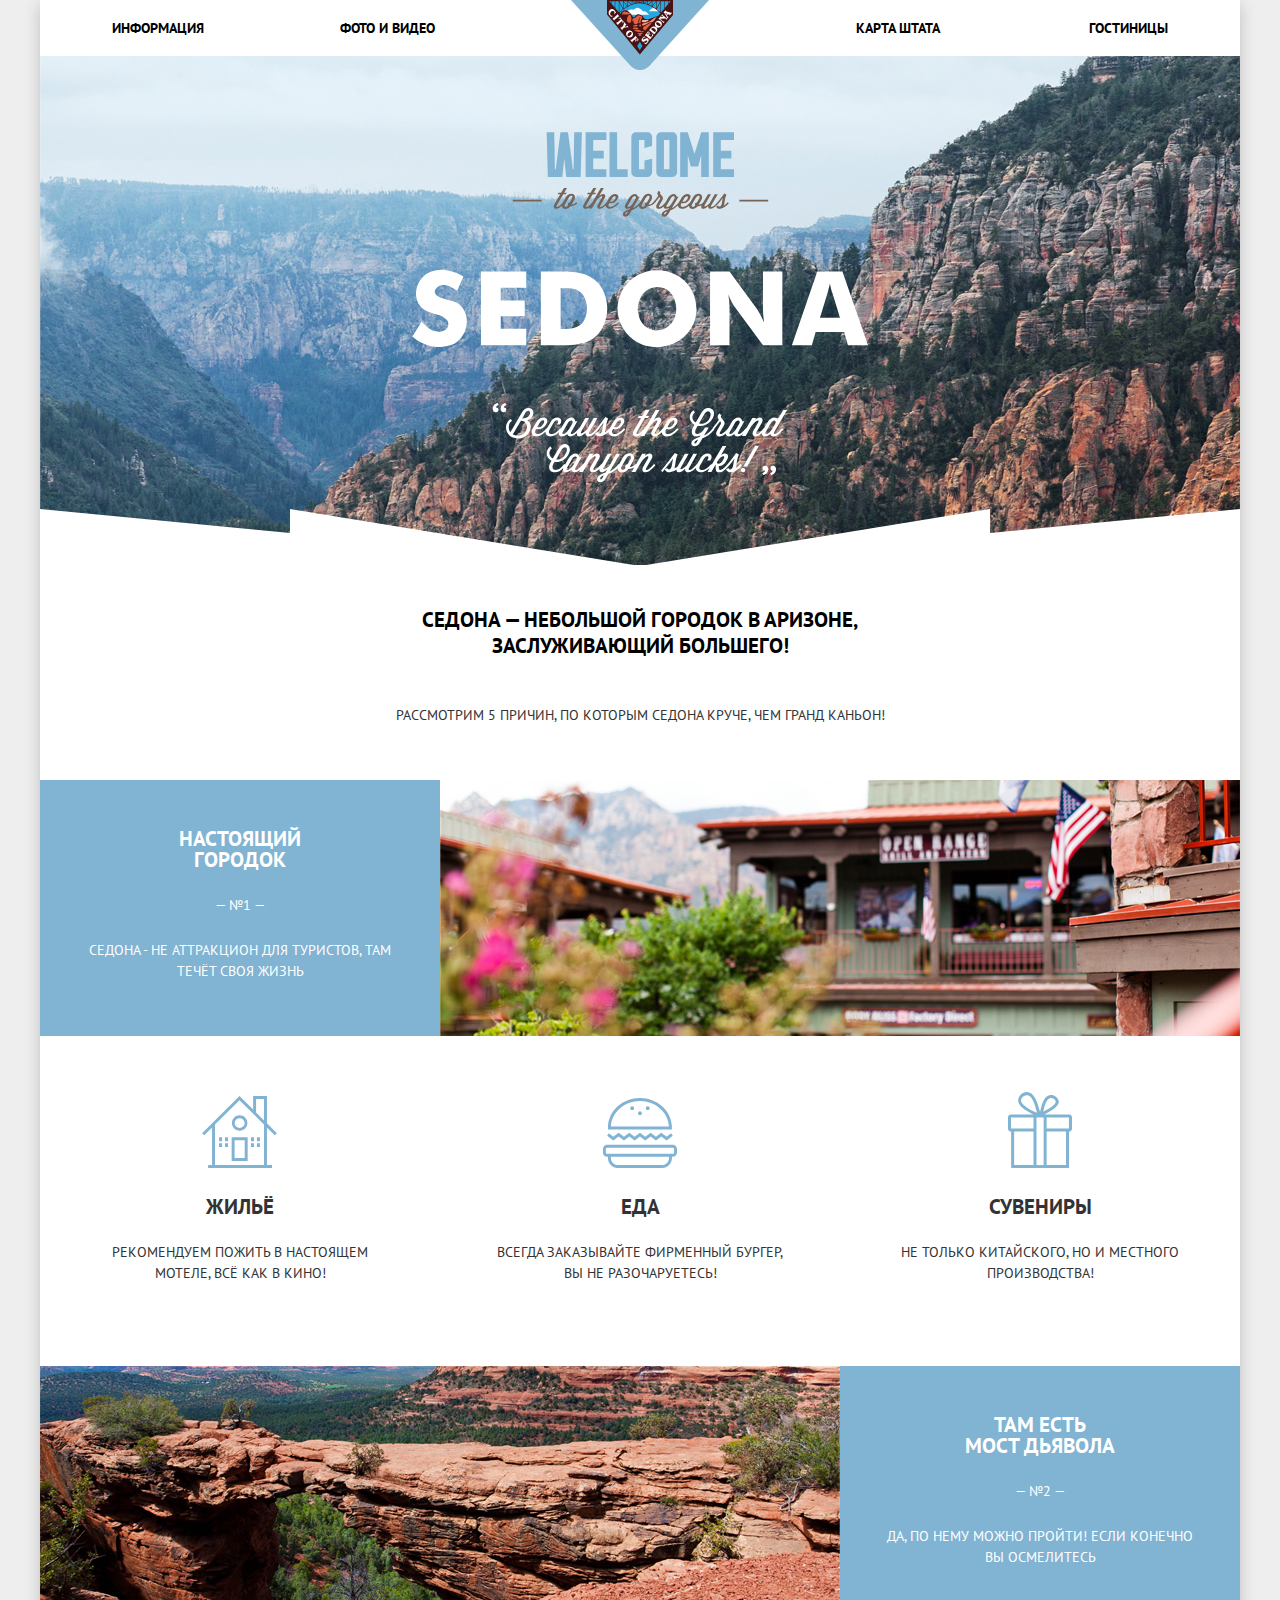
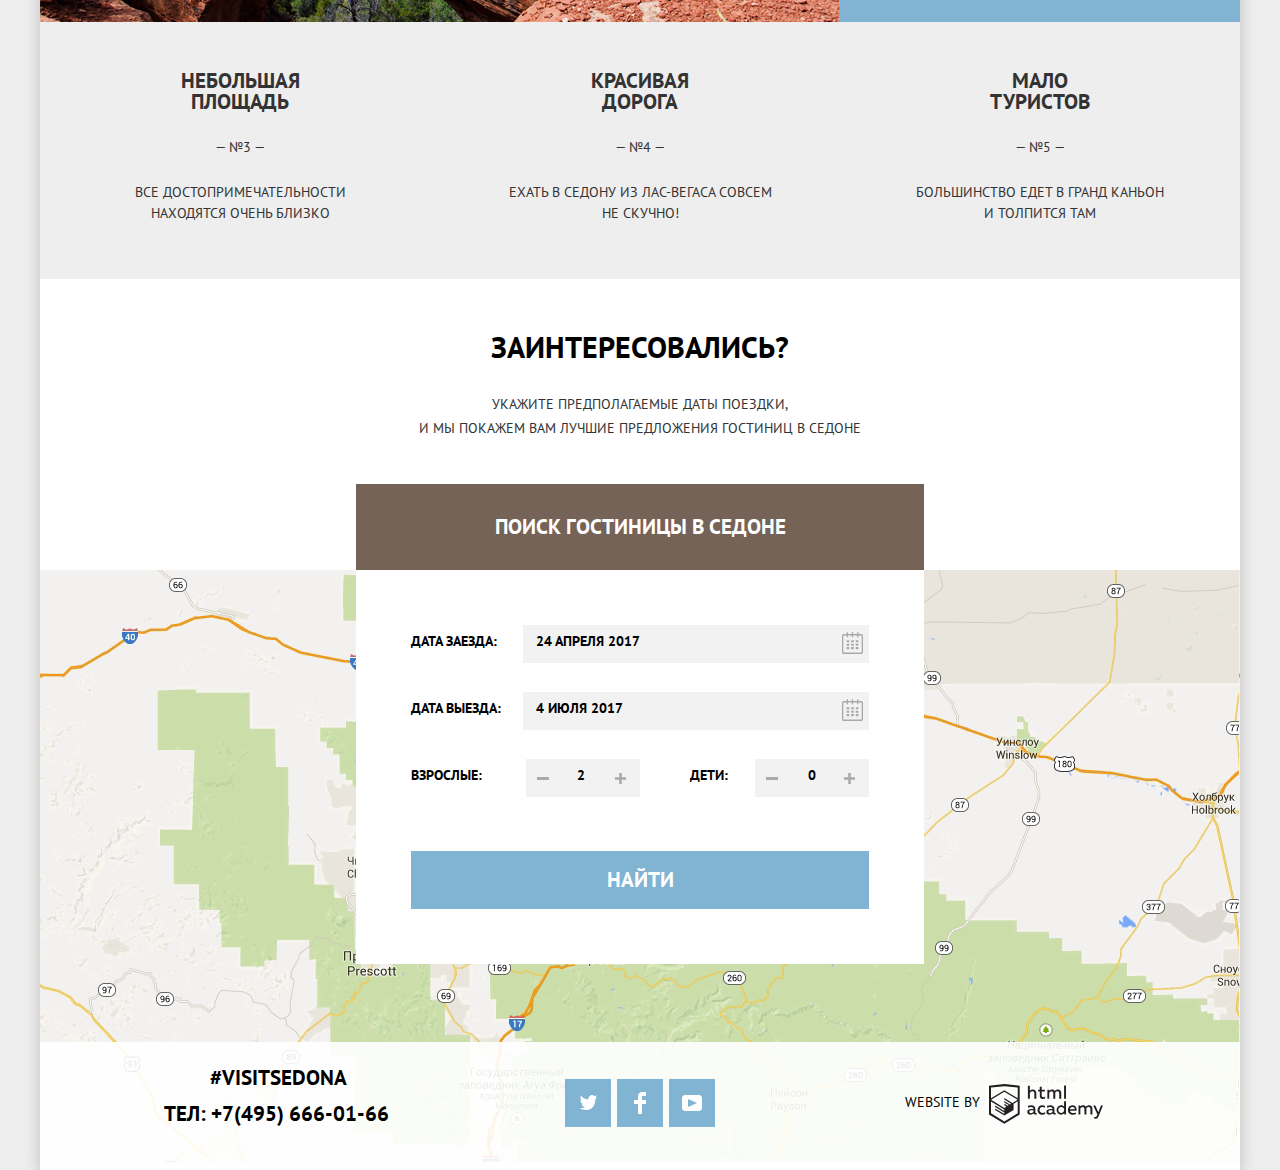
==== commit 564acb4f: "Revert "Revert "Защита проекта - правки""" ====
--- a/index.html
+++ b/index.html
@@ -81,62 +81,63 @@
                 <p class="search__caption ">Заинтересовались?</p>
                 <p class="search__info ">Укажите предполагаемые даты поездки,<br> и мы покажем вам лучшие предложения гостиниц в седоне</p>
                 <button class="search__header-button" type="button">Поиск гостиницы в Седоне</button>
-                <form class="search__form" action="https://echo.htmlacademy.ru/courses" method="get" target="_blank">
-                    <div class="search__field">
-                        <label class="search__label" for="checkin">Дата заезда:</label>
-                        <input class="search__input" type="text" name="checkin" id="checkin" value="24 апреля 2017">
-                        <button class="search__calendar-button" type="button" aria-label="Открыть календарь">
+                <div class="search__container">
+                    <h3 class="visually-hidden">Форма поиска гостиницы</h3>
+                    <form class="search__form" action="https://echo.htmlacademy.ru/courses" method="get" target="_blank">
+                        <div class="search__field">
+                            <label class="search__label" for="checkin">Дата заезда:</label>
+                            <input class="search__input" type="text" name="checkin" id="checkin" value="24 апреля 2017">
+                            <button class="search__calendar-button" type="button" aria-label="Открыть календарь">
                             <svg class="search__calendar-icon" width="21" height="23" viewBox="0 0 21 23" fill="none">
                                 <path fill-rule="evenodd" clip-rule="evenodd" d="M16.406 3.02498H19.251C20.217 3.02498 21 3.84698 21 4.86198V21.164C21 22.179 20.217 23 19.251 23H1.75C0.784 23 0 22.179 0 21.164V4.86198C0 3.84698 0.784 3.02498 1.75 3.02498H4.593V1.64798C4.593 1.26698 4.887 0.958984 5.25 0.958984C5.612 0.958984 5.906 1.26698 5.906 1.64798V3.02498H9.844V1.64798C9.844 1.26698 10.138 0.958984 10.501 0.958984C10.862 0.958984 11.156 1.26698 11.156 1.64798V3.02498H15.094V1.64798C15.094 1.26698 15.387 0.958984 15.75 0.958984C16.112 0.958984 16.406 1.26698 16.406 1.64798V3.02498ZM19.5646 21.484C19.6466 21.3979 19.691 21.2828 19.688 21.164H19.689V4.86198C19.689 4.60898 19.493 4.40298 19.252 4.40298H16.407V5.78098C16.407 6.16198 16.113 6.46998 15.751 6.46998C15.388 6.46998 15.095 6.16198 15.095 5.78098V4.40298H11.157V5.78098C11.157 6.16198 10.863 6.46998 10.502 6.46998C10.139 6.46998 9.845 6.16198 9.845 5.78098V4.40298H5.907V5.78098C5.907 6.16198 5.613 6.46998 5.251 6.46998C4.888 6.46998 4.594 6.16198 4.594 5.78098V4.40298H1.75C1.50263 4.40953 1.30696 4.61458 1.312 4.86198V21.164C1.30696 21.4114 1.50263 21.6164 1.75 21.623H19.251C19.3698 21.6201 19.4826 21.5701 19.5646 21.484Z" /> <path fill-rule="evenodd" clip-rule="evenodd" d="M4.59399 9.2251H7.21899V11.2911H4.59399V9.2251ZM4.59399 12.6681H7.21899V14.7351H4.59399V12.6681ZM7.21899 16.1121H4.59399V18.1781H7.21899V16.1121ZM9.18799 16.1121H11.813V18.1781H9.18799V16.1121ZM11.813 12.6681H9.18799V14.7351H11.813V12.6681ZM9.18799 9.2251H11.813V11.2911H9.18799V9.2251ZM16.406 16.1121H13.781V18.1781H16.406V16.1121ZM13.781 12.6681H16.406V14.7351H13.781V12.6681ZM16.406 9.2251H13.781V11.2911H16.406V9.2251Z" />
                             </svg>
                         </button>
-                    </div>
-                    <div class="search__field">
-                        <label class="search__label" for="checkout">Дата выезда:</label>
-                        <input class="search__input" type="text" name="checkout" id="checkout" value="4 июля 2017">
-                        <button class="search__calendar-button" type="button" aria-label="Открыть календарь">
+                        </div>
+                        <div class="search__field">
+                            <label class="search__label" for="checkout">Дата выезда:</label>
+                            <input class="search__input" type="text" name="checkout" id="checkout" value="4 июля 2017">
+                            <button class="search__calendar-button" type="button" aria-label="Открыть календарь">
                             <svg class="search__calendar-icon" width="21" height="23" viewBox="0 0 21 23" fill="none" xmlns="http://www.w3.org/2000/svg">
                                 <path fill-rule="evenodd" clip-rule="evenodd" d="M16.406 3.02498H19.251C20.217 3.02498 21 3.84698 21 4.86198V21.164C21 22.179 20.217 23 19.251 23H1.75C0.784 23 0 22.179 0 21.164V4.86198C0 3.84698 0.784 3.02498 1.75 3.02498H4.593V1.64798C4.593 1.26698 4.887 0.958984 5.25 0.958984C5.612 0.958984 5.906 1.26698 5.906 1.64798V3.02498H9.844V1.64798C9.844 1.26698 10.138 0.958984 10.501 0.958984C10.862 0.958984 11.156 1.26698 11.156 1.64798V3.02498H15.094V1.64798C15.094 1.26698 15.387 0.958984 15.75 0.958984C16.112 0.958984 16.406 1.26698 16.406 1.64798V3.02498ZM19.5646 21.484C19.6466 21.3979 19.691 21.2828 19.688 21.164H19.689V4.86198C19.689 4.60898 19.493 4.40298 19.252 4.40298H16.407V5.78098C16.407 6.16198 16.113 6.46998 15.751 6.46998C15.388 6.46998 15.095 6.16198 15.095 5.78098V4.40298H11.157V5.78098C11.157 6.16198 10.863 6.46998 10.502 6.46998C10.139 6.46998 9.845 6.16198 9.845 5.78098V4.40298H5.907V5.78098C5.907 6.16198 5.613 6.46998 5.251 6.46998C4.888 6.46998 4.594 6.16198 4.594 5.78098V4.40298H1.75C1.50263 4.40953 1.30696 4.61458 1.312 4.86198V21.164C1.30696 21.4114 1.50263 21.6164 1.75 21.623H19.251C19.3698 21.6201 19.4826 21.5701 19.5646 21.484Z" />
                                 <path fill-rule="evenodd" clip-rule="evenodd" d="M4.59399 9.2251H7.21899V11.2911H4.59399V9.2251ZM4.59399 12.6681H7.21899V14.7351H4.59399V12.6681ZM7.21899 16.1121H4.59399V18.1781H7.21899V16.1121ZM9.18799 16.1121H11.813V18.1781H9.18799V16.1121ZM11.813 12.6681H9.18799V14.7351H11.813V12.6681ZM9.18799 9.2251H11.813V11.2911H9.18799V9.2251ZM16.406 16.1121H13.781V18.1781H16.406V16.1121ZM13.781 12.6681H16.406V14.7351H13.781V12.6681ZM16.406 9.2251H13.781V11.2911H16.406V9.2251Z" />
                             </svg>
                         </button>
-                    </div>
-                    <div class="search__field search__field_half">
-                        <label class="search__label" for="adults">Взрослые:</label>
-                        <input class="search__input search__input_qty" type="number" name="adults" id="adults" value="2">
-                        <button class="search__number-button search__number-button_minus" type="button" aria-label="Уменьшить количество">
+                        </div>
+                        <div class="search__field search__field_half">
+                            <label class="search__label" for="adults">Взрослые:</label>
+                            <input class="search__input search__input_qty" type="number" name="adults" id="adults" value="2">
+                            <button class="search__number-button search__number-button_minus" type="button" aria-label="Уменьшить количество">
                             <svg class="search__number-icon" width="12" height="3" viewBox="0 0 12 3" fill="none" xmlns="http://www.w3.org/2000/svg">
                                 <rect width="12" height="3" />
                            </svg>
                        </button>
-                        <button class="search__number-button search__number-button_plus" type="button" aria-label="Увеличить количество">
+                            <button class="search__number-button search__number-button_plus" type="button" aria-label="Увеличить количество">
                             <svg class="search__number-icon" width="11" height="11" viewBox="0 0 11 11" fill="none">
                                 <path fill-rule="evenodd" clip-rule="evenodd" d="M4.23086 6.76932V11H6.76932V6.76932H11V4.23086H6.76932V0H4.23085V4.23086H0V6.76932H4.23086Z" />
                             </svg>
                        </button>
-                    </div>
-                    <div class="search__field search__field_half">
-                        <label class="search__label search__label_padding" for="children">Дети:</label>
-                        <input class="search__input search__input_qty" type="number" name="children" id="children" value="0">
-                        <button class="search__number-button search__number-button_minus" type="button" aria-label="Уменьшить количество">
+                        </div>
+                        <div class="search__field search__field_half">
+                            <label class="search__label search__label_padding" for="children">Дети:</label>
+                            <input class="search__input search__input_qty" type="number" name="children" id="children" value="0">
+                            <button class="search__number-button search__number-button_minus" type="button" aria-label="Уменьшить количество">
                             <svg class="search__number-icon" width="12" height="3" viewBox="0 0 12 3" fill="none" xmlns="http://www.w3.org/2000/svg">
                                 <rect width="12" height="3" />
                             </svg>
                        </button>
-                        <button class="search__number-button search__number-button_plus" type="button" aria-label="Увеличить количество">
+                            <button class="search__number-button search__number-button_plus" type="button" aria-label="Увеличить количество">
                             <svg class="search__number-icon" width="11" height="11" viewBox="0 0 11 11" fill="none"> 
                                 <path fill-rule="evenodd" clip-rule="evenodd" d="M4.23086 6.76932V11H6.76932V6.76932H11V4.23086H6.76932V0H4.23085V4.23086H0V6.76932H4.23086Z" />
                             </svg>
                        </button>
-                    </div>
-                    <input class="search__submit-button" type="submit" value="Найти">
-                </form>
-            </section>
-            <section class="map">
-                <h2 class="visually-hidden">Интерактивная карта Cедоны</h2>
-                <iframe class="map__frame_noborder" src="https://www.google.com/maps/embed?pb=!1m18!1m12!1m3!1d104742.91047855139!2d-111.77252255694775!3d34.87592314317596!2m3!1f0!2f0!3f0!3m2!1i1024!2i768!4f13.1!3m3!1m2!1s0x872da132f942b00d%3A0x5548c523fa6c8efd!2z0KHQtdC00L7QvdCwLCDQkNGA0LjQt9C-0L3QsCA4NjMzNiwg0KHQqNCQ!5e0!3m2!1sru!2sru!4v1602939418268!5m2!1sru!2sru"
-                    width="1200" height="594" allowfullscreen="" aria-hidden="true" tabindex="0">
-                </iframe>
+                        </div>
+                        <input class="search__submit-button" type="submit" value="Найти">
+                    </form>
+                    <h3 class="visually-hidden">Интерактивная карта Cедоны</h3>
+                    <iframe class="search__map" src="https://www.google.com/maps/embed?pb=!1m18!1m12!1m3!1d104742.91047855139!2d-111.77252255694775!3d34.87592314317596!2m3!1f0!2f0!3f0!3m2!1i1024!2i768!4f13.1!3m3!1m2!1s0x872da132f942b00d%3A0x5548c523fa6c8efd!2z0KHQtdC00L7QvdCwLCDQkNGA0LjQt9C-0L3QsCA4NjMzNiwg0KHQqNCQ!5e0!3m2!1sru!2sru!4v1602939418268!5m2!1sru!2sru"
+                        width="1200" height="594" allowfullscreen="" aria-hidden="true" tabindex="0">
+                    </iframe>
+                </div>
             </section>
         </main>
         <footer class="page-footer">
--- a/css/style.min.css
+++ b/css/style.min.css
@@ -1 +1 @@
-﻿@keyframes shake{0%,to{transform:translateX(0)}10%,30%,50%,70%,90%{transform:translateX(-10px)}20%,40%,60%,80%{transform:translateX(10px)}}@keyframes bounce{0%{transform:translateY(-100%)}to{transform:translateY(0)}}@keyframes bounce-out{0%{transform:translateY(0)}to{transform:translateY(-100%)}}:root{--white: #FFFFFF;--white-opacity-3: rgba(255, 255, 255, 0.3);--white-opacity-9: rgba(255, 255, 255, 0.9);--grey-opacity-3: rgba(171, 171, 171, 0.3);--grey-900: #ABABAB;--grey-800: #EEEEEE;--grey-700: #666666;--grey-600: #A9A9A9;--grey-500: #E5E5E5;--grey-400: #BDBBBC;--grey-300: #F2F2F2;--grey-200: #CACACA;--grey-100: #EBEBEB;--black: #000000;--black-opacity-3: rgba(0, 0, 0, 0.3);--blue-700: #5496BD;--blue-500: #669EC0;--blue-400: #81B3D2;--brown-700: #333333;--brown-500: #231F20;--brown-400: #503E33;--brown-300: #604E43;--brown-100: #766357}*,::after,::before{box-sizing:border-box}input::-webkit-inner-spin-button,input::-webkit-outer-spin-button{-webkit-appearance:none;appearance:none;margin:0}input[type=number]{-moz-appearance:textfield;appearance:textfield}img{max-width:100%;height:auto}.visually-hidden{position:absolute;width:1px;height:1px;margin:-1px;border:0;padding:0;clip:rect(0 0 0 0);overflow:hidden}.page{height:100%}.intro{background-color:var(--blue-700);background-image:url(../img/intro-background.jpg);background-repeat:no-repeat;height:509px;text-align:center;padding-top:76px;padding-bottom:80px}body{min-width:1200px;margin:0;padding:0;font-family:"PT Sans",Arial,sans-serif;font-size:14px;line-height:21px;text-transform:uppercase;background-color:var(--grey-800)}.page-body{height:100%;position:relative}.page-main{z-index:0;position:relative}.container{min-height:100%;display:grid;grid-template-rows:min-content 1fr min-content;align-content:start;background-color:var(--white);width:1200px;margin:0 auto;box-shadow:0 5px 15px rgba(0,1,1,.2)}.main-header__logo{position:absolute;left:50%;margin-left:-69px;z-index:1}.main-navigation__link{line-height:26px;font-weight:700;color:var(--black);text-decoration:none}.main-navigation__link:hover{color:var(--blue-400)}.main-navigation__link:active{color:var(--black-opacity-3)}.main-navigation__link_current{color:var(--brown-100)}.main-navigation__list{list-style:none;padding:15px 72px;margin:0;display:flex;flex-wrap:wrap}.main-navigation__item{width:228px}.main-navigation__item:nth-child(4n-1){margin-left:144px;text-align:right}.main-navigation__item:nth-child(4n){text-align:right}.features__title{line-height:26px;color:var(--brown-700);text-align:center;margin-bottom:52px}.features__caption{font-size:21px;line-height:26px;font-weight:700;text-align:center;margin-top:42px;margin-bottom:43px}.features__list{margin:0;padding:0;color:var(--brown-700);list-style:none;text-align:center;display:grid;grid-template-columns:1fr 1fr 1fr;counter-reset:feature-number}.features__list p{margin:0}.features__description{padding-top:70px}.features__description::before{position:absolute;content:"— №" counter(feature-number) " —";counter-increment:feature-number;top:115px;left:175px}.features__item-info{position:relative}.features__item-realcity{grid-column:1/4;display:grid;grid-template-columns:1fr 2fr}.features__item-devilsbridge{grid-column:1/4;display:grid;grid-template-columns:2fr 1fr}.features__item-sights{grid-column:1/2;grid-row:3/4;padding-bottom:55px}.features__item-road,.features__item-tourists{grid-column:2/3;grid-row:3/4;padding-bottom:55px}.features__item-tourists{grid-column:3/4}.features__item_bg_blue{color:var(--white);background-color:var(--blue-400)}.features__item_bg_grey{background-color:var(--grey-800)}.features__recomendations-list{margin:0;padding:0;color:var(--brown-700);background-color:var(--white);list-style:none;text-align:center;grid-column:1/4;grid-row:2/3;display:grid;grid-template-columns:1fr 1fr 1fr}.features__recomendations-item{position:relative;padding-top:120px;padding-bottom:82px}.features__recomendations-item::before{content:"";position:absolute;top:55px;left:162px;width:75px;height:77px;background-repeat:no-repeat}.features__recomendations-item_house-icon::before{background-image:url(../img/icon-1.svg);background-position:bottom}.features__recomendations-item_food-icon::before{background-image:url(../img/icon-2.svg);background-position:bottom}.features__recomendations-item_gifts-icon::before{background-image:url(../img/icon-3.svg);background-position:center}.features__header{font-size:21px;font-weight:700;padding-top:48px;margin:0}.features__header_recomendations{padding-top:40px;padding-bottom:25px}.search{text-align:center;position:relative;padding-top:60px;background-color:var(--white)}.search__caption{font-size:30px;line-height:24px;font-weight:700;margin:-4px 0 33px}.search__info{line-height:24px;color:var(--brown-700);margin:0}.search__header-button{font-size:21px;font-weight:700;text-transform:uppercase;color:var(--white);background-color:var(--brown-100);justify-content:center;height:86px;width:568px;margin-top:44px;border:0}.search__header-button:hover{background-color:var(--brown-300)}.search__header-button:active{background-color:var(--brown-400)}.search__form{width:568px;text-align:left;line-height:26px;font-weight:700;box-shadow:0 5px 15px rgba(0,1,1,.2);padding:55px;display:flex;flex-wrap:wrap;position:absolute;left:50%;margin:0 auto 78px -284px;z-index:-1;background-color:var(--white);animation:bounce .6s}.search__form_hidden{animation:bounce-out .6s;animation-fill-mode:forwards}.search__form_error{animation:shake .6s}.search__field{display:flex;justify-content:space-between;flex-grow:1;position:relative}.search__field_half{width:50%}.search__field_half+.search__field_half input{padding-right:36px}.search__field+.search__field{margin-top:29px}.search__input{border:2px solid var(--grey-300);height:38px;width:346px;background-color:var(--grey-300);font-weight:700;text-transform:uppercase;padding-left:11px;padding-bottom:7px}.search__input:hover{background-color:var(--grey-100)}.search__input:focus{background-color:var(--white);border:2px solid var(--grey-500);outline:0}.search__input_qty{width:114px;padding-left:35px;padding-right:40px;text-align:center}.search__label{margin-right:20px;padding-top:3px}.search__label_padding{padding-left:50px}.search__calendar-button{position:absolute;top:0;right:0;bottom:0;border:0;background-color:transparent}.search__calendar-icon{fill:var(--grey-600)}.search__calendar-button:hover .search__calendar-icon{fill:var(--black)}.search__calendar-button:active .search__calendar-icon{fill:var(--blue-400)}.search__number-button{position:absolute;top:0;bottom:0;width:40px;height:38px;border:0;display:flex;background-color:transparent}.search__number-button_plus{right:0}.search__number-button_minus{right:77px}.search__number-icon{margin:auto;fill:var(--grey-600)}.search__number-button:hover .search__number-icon{fill:var(--black)}.search__number-button:active .search__number-icon{fill:var(--blue-400)}.map,.search__submit-button{background-color:var(--blue-400)}.search__submit-button{font-size:21px;font-weight:700;text-transform:uppercase;color:var(--white);width:100%;height:58px;justify-content:center;border:0;margin-top:54px}.search__submit-button:hover{background-color:var(--blue-500)}.search__submit-button:active{background-color:var(--blue-700)}.map{background:url(../img/map.png);height:600px;margin-bottom:-128px;z-index:-2;position:relative}.map__frame_noborder{border:0}.page-footer{display:grid;grid-template-columns:1fr 400px 1fr;justify-items:center;align-items:center;background-color:var(--white-opacity-9);z-index:1}.contacts{font-size:21px;line-height:26px;font-weight:700;text-align:center}.contacts__hashtag{margin:23px 0 0 76px}.contacts__phone-link{color:var(--black);text-decoration:none}.contacts__phone{margin:10px 0 43px 72px}.footer-socials__list{margin:0 0 7px;padding:0;list-style:none;display:grid;grid-template-columns:1fr 1fr 1fr;gap:6px;justify-items:center}.footer-socials__button{display:flex;align-items:center;justify-content:center;text-decoration:none;width:46px;height:48px;background:var(--blue-400)}.footer-socials__button:hover{background:var(--blue-500)}.footer-socials__button:active{background:var(--blue-700)}.footer-socials__button:active path{opacity:30%}.footer-copyright{margin:0 72px 5px 0}.footer-copyright__link{color:var(--black);text-decoration:none}.footer-copyright__logo{fill:var(--brown-500);vertical-align:middle;margin-left:5px}.footer-copyright__logo:hover{fill:var(--blue-400)}.footer-copyright__logo:active{fill:var(--grey-400)}.results{font-size:12px;line-height:18px;display:flex;flex-wrap:wrap;align-items:center;padding:30px 73px}.results__quantity{font-size:21px;line-height:26px;font-weight:700;margin:-2px 0 0}.results__sort{margin:0 40px 5px 46px}.results__main-list{margin:0;padding-bottom:6px;padding-left:0;list-style:none;display:flex;flex-wrap:wrap;align-items:center}.results__item{margin-right:33px}.results__updown-list{list-style:none;display:flex;align-items:center;margin:0 0 0 auto;padding:7px 0 0}.results__updown-item{width:22px;text-align:right}.results__updown-item path{fill:var(--grey-200)}.results__updown-item:hover path{fill:var(--black)}.results__updown-item:active path,.results__updown-item_current path{fill:var(--blue-400)}.results__link{color:var(--black-opacity-3);border-bottom:1px dashed var(--blue-400);text-decoration:none}.results__link_current{color:var(--blue-400);border:0}.results__link:hover{color:var(--blue-400)}.hotels__link,.results__link:active{color:var(--black)}.hotels__link{text-decoration:none}.hotels__link:hover{color:var(--blue-400)}.hotels__link:active{color:var(--black-opacity-3)}.hotels__list{margin:0;padding:0;list-style:none;display:grid}.hotels__item{display:grid;grid-template-columns:135px 1fr 120px;column-gap:30px;border-top:1px solid var(--grey-500);padding:30px 73px}.hotels__item:last-child{border-bottom:1px solid var(--grey-500)}.hotels__subtitle{grid-column:2/3;grid-row:1/2;font-size:21px;line-height:26px;font-weight:700;align-self:start;margin-top:-6px;margin-bottom:4px}.hotels__photo{grid-column:1/2;grid-row:1/4}.hotels__type-price{grid-column:2/3;grid-row:2/3;align-self:start;display:grid;gap:15px;grid-template-columns:100px 1fr}.hotels__type-price-item{margin:0;padding-bottom:8px}.hotels__button-group{display:flex;flex-wrap:wrap;grid-column:2/3;grid-row:3/4;align-self:end}.hotels__stars{grid-column:3/4;grid-row:1/2;justify-self:end;align-self:start;background-image:url(../img/star.svg);background-repeat:space;height:17px}.hotels__stars_level_5{width:115px}.hotels__stars_level_4{width:90px}.hotels__stars_level_3{width:66px}.hotels__stars_level_2{width:42px}.hotels__stars_level_1{width:21px}.hotels__button,.hotels__rating{text-align:center;text-transform:uppercase;vertical-align:middle}.hotels__rating{background-color:var(--grey-300);padding:4px 12px;grid-column:3/4;grid-row:3/4;justify-self:end;align-self:end}.hotels__button{color:var(--white);font-weight:700;text-decoration:none;padding:3px 16px;background-color:var(--grey-200)}.hotels__button+.hotels__button{margin-left:7px}.hotels__button_details{background-color:var(--blue-400)}.hotels__button_details:hover{background-color:var(--blue-500)}.hotels__button_details:active{background-color:var(--blue-700)}.filter,.hotels__button_book{background-color:var(--brown-100)}.hotels__button_book:hover{background-color:var(--brown-300)}.hotels__button_book:active{background-color:var(--brown-400)}.filter{background-image:url(../img/filter-background.jpg);background-repeat:no-repeat;padding:27px 73px 32px;color:var(--white)}.filter__form{display:flex;flex-wrap:wrap}.filter__item{margin:0;padding:0;border:0}.filter__item-list{list-style:none;margin:0;padding:0}.filter__item-list li{margin-top:25px}.filter__range-filter{width:317px;margin-top:10px}.filter__item-legend{font-size:16px;font-weight:700}.filter__price-controls{margin-bottom:13px;border:2px solid var(--white);border-radius:2px;height:36px;display:flex;flex-wrap:wrap;justify-content:space-around;align-items:center}.filter__price-controls label{position:relative;padding-left:42px}.filter__price-controls label+label{position:relative;padding-left:25px}.filter__price-controls label+label::before{position:absolute;content:"";width:2px;height:22px;background-color:var(--white);left:-29px;bottom:0}.filter__range-controls{position:relative;height:20px;padding-top:7px;margin-bottom:23px}.filter__scale{background:var(--white-opacity-3);height:2px}.filter__bar{background:var(--white);height:2px;width:100%}.filter__toggle{position:absolute;bottom:2px;width:20px;height:20px;background-color:var(--grey-900);border:8px solid var(--white);border-radius:50%;box-shadow:0 2px 0 0 var(--grey-opacity-3);cursor:pointer}.filter__toggle:hover{transform:scale(1.2)}.filter__input{background-color:transparent;text-align:left;width:60px;border:0;color:inherit;padding-left:5px}.filter__item:nth-child(1),.filter__item:nth-child(2){width:225px;margin-right:30px}.filter__item:nth-child(3){margin-left:auto}.filter__label{position:relative;display:block;cursor:pointer;user-select:none;padding-left:40px}.filter__checkbox-input+label::before{position:absolute;content:"";width:23px;height:23px;left:0;background-image:url(../img/checkbox-off.svg);background-repeat:no-repeat}.filter__checkbox-input:checked+label::before{width:27px;background-image:url(../img/checkbox-on.svg)}.filter__checkbox-input:disabled+label::before{width:27px;background-image:url(../img/checkbox-off-disabled.svg);cursor:auto}.filter__checkbox-input:focus+label::before{outline:auto 1px var(--black)}.filter__checkbox-input:checked:disabled+label::before{width:27px;background-image:url(../img/checkbox-on-disabled.svg);cursor:auto}.filter__button{text-transform:uppercase;color:var(--white);background-color:transparent;width:137px;height:36px;border:2px solid var(--white);border-radius:2px;margin-left:85px}.filter__button:hover{background-color:var(--white);color:var(--black)}
+﻿@keyframes shake{0%,to{transform:translateX(0)}10%,30%,50%,70%,90%{transform:translateX(-10px)}20%,40%,60%,80%{transform:translateX(10px)}}@keyframes bounce{0%{transform:translateY(-100%)}to{transform:translateY(0)}}@keyframes bounce-out{0%{transform:translateY(0)}to{transform:translateY(-100%)}}:root{--white: #FFFFFF;--white-opacity-3: rgba(255, 255, 255, 0.3);--white-opacity-9: rgba(255, 255, 255, 0.9);--grey-opacity-3: rgba(171, 171, 171, 0.3);--grey-900: #ABABAB;--grey-800: #EEEEEE;--grey-700: #666666;--grey-600: #A9A9A9;--grey-500: #E5E5E5;--grey-400: #BDBBBC;--grey-300: #F2F2F2;--grey-200: #CACACA;--grey-100: #EBEBEB;--black: #000000;--black-opacity-3: rgba(0, 0, 0, 0.3);--blue-700: #5496BD;--blue-500: #669EC0;--blue-400: #81B3D2;--brown-700: #333333;--brown-500: #231F20;--brown-400: #503E33;--brown-300: #604E43;--brown-100: #766357}*,::after,::before{box-sizing:border-box}input::-webkit-inner-spin-button,input::-webkit-outer-spin-button{-webkit-appearance:none;appearance:none;margin:0}input[type=number]{-moz-appearance:textfield;appearance:textfield}img{max-width:100%;height:auto}.visually-hidden{position:absolute;width:1px;height:1px;margin:-1px;border:0;padding:0;clip:rect(0 0 0 0);overflow:hidden}.page{height:100%}.intro{background-color:var(--blue-700);background-image:url(../img/intro-background.jpg);background-repeat:no-repeat;height:509px;text-align:center;padding-top:76px;padding-bottom:80px}body{min-width:1200px;margin:0;padding:0;font-family:"PT Sans",Arial,sans-serif;font-size:14px;line-height:21px;text-transform:uppercase;background-color:var(--grey-800)}.page-body{height:100%;position:relative}.container{min-height:100%;display:grid;grid-template-rows:min-content 1fr min-content;align-content:start;background-color:var(--white);width:1200px;margin:0 auto;box-shadow:0 5px 15px rgba(0,1,1,.2)}.main-header__logo{position:absolute;left:50%;margin-left:-69px;z-index:1}.main-navigation__link{line-height:26px;font-weight:700;color:var(--black);text-decoration:none}.main-navigation__link:hover{color:var(--blue-400)}.main-navigation__link:active{color:var(--black-opacity-3)}.main-navigation__link_current{color:var(--brown-100)}.main-navigation__list{list-style:none;padding:15px 72px;margin:0;display:flex;flex-wrap:wrap}.main-navigation__item{width:228px}.main-navigation__item:nth-child(4n-1){margin-left:144px;text-align:right}.main-navigation__item:nth-child(4n){text-align:right}.features__title{line-height:26px;color:var(--brown-700);text-align:center;margin-bottom:52px}.features__caption{font-size:21px;line-height:26px;font-weight:700;text-align:center;margin-top:42px;margin-bottom:43px}.features__list{margin:0;padding:0;color:var(--brown-700);list-style:none;text-align:center;display:grid;grid-template-columns:1fr 1fr 1fr;counter-reset:feature-number;background-color:var(--white)}.features__list p{margin:0}.features__description{padding-top:70px}.features__description::before{position:absolute;content:"— №" counter(feature-number) " —";counter-increment:feature-number;top:115px;left:175px}.features__item-info{position:relative}.features__item-realcity{grid-column:1/4;display:grid;grid-template-columns:1fr 2fr}.features__item-devilsbridge{grid-column:1/4;display:grid;grid-template-columns:2fr 1fr}.features__item-road,.features__item-sights,.features__item-tourists{padding-bottom:55px}.features__item_bg_blue{color:var(--white);background-color:var(--blue-400)}.features__item_bg_grey{background-color:var(--grey-800)}.features__recomendations-list{margin:0;padding:0;color:var(--brown-700);background-color:var(--white);list-style:none;text-align:center;grid-column:1/4;grid-row:2/3;display:grid;grid-template-columns:1fr 1fr 1fr}.features__recomendations-item{position:relative;padding-top:120px;padding-bottom:82px}.features__recomendations-item::before{content:"";position:absolute;top:55px;left:162px;width:75px;height:77px;background-repeat:no-repeat}.features__recomendations-item_house-icon::before{background-image:url(../img/icon-1.svg);background-position:bottom}.features__recomendations-item_food-icon::before{background-image:url(../img/icon-2.svg);background-position:bottom}.features__recomendations-item_gifts-icon::before{background-image:url(../img/icon-3.svg);background-position:center}.features__header{font-size:21px;font-weight:700;padding-top:48px;margin:0}.features__header_recomendations{padding-top:40px;padding-bottom:25px}.search{text-align:center;position:relative;padding-top:60px;background-color:var(--white)}.search__caption{font-size:30px;line-height:24px;font-weight:700;margin:-4px 0 33px}.search__info{line-height:24px;color:var(--brown-700);margin:0}.search__header-button{font-size:21px;font-weight:700;text-transform:uppercase;color:var(--white);background-color:var(--brown-100);justify-content:center;height:86px;width:568px;margin-top:44px;border:0}.search__header-button:hover{background-color:var(--brown-300)}.search__header-button:active{background-color:var(--brown-400)}.search__container{position:relative;z-index:0;overflow:hidden;margin-bottom:-120px;padding-bottom:198px}.search__form{width:568px;text-align:left;line-height:26px;font-weight:700;box-shadow:0 5px 15px rgba(0,1,1,.2);margin:0 auto;padding:55px;display:flex;flex-wrap:wrap;left:50%;background-color:var(--white);animation:bounce .6s;transition:box-shadow 500ms}.search__form_hidden{animation:bounce-out .6s;animation-fill-mode:forwards;box-shadow:none}.search__form_error{animation:shake .6s}.search__field{display:flex;justify-content:space-between;flex-grow:1;position:relative}.search__field_half{width:50%}.search__field_half+.search__field_half input{padding-right:36px}.search__field+.search__field{margin-top:29px}.search__input{border:2px solid var(--grey-300);height:38px;width:346px;background-color:var(--grey-300);font-weight:700;text-transform:uppercase;padding-left:11px;padding-bottom:7px}.search__input:hover{background-color:var(--grey-100)}.search__input:focus{background-color:var(--white);border:2px solid var(--grey-500);outline:0}.search__input_qty{width:114px;padding-left:35px;padding-right:40px;text-align:center}.search__label{margin-right:20px;padding-top:3px}.search__label_padding{padding-left:50px}.search__calendar-button{position:absolute;top:0;right:0;bottom:0;border:0;background-color:transparent}.search__calendar-icon{fill:var(--grey-600)}.search__calendar-button:hover .search__calendar-icon{fill:var(--black)}.search__calendar-button:active .search__calendar-icon{fill:var(--blue-400)}.search__number-button{position:absolute;top:0;bottom:0;width:40px;height:38px;border:0;display:flex;background-color:transparent}.search__number-button_plus{right:0}.search__number-button_minus{right:77px}.search__number-icon{margin:auto;fill:var(--grey-600)}.search__number-button:hover .search__number-icon{fill:var(--black)}.search__number-button:active .search__number-icon{fill:var(--blue-400)}.search__map,.search__submit-button{background-color:var(--blue-400);width:100%;border:0}.search__submit-button{font-size:21px;font-weight:700;text-transform:uppercase;color:var(--white);height:58px;justify-content:center;margin-top:54px}.search__submit-button:hover{background-color:var(--blue-500)}.search__submit-button:active{background-color:var(--blue-700)}.search__map{background:url(../img/map.png);position:absolute;top:0;right:0;bottom:0;left:0;height:100%;z-index:-1}.page-footer{display:grid;grid-template-columns:1fr 400px 1fr;justify-items:center;align-items:center;background-color:var(--white-opacity-9);position:relative;z-index:1}.contacts{font-size:21px;line-height:26px;font-weight:700;text-align:center}.contacts__hashtag{margin:23px 0 0 76px}.contacts__phone-link{color:var(--black);text-decoration:none}.contacts__phone{margin:10px 0 43px 72px}.footer-socials__list{margin:0 0 7px;padding:0;list-style:none;display:grid;grid-template-columns:1fr 1fr 1fr;gap:6px;justify-items:center}.footer-socials__button{display:flex;align-items:center;justify-content:center;text-decoration:none;width:46px;height:48px;background:var(--blue-400)}.footer-socials__button:hover{background:var(--blue-500)}.footer-socials__button:active{background:var(--blue-700)}.footer-socials__button:active path{opacity:30%}.footer-copyright{margin:0 72px 5px 0}.footer-copyright__link{color:var(--black);text-decoration:none}.footer-copyright__logo{fill:var(--brown-500);vertical-align:middle;margin-left:5px}.footer-copyright__logo:hover{fill:var(--blue-400)}.footer-copyright__logo:active{fill:var(--grey-400)}.results{font-size:12px;line-height:18px;display:flex;flex-wrap:wrap;align-items:center;padding:30px 73px}.results__quantity{font-size:21px;line-height:26px;font-weight:700;margin:-2px 0 0}.results__sort{margin:0 40px 5px 46px}.results__main-list{margin:0;padding-bottom:6px;padding-left:0;list-style:none;display:flex;flex-wrap:wrap;align-items:center}.results__item{margin-right:33px}.results__updown-list{list-style:none;display:flex;align-items:center;margin:0 0 0 auto;padding:7px 0 0}.results__updown-item{width:22px;text-align:right}.results__updown-item path{fill:var(--grey-200)}.results__updown-item:hover path{fill:var(--black)}.results__updown-item:active path,.results__updown-item_current path{fill:var(--blue-400)}.results__link{color:var(--black-opacity-3);border-bottom:1px dashed var(--blue-400);text-decoration:none}.results__link_current{color:var(--blue-400);border:0}.results__link:hover{color:var(--blue-400)}.hotels__link,.results__link:active{color:var(--black)}.hotels__link{text-decoration:none}.hotels__link:hover{color:var(--blue-400)}.hotels__link:active{color:var(--black-opacity-3)}.hotels__list{margin:0;padding:0;list-style:none;display:grid}.hotels__item{display:grid;grid-template-columns:135px 1fr 120px;column-gap:30px;border-top:1px solid var(--grey-500);padding:30px 73px}.hotels__item:last-child{border-bottom:1px solid var(--grey-500)}.hotels__subtitle{grid-column:2/3;grid-row:1/2;font-size:21px;line-height:26px;font-weight:700;align-self:start;margin-top:-6px;margin-bottom:4px}.hotels__photo{grid-column:1/2;grid-row:1/4}.hotels__type-price{grid-column:2/3;grid-row:2/3;align-self:start;display:grid;gap:15px;grid-template-columns:100px 1fr}.hotels__type-price-item{margin:0;padding-bottom:8px}.hotels__button-group{display:flex;flex-wrap:wrap;grid-column:2/3;grid-row:3/4;align-self:end}.hotels__stars{grid-column:3/4;grid-row:1/2;justify-self:end;align-self:start;background-image:url(../img/star.svg);background-repeat:space;height:17px}.hotels__stars_level_5{width:115px}.hotels__stars_level_4{width:90px}.hotels__stars_level_3{width:66px}.hotels__stars_level_2{width:42px}.hotels__stars_level_1{width:21px}.hotels__button,.hotels__rating{text-align:center;text-transform:uppercase;vertical-align:middle}.hotels__rating{background-color:var(--grey-300);padding:4px 12px;grid-column:3/4;grid-row:3/4;justify-self:end;align-self:end}.hotels__button{color:var(--white);font-weight:700;text-decoration:none;padding:3px 16px;background-color:var(--grey-200)}.hotels__button+.hotels__button{margin-left:7px}.hotels__button_details{background-color:var(--blue-400)}.hotels__button_details:hover{background-color:var(--blue-500)}.hotels__button_details:active{background-color:var(--blue-700)}.filter,.hotels__button_book{background-color:var(--brown-100)}.hotels__button_book:hover{background-color:var(--brown-300)}.hotels__button_book:active{background-color:var(--brown-400)}.filter{background-image:url(../img/filter-background.jpg);background-size:cover;background-repeat:no-repeat;padding:27px 73px 32px;color:var(--white)}.filter__form{display:flex;flex-wrap:wrap}.filter__item{margin:0;padding:0;border:0}.filter__item-list{list-style:none;margin:0;padding:0}.filter__item-list li{margin-top:25px}.filter__range-filter{width:317px;margin-top:10px}.filter__item-legend{font-size:16px;font-weight:700}.filter__price-controls{margin-bottom:13px;border:2px solid var(--white);border-radius:2px;height:36px;display:flex;flex-wrap:wrap;justify-content:space-around;align-items:center}.filter__price-controls label{position:relative;padding-left:42px}.filter__price-controls label+label{position:relative;padding-left:25px}.filter__price-controls label+label::before{position:absolute;content:"";width:2px;height:22px;background-color:var(--white);left:-29px;bottom:0}.filter__range-controls{position:relative;height:20px;padding-top:7px;margin-bottom:23px}.filter__scale{background:var(--white-opacity-3);height:2px}.filter__bar{background:var(--white);height:2px;width:100%}.filter__toggle{position:absolute;bottom:2px;width:20px;height:20px;background-color:var(--grey-900);border:8px solid var(--white);border-radius:50%;box-shadow:0 2px 0 0 var(--grey-opacity-3);cursor:pointer}.filter__toggle:hover{transform:scale(1.2)}.filter__input{background-color:transparent;text-align:left;width:60px;border:0;color:inherit;padding-left:5px}.filter__item:nth-child(1),.filter__item:nth-child(2){width:225px;margin-right:30px}.filter__item:nth-child(3){margin-left:auto}.filter__label{position:relative;display:block;cursor:pointer;user-select:none;padding-left:40px}.filter__checkbox-input+label::before{position:absolute;content:"";width:23px;height:23px;left:0;background-image:url(../img/checkbox-off.svg);background-repeat:no-repeat}.filter__checkbox-input:checked+label::before{width:27px;background-image:url(../img/checkbox-on.svg)}.filter__checkbox-input:disabled+label::before{width:27px;background-image:url(../img/checkbox-off-disabled.svg);cursor:auto}.filter__checkbox-input:focus+label::before{outline:auto 1px var(--black)}.filter__checkbox-input:checked:disabled+label::before{width:27px;background-image:url(../img/checkbox-on-disabled.svg);cursor:auto}.filter__button{text-transform:uppercase;color:var(--white);background-color:transparent;width:137px;height:36px;border:2px solid var(--white);border-radius:2px;margin-left:85px}.filter__button:hover{background-color:var(--white);color:var(--black)}
